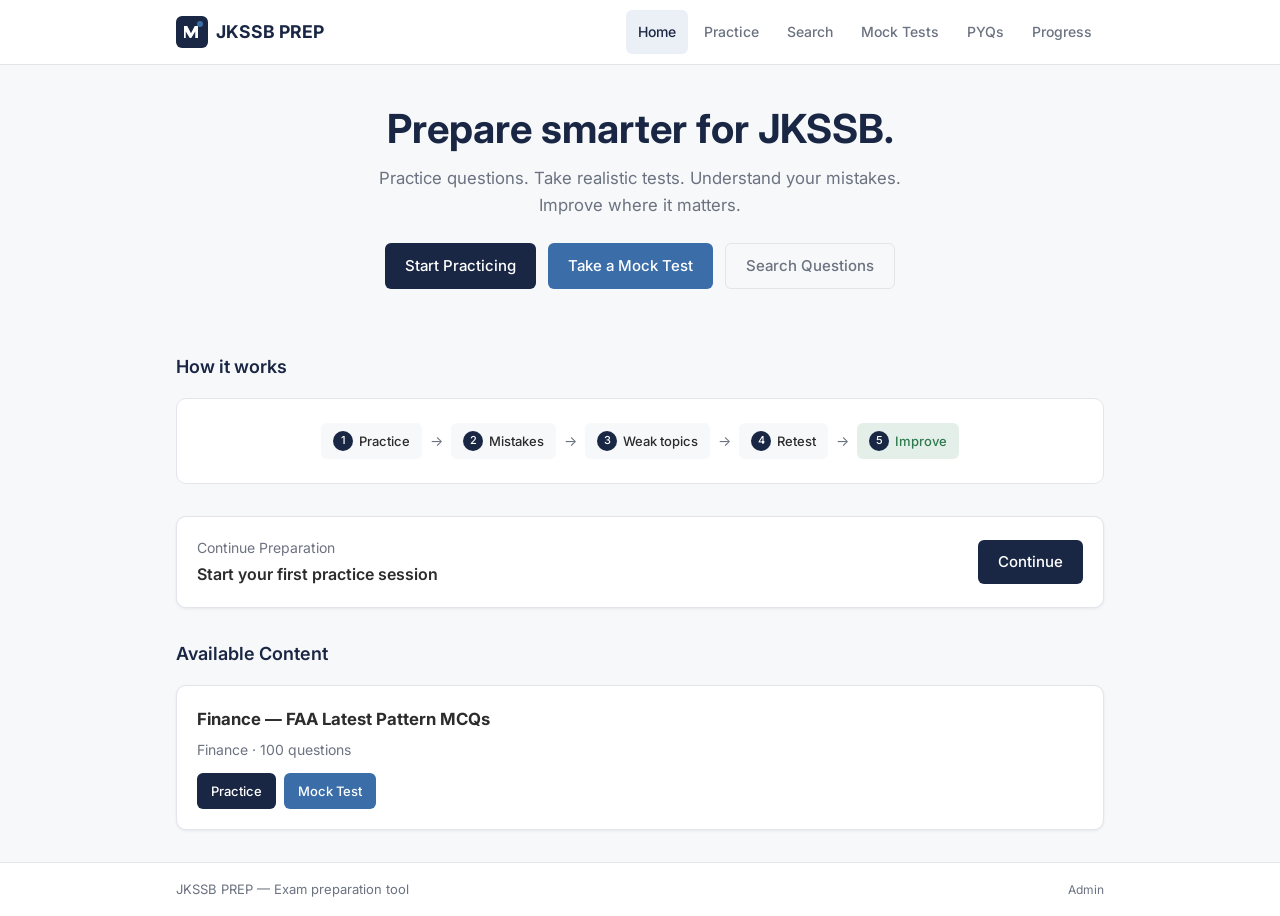
==== index.html @ 693d5d7f "Build JKSSB PREP static preparation engine with Finance FAA dataset. Extract 100 MCQs from the scann" ====
<!DOCTYPE html>
<html lang="en">
<head>
  <meta charset="UTF-8" />
  <meta name="viewport" content="width=device-width, initial-scale=1.0" />
  <meta name="description" content="JKSSB PREP — Prepare smarter for JKSSB exams with practice questions, mock tests, and progress tracking." />
  <title>JKSSB PREP</title>
  <link rel="stylesheet" href="./css/main.css" />
  <link rel="stylesheet" href="./css/components.css" />
  <link rel="stylesheet" href="./css/responsive.css" />
</head>
<body>
  <div id="site-nav"></div>
  <main class="container" id="main-content">
    <section class="hero">
      <h1 class="hero__title">Prepare smarter for JKSSB.</h1>
      <p class="hero__sub">Practice questions. Take realistic tests. Understand your mistakes. Improve where it matters.</p>
      <div class="hero__actions">
        <a href="./pages/practice.html" class="btn btn--primary">Start Practicing</a>
        <a href="./pages/mock.html" class="btn btn--secondary">Take a Mock Test</a>
        <a href="./pages/search.html" class="btn btn--ghost">Search Questions</a>
      </div>
    </section>

    <section class="section">
      <h2 class="section-title">How it works</h2>
      <div id="learning-loop-home"></div>
    </section>

    <section class="section continue-card card" id="continue-section" hidden>
      <div class="continue-card__inner">
        <div>
          <p class="continue-card__label">Continue Preparation</p>
          <p class="continue-card__title" id="continue-label">Resume where you left off</p>
        </div>
        <a href="#" id="continue-link" class="btn btn--primary">Continue</a>
      </div>
    </section>

    <section class="section">
      <h2 class="section-title">Available Content</h2>
      <div id="home-datasets" class="card-list"></div>
    </section>
  </main>
  <div id="site-footer"></div>

  <script src="./js/utils.js"></script>
  <script src="./js/storage.js"></script>
  <script src="./js/data.js"></script>
  <script src="./js/ui.js"></script>
  <script src="./js/app.js"></script>
  <script>
    document.addEventListener('DOMContentLoaded', async () => {
      initPage({ pageTitle: 'Home', currentNav: 'Home' });
      UI.renderLearningLoop(document.getElementById('learning-loop-home'));

      const progress = loadProgress();
      const section = document.getElementById('continue-section');
      section.hidden = false;
      if (progress.continueUrl) {
        document.getElementById('continue-link').href = progress.continueUrl;
        document.getElementById('continue-label').textContent = progress.continueLabel || 'Continue where you left off';
      } else {
        document.getElementById('continue-link').href = './pages/practice.html';
        document.getElementById('continue-label').textContent = 'Start your first practice session';
      }

      const datasetsEl = document.getElementById('home-datasets');
      try {
        await loadAllData();
        const datasets = DataStore.index?.datasets || [];
        if (!datasets.length) {
          datasetsEl.appendChild(UI.EmptyState({
            title: 'No datasets loaded',
            message: 'Question datasets will appear here once available.',
          }));
        } else {
          datasets.forEach((ds) => {
            const card = document.createElement('article');
            card.className = 'dataset-card card';
            card.innerHTML = `
              <h3 class="dataset-card__title">${escapeHtml(ds.name)}</h3>
              <p class="dataset-card__meta">${escapeHtml(ds.subject)} · ${ds.question_count} questions</p>
              <div class="dataset-card__actions">
                <a href="./pages/practice.html" class="btn btn--primary btn--sm">Practice</a>
                <a href="./pages/mock.html" class="btn btn--secondary btn--sm">Mock Test</a>
              </div>`;
            datasetsEl.appendChild(card);
          });
        }
      } catch (err) {
        datasetsEl.appendChild(UI.EmptyState({
          icon: '⚠️',
          title: 'Unable to load data',
          message: DataStore.loadError || 'Please try again later.',
        }));
      }
    });
  </script>
</body>
</html>
---- css/main.css ----
/* JKSSB PREP — Main styles */
@import url('https://fonts.googleapis.com/css2?family=Inter:wght@400;500;600;700&display=swap');

:root {
  --color-primary: #1a2744;
  --color-secondary: #3b6ea8;
  --color-success: #2d7a4f;
  --color-danger: #b33a3a;
  --color-bg: #f7f8fa;
  --color-surface: #ffffff;
  --color-text: #2c2c2c;
  --color-text-muted: #6b7280;
  --color-border: #e2e5ea;
  --color-focus: #3b6ea8;
  --radius: 10px;
  --radius-sm: 6px;
  --shadow: 0 1px 3px rgba(26, 39, 68, 0.08);
  --shadow-md: 0 4px 12px rgba(26, 39, 68, 0.1);
  --font: 'Inter', system-ui, -apple-system, BlinkMacSystemFont, 'Segoe UI', sans-serif;
  --max-width: 960px;
  --nav-height: 64px;
  --bottom-nav-height: 64px;
  --transition: 0.2s ease;
}

*, *::before, *::after { box-sizing: border-box; }

html {
  font-size: 16px;
  scroll-behavior: smooth;
}

body {
  margin: 0;
  font-family: var(--font);
  background: var(--color-bg);
  color: var(--color-text);
  line-height: 1.6;
  min-height: 100vh;
  display: flex;
  flex-direction: column;
}

.container {
  width: 100%;
  max-width: var(--max-width);
  margin: 0 auto;
  padding: 0 1rem;
}

main {
  flex: 1;
  padding: 1.5rem 0 5rem;
}

a {
  color: var(--color-secondary);
  text-decoration: none;
}

a:hover { text-decoration: underline; }

a:focus-visible,
button:focus-visible,
input:focus-visible,
select:focus-visible {
  outline: 2px solid var(--color-focus);
  outline-offset: 2px;
}

.visually-hidden {
  position: absolute;
  width: 1px;
  height: 1px;
  padding: 0;
  margin: -1px;
  overflow: hidden;
  clip: rect(0, 0, 0, 0);
  border: 0;
}

/* Header */
.site-header {
  background: var(--color-surface);
  border-bottom: 1px solid var(--color-border);
  position: sticky;
  top: 0;
  z-index: 100;
}

.site-header__inner {
  display: flex;
  align-items: center;
  justify-content: space-between;
  height: var(--nav-height);
}

.brand {
  display: flex;
  align-items: center;
  gap: 0.5rem;
  font-weight: 700;
  color: var(--color-primary);
  text-decoration: none;
}

.brand:hover { text-decoration: none; }

.brand__name { font-size: 1.1rem; }

.nav-desktop {
  display: flex;
  gap: 0.25rem;
}

.nav-link {
  padding: 0.5rem 0.75rem;
  border-radius: var(--radius-sm);
  color: var(--color-text-muted);
  font-size: 0.875rem;
  font-weight: 500;
  text-decoration: none;
  min-height: 44px;
  display: inline-flex;
  align-items: center;
}

.nav-link:hover {
  background: var(--color-bg);
  color: var(--color-primary);
  text-decoration: none;
}

.nav-link--active {
  color: var(--color-primary);
  background: rgba(59, 110, 168, 0.1);
}

/* Footer */
.site-footer {
  background: var(--color-surface);
  border-top: 1px solid var(--color-border);
  padding: 1rem 0;
  margin-top: auto;
}

.site-footer__inner {
  display: flex;
  justify-content: space-between;
  align-items: center;
}

.site-footer__text {
  margin: 0;
  font-size: 0.8125rem;
  color: var(--color-text-muted);
}

.site-footer__admin {
  font-size: 0.75rem;
  color: var(--color-text-muted);
}

/* Hero */
.hero {
  text-align: center;
  padding: 2.5rem 0 2rem;
}

.hero__title {
  font-size: clamp(1.75rem, 5vw, 2.5rem);
  font-weight: 700;
  color: var(--color-primary);
  margin: 0 0 0.75rem;
  line-height: 1.2;
}

.hero__sub {
  font-size: 1.05rem;
  color: var(--color-text-muted);
  max-width: 540px;
  margin: 0 auto 1.5rem;
}

.hero__actions {
  display: flex;
  flex-wrap: wrap;
  gap: 0.75rem;
  justify-content: center;
}

/* Sections */
.page-header {
  margin-bottom: 1.5rem;
}

.page-header h1 {
  margin: 0 0 0.25rem;
  font-size: 1.75rem;
  color: var(--color-primary);
}

.page-header__sub {
  margin: 0;
  color: var(--color-text-muted);
}

.section { margin: 2rem 0; }

.section-title {
  font-size: 1.125rem;
  font-weight: 600;
  color: var(--color-primary);
  margin: 0 0 1rem;
}

.text-success { color: var(--color-success); }
.text-danger { color: var(--color-danger); }

.cta-row {
  display: flex;
  flex-wrap: wrap;
  gap: 0.75rem;
  margin-top: 1.5rem;
}

.empty-inline {
  color: var(--color-text-muted);
  font-size: 0.9375rem;
}
---- css/components.css ----
/* JKSSB PREP — Components */

.btn {
  display: inline-flex;
  align-items: center;
  justify-content: center;
  gap: 0.375rem;
  min-height: 44px;
  padding: 0.625rem 1.25rem;
  border: none;
  border-radius: var(--radius-sm);
  font-family: var(--font);
  font-size: 0.9375rem;
  font-weight: 500;
  cursor: pointer;
  text-decoration: none;
  transition: background var(--transition), transform var(--transition);
}

.btn:hover { text-decoration: none; transform: translateY(-1px); }
.btn:active { transform: translateY(0); }
.btn:disabled { opacity: 0.5; cursor: not-allowed; transform: none; }

.btn--primary {
  background: var(--color-primary);
  color: #fff;
}

.btn--primary:hover {
  background: #243660;
  color: #fff;
}

.btn--secondary {
  background: var(--color-secondary);
  color: #fff;
}

.btn--secondary:hover {
  background: #2f5a8a;
  color: #fff;
}

.btn--ghost {
  background: transparent;
  color: var(--color-text-muted);
  border: 1px solid var(--color-border);
}

.btn--ghost:hover {
  background: var(--color-bg);
  color: var(--color-primary);
}

.btn--sm {
  min-height: 36px;
  padding: 0.375rem 0.875rem;
  font-size: 0.8125rem;
}

.btn--block { width: 100%; }

.btn--icon {
  min-height: 44px;
  min-width: 44px;
  padding: 0.5rem;
  background: transparent;
  border: 1px solid var(--color-border);
  border-radius: var(--radius-sm);
  font-size: 1.25rem;
  cursor: pointer;
}

.card {
  background: var(--color-surface);
  border: 1px solid var(--color-border);
  border-radius: var(--radius);
  padding: 1.25rem;
  box-shadow: var(--shadow);
}

.card-list {
  display: flex;
  flex-direction: column;
  gap: 0.75rem;
}

.badge {
  display: inline-block;
  padding: 0.2rem 0.5rem;
  border-radius: 999px;
  font-size: 0.75rem;
  font-weight: 500;
  background: rgba(59, 110, 168, 0.12);
  color: var(--color-secondary);
}

.badge--muted {
  background: var(--color-bg);
  color: var(--color-text-muted);
}

.badge--outline {
  background: transparent;
  border: 1px solid var(--color-border);
  color: var(--color-text-muted);
}

/* Question card */
.question-card {
  background: var(--color-surface);
  border: 1px solid var(--color-border);
  border-radius: var(--radius);
  transition: box-shadow var(--transition);
}

.question-card:hover {
  box-shadow: var(--shadow-md);
}

.question-card__link {
  display: block;
  padding: 1rem 1.25rem;
  color: inherit;
  text-decoration: none;
}

.question-card__link:hover { text-decoration: none; }

.question-card__text {
  margin: 0 0 0.5rem;
  font-size: 0.9375rem;
  line-height: 1.5;
}

.question-card__meta {
  display: flex;
  flex-wrap: wrap;
  gap: 0.375rem;
}

/* Options */
.options-grid {
  display: flex;
  flex-direction: column;
  gap: 0.5rem;
  margin: 1rem 0;
}

.option-btn {
  display: flex;
  align-items: flex-start;
  gap: 0.75rem;
  width: 100%;
  min-height: 44px;
  padding: 0.75rem 1rem;
  border: 2px solid var(--color-border);
  border-radius: var(--radius-sm);
  background: var(--color-surface);
  font-family: var(--font);
  font-size: 0.9375rem;
  text-align: left;
  cursor: pointer;
  transition: border-color var(--transition), background var(--transition);
}

.option-btn:hover:not(:disabled) {
  border-color: var(--color-secondary);
  background: rgba(59, 110, 168, 0.04);
}

.option-btn--selected {
  border-color: var(--color-secondary);
  background: rgba(59, 110, 168, 0.08);
}

.option-btn--correct {
  border-color: var(--color-success);
  background: rgba(45, 122, 79, 0.08);
}

.option-btn--incorrect {
  border-color: var(--color-danger);
  background: rgba(179, 58, 58, 0.06);
}

.option-btn__id {
  flex-shrink: 0;
  width: 1.75rem;
  height: 1.75rem;
  display: flex;
  align-items: center;
  justify-content: center;
  border-radius: 50%;
  background: var(--color-bg);
  font-weight: 600;
  font-size: 0.8125rem;
}

.option-btn--correct .option-btn__id {
  background: var(--color-success);
  color: #fff;
}

.option-btn--incorrect .option-btn__id {
  background: var(--color-danger);
  color: #fff;
}

.option-btn__mark {
  margin-left: auto;
  font-weight: 700;
}

/* Feedback */
.feedback {
  padding: 1rem;
  border-radius: var(--radius-sm);
  margin-top: 0.5rem;
}

.feedback--correct {
  background: rgba(45, 122, 79, 0.1);
  border-left: 4px solid var(--color-success);
}

.feedback--incorrect {
  background: rgba(179, 58, 58, 0.08);
  border-left: 4px solid var(--color-danger);
}

.feedback__answer { font-weight: 600; }

.feedback__explanation--muted {
  color: var(--color-text-muted);
  font-style: italic;
}

/* Question panel */
.question-panel__header {
  display: flex;
  justify-content: space-between;
  align-items: center;
  margin-bottom: 1rem;
}

.question-panel__id {
  font-size: 0.8125rem;
  color: var(--color-text-muted);
  font-weight: 500;
}

.question-panel__text {
  font-size: 1rem;
  line-height: 1.65;
  white-space: pre-wrap;
}

.question-panel__actions {
  margin-top: 1rem;
}

/* Search */
.search-bar {
  display: flex;
  gap: 0.5rem;
  margin-bottom: 1.5rem;
}

.search-bar__input {
  flex: 1;
  min-height: 44px;
  padding: 0.625rem 1rem;
  border: 1px solid var(--color-border);
  border-radius: var(--radius-sm);
  font-family: var(--font);
  font-size: 1rem;
}

.results-count {
  font-size: 0.875rem;
  color: var(--color-text-muted);
  margin-bottom: 0.75rem;
}

/* Forms */
.filter-form .form-row {
  margin-bottom: 1rem;
}

.filter-form label {
  display: block;
  font-size: 0.875rem;
  font-weight: 500;
  margin-bottom: 0.375rem;
}

.filter-form select {
  width: 100%;
  min-height: 44px;
  padding: 0.5rem 0.75rem;
  border: 1px solid var(--color-border);
  border-radius: var(--radius-sm);
  font-family: var(--font);
  font-size: 0.9375rem;
  background: var(--color-surface);
}

/* Stats */
.stats-grid {
  display: grid;
  grid-template-columns: repeat(auto-fit, minmax(140px, 1fr));
  gap: 0.75rem;
  margin-bottom: 1.5rem;
}

.stat-card {
  text-align: center;
  padding: 1rem;
}

.stat-card__label {
  display: block;
  font-size: 0.75rem;
  color: var(--color-text-muted);
  text-transform: uppercase;
  letter-spacing: 0.03em;
  margin-bottom: 0.25rem;
}

.stat-card__value {
  font-size: 1.5rem;
  font-weight: 700;
  color: var(--color-primary);
}

/* Progress bar */
.progress-bar { margin-bottom: 0.5rem; }

.progress-bar__label {
  display: flex;
  justify-content: space-between;
  font-size: 0.8125rem;
  color: var(--color-text-muted);
  margin-bottom: 0.25rem;
}

.progress-bar__track {
  height: 8px;
  background: var(--color-border);
  border-radius: 999px;
  overflow: hidden;
}

.progress-bar__fill {
  height: 100%;
  background: var(--color-secondary);
  border-radius: 999px;
  transition: width 0.3s ease;
}

/* Timer */
.timer {
  font-size: 1.25rem;
  font-weight: 700;
  font-variant-numeric: tabular-nums;
  color: var(--color-primary);
  padding: 0.5rem 1rem;
  background: var(--color-bg);
  border-radius: var(--radius-sm);
}

.timer--warning { color: #b8860b; }
.timer--danger { color: var(--color-danger); animation: pulse 1s infinite; }

@keyframes pulse {
  0%, 100% { opacity: 1; }
  50% { opacity: 0.7; }
}

/* Test navigator */
.test-navigator {
  display: flex;
  flex-wrap: wrap;
  gap: 0.375rem;
}

.test-navigator__item {
  min-width: 44px;
  min-height: 44px;
  border: 1px solid var(--color-border);
  border-radius: var(--radius-sm);
  background: var(--color-surface);
  font-size: 0.8125rem;
  font-weight: 500;
  cursor: pointer;
}

.test-navigator__item--answered {
  background: rgba(59, 110, 168, 0.15);
  border-color: var(--color-secondary);
}

.test-navigator__item--current {
  background: var(--color-primary);
  color: #fff;
  border-color: var(--color-primary);
}

/* Learning loop */
.learning-loop {
  display: flex;
  flex-wrap: wrap;
  align-items: center;
  justify-content: center;
  gap: 0.5rem;
  padding: 1.5rem;
  background: var(--color-surface);
  border: 1px solid var(--color-border);
  border-radius: var(--radius);
}

.learning-loop__step {
  display: flex;
  align-items: center;
  gap: 0.375rem;
  padding: 0.5rem 0.75rem;
  background: var(--color-bg);
  border-radius: var(--radius-sm);
  font-size: 0.8125rem;
  font-weight: 500;
}

.learning-loop__step--highlight {
  background: rgba(45, 122, 79, 0.12);
  color: var(--color-success);
}

.learning-loop__num {
  width: 1.25rem;
  height: 1.25rem;
  display: flex;
  align-items: center;
  justify-content: center;
  background: var(--color-primary);
  color: #fff;
  border-radius: 50%;
  font-size: 0.6875rem;
}

.learning-loop__arrow {
  color: var(--color-text-muted);
  font-size: 0.875rem;
}

/* Empty state */
.empty-state {
  text-align: center;
  padding: 2.5rem 1.5rem;
}

.empty-state__icon {
  font-size: 2.5rem;
  margin-bottom: 0.75rem;
}

.empty-state__title {
  margin: 0 0 0.5rem;
  font-size: 1.125rem;
  color: var(--color-primary);
}

.empty-state__message {
  margin: 0 0 1.25rem;
  color: var(--color-text-muted);
  max-width: 360px;
  margin-left: auto;
  margin-right: auto;
}

/* Modal */
.modal-overlay {
  position: fixed;
  inset: 0;
  background: rgba(26, 39, 68, 0.5);
  display: flex;
  align-items: center;
  justify-content: center;
  z-index: 1000;
  padding: 1rem;
}

.modal {
  background: var(--color-surface);
  border-radius: var(--radius);
  padding: 1.5rem;
  max-width: 420px;
  width: 100%;
  box-shadow: var(--shadow-md);
}

.modal__title {
  margin: 0 0 0.75rem;
  font-size: 1.125rem;
}

.modal__actions {
  display: flex;
  gap: 0.5rem;
  justify-content: flex-end;
  margin-top: 1.25rem;
}

/* Toast */
.toast-container {
  position: fixed;
  bottom: calc(var(--bottom-nav-height) + 1rem);
  right: 1rem;
  z-index: 1100;
  display: flex;
  flex-direction: column;
  gap: 0.5rem;
}

.toast {
  padding: 0.75rem 1rem;
  border-radius: var(--radius-sm);
  background: var(--color-primary);
  color: #fff;
  font-size: 0.875rem;
  opacity: 0;
  transform: translateY(8px);
  transition: opacity 0.3s, transform 0.3s;
}

.toast--visible {
  opacity: 1;
  transform: translateY(0);
}

.toast--success { background: var(--color-success); }
.toast--warning { background: #b8860b; }

/* Continue card */
.continue-card {
  margin: 2rem 0;
}

.continue-card__inner {
  display: flex;
  align-items: center;
  justify-content: space-between;
  gap: 1rem;
  flex-wrap: wrap;
}

.continue-card__label {
  margin: 0;
  font-size: 0.875rem;
  color: var(--color-text-muted);
}

.continue-card__title {
  margin: 0.125rem 0 0;
  font-weight: 600;
}

/* Recommendations */
.recommendations-grid {
  display: grid;
  grid-template-columns: repeat(auto-fit, minmax(240px, 1fr));
  gap: 0.75rem;
}

.recommendation-card {
  padding: 1rem;
  background: var(--color-surface);
  border: 1px solid var(--color-border);
  border-radius: var(--radius);
}

.recommendation-card__title {
  margin: 0 0 0.375rem;
  font-size: 0.9375rem;
}

.recommendation-card__desc {
  margin: 0 0 0.75rem;
  font-size: 0.8125rem;
  color: var(--color-text-muted);
}

/* Topic performance */
.topic-row {
  padding: 0.75rem 0;
  border-bottom: 1px solid var(--color-border);
}

.topic-row__header {
  display: flex;
  justify-content: space-between;
  align-items: center;
  margin-bottom: 0.25rem;
}

.topic-row__badge {
  font-size: 0.75rem;
  font-weight: 500;
  padding: 0.15rem 0.5rem;
  border-radius: 999px;
}

.perf-strong .topic-row__badge {
  background: rgba(45, 122, 79, 0.12);
  color: var(--color-success);
}

.perf-improving .topic-row__badge {
  background: rgba(59, 110, 168, 0.12);
  color: var(--color-secondary);
}

.perf-needs .topic-row__badge {
  background: rgba(179, 58, 58, 0.1);
  color: var(--color-danger);
}

.topic-row__stats {
  font-size: 0.8125rem;
  color: var(--color-text-muted);
  margin-bottom: 0.375rem;
}

/* Mistakes */
.mistake-card { margin-bottom: 0.75rem; }

.mistake-card__text {
  margin: 0 0 0.5rem;
  font-size: 0.9375rem;
}

.mistake-card__answers {
  display: flex;
  gap: 1rem;
  font-size: 0.8125rem;
  margin-bottom: 0.5rem;
}

.mistake-card__meta {
  display: flex;
  align-items: center;
  gap: 0.5rem;
}

/* Mock layout */
.mock-header {
  display: flex;
  justify-content: space-between;
  align-items: center;
  margin-bottom: 1rem;
  flex-wrap: wrap;
  gap: 0.75rem;
}

.mock-layout {
  display: grid;
  grid-template-columns: 1fr;
  gap: 1rem;
}

.mock-controls {
  display: flex;
  gap: 0.5rem;
  margin-top: 1.5rem;
  flex-wrap: wrap;
}

.mock-controls .btn--primary { margin-left: auto; }

.rules-list {
  margin: 0;
  padding-left: 1.25rem;
  color: var(--color-text-muted);
  font-size: 0.9375rem;
}

.rules-list li { margin-bottom: 0.375rem; }

/* Dataset card */
.dataset-card__title {
  margin: 0 0 0.375rem;
  font-size: 1.05rem;
}

.dataset-card__meta,
.dataset-card__count {
  margin: 0 0 0.25rem;
  font-size: 0.875rem;
  color: var(--color-text-muted);
}

.dataset-card__actions {
  display: flex;
  gap: 0.5rem;
  margin-top: 0.75rem;
}

/* Progress columns */
.progress-columns {
  display: grid;
  grid-template-columns: 1fr 1fr;
  gap: 1rem;
  margin-bottom: 1.5rem;
}

.topic-list {
  list-style: none;
  margin: 0;
  padding: 0;
}

.topic-list__item {
  display: flex;
  justify-content: space-between;
  padding: 0.5rem 0;
  border-bottom: 1px solid var(--color-border);
  font-size: 0.875rem;
}

.topic-list__stat {
  color: var(--color-text-muted);
}

.test-history__row {
  display: grid;
  grid-template-columns: 2fr 1fr 1fr 1fr;
  gap: 0.5rem;
  padding: 0.625rem 0;
  border-bottom: 1px solid var(--color-border);
  color: inherit;
  text-decoration: none;
  font-size: 0.875rem;
}

.test-history__row:hover {
  background: var(--color-bg);
  text-decoration: none;
}

.malformed-list {
  margin: 0;
  padding-left: 1.25rem;
  font-size: 0.875rem;
}

.malformed-list li { margin-bottom: 0.375rem; }

.results-summary__row {
  display: flex;
  justify-content: space-between;
  padding: 0.5rem 0;
  border-bottom: 1px solid var(--color-border);
}

.results-summary__row:last-child { border-bottom: none; }
---- css/responsive.css ----
/* JKSSB PREP — Responsive */

.bottom-nav {
  display: none;
  position: fixed;
  bottom: 0;
  left: 0;
  right: 0;
  height: var(--bottom-nav-height);
  background: var(--color-surface);
  border-top: 1px solid var(--color-border);
  z-index: 100;
  padding: 0 0.25rem;
  padding-bottom: env(safe-area-inset-bottom, 0);
}

.bottom-nav__item {
  flex: 1;
  display: flex;
  flex-direction: column;
  align-items: center;
  justify-content: center;
  gap: 0.125rem;
  min-height: 44px;
  color: var(--color-text-muted);
  text-decoration: none;
  font-size: 0.625rem;
  font-weight: 500;
  padding: 0.375rem 0.125rem;
}

.bottom-nav__item:hover,
.bottom-nav__item--active {
  color: var(--color-primary);
  text-decoration: none;
}

.bottom-nav__icon {
  font-size: 1.125rem;
  line-height: 1;
}

@media (max-width: 768px) {
  .nav-desktop { display: none; }

  .bottom-nav {
    display: flex;
    align-items: stretch;
  }

  main {
    padding-bottom: calc(var(--bottom-nav-height) + 1.5rem);
  }

  .hero { padding: 1.5rem 0 1rem; }

  .hero__actions {
    flex-direction: column;
    align-items: stretch;
  }

  .hero__actions .btn { width: 100%; }

  .search-bar {
    flex-direction: column;
  }

  .search-bar__btn { width: 100%; }

  .progress-columns {
    grid-template-columns: 1fr;
  }

  .mock-controls {
    flex-direction: column;
  }

  .mock-controls .btn--primary {
    margin-left: 0;
    order: -1;
  }

  .test-history__row {
    grid-template-columns: 1fr 1fr;
    gap: 0.25rem;
  }

  .learning-loop {
    flex-direction: column;
  }

  .learning-loop__arrow {
    transform: rotate(90deg);
  }

  .stats-grid {
    grid-template-columns: repeat(2, 1fr);
  }

  .cta-row {
    flex-direction: column;
  }

  .cta-row .btn { width: 100%; }

  .toast-container {
    left: 1rem;
    right: 1rem;
  }
}

@media (min-width: 769px) {
  .mock-layout {
    grid-template-columns: 200px 1fr;
  }

  .mock-nav-slot {
    position: sticky;
    top: calc(var(--nav-height) + 1rem);
    align-self: start;
    max-height: calc(100vh - var(--nav-height) - 2rem);
    overflow-y: auto;
  }
}

@media (prefers-reduced-motion: reduce) {
  *, *::before, *::after {
    animation-duration: 0.01ms !important;
    transition-duration: 0.01ms !important;
  }
}
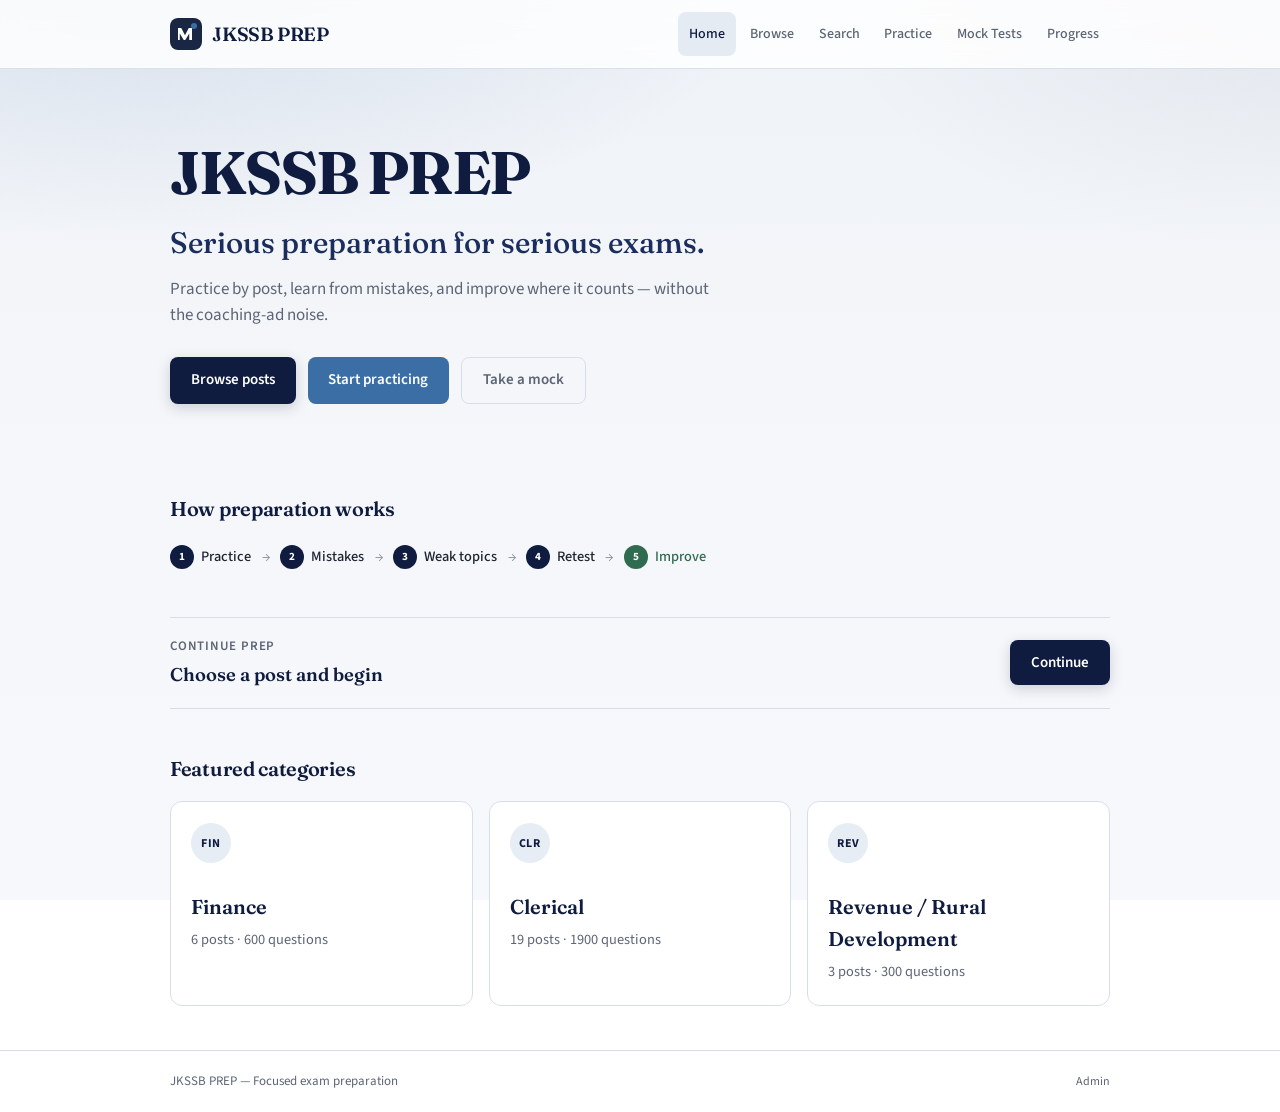
==== commit 673c3491: "Expand JKSSB into 28 post banks and redesign the preparation UI. Add Finance/Clerical/Revenue folder" ====
--- a/index.html
+++ b/index.html
@@ -3,7 +3,7 @@
 <head>
   <meta charset="UTF-8" />
   <meta name="viewport" content="width=device-width, initial-scale=1.0" />
-  <meta name="description" content="JKSSB PREP — Prepare smarter for JKSSB exams with practice questions, mock tests, and progress tracking." />
+  <meta name="description" content="JKSSB PREP — Focused practice, mock tests, and progress tracking for JKSSB exams." />
   <title>JKSSB PREP</title>
   <link rel="stylesheet" href="./css/main.css" />
   <link rel="stylesheet" href="./css/components.css" />
@@ -13,33 +13,34 @@
   <div id="site-nav"></div>
   <main class="container" id="main-content">
     <section class="hero">
-      <h1 class="hero__title">Prepare smarter for JKSSB.</h1>
-      <p class="hero__sub">Practice questions. Take realistic tests. Understand your mistakes. Improve where it matters.</p>
+      <p class="hero__brand">JKSSB PREP</p>
+      <h1 class="hero__title">Serious preparation for serious exams.</h1>
+      <p class="hero__sub">Practice by post, learn from mistakes, and improve where it counts — without the coaching-ad noise.</p>
       <div class="hero__actions">
-        <a href="./pages/practice.html" class="btn btn--primary">Start Practicing</a>
-        <a href="./pages/mock.html" class="btn btn--secondary">Take a Mock Test</a>
-        <a href="./pages/search.html" class="btn btn--ghost">Search Questions</a>
+        <a href="./pages/browse.html" class="btn btn--primary">Browse posts</a>
+        <a href="./pages/practice.html" class="btn btn--secondary">Start practicing</a>
+        <a href="./pages/mock.html" class="btn btn--ghost">Take a mock</a>
       </div>
     </section>
 
     <section class="section">
-      <h2 class="section-title">How it works</h2>
+      <h2 class="section-title">How preparation works</h2>
       <div id="learning-loop-home"></div>
     </section>
 
-    <section class="section continue-card card" id="continue-section" hidden>
-      <div class="continue-card__inner">
+    <section class="section" id="continue-section">
+      <div class="continue-strip">
         <div>
-          <p class="continue-card__label">Continue Preparation</p>
-          <p class="continue-card__title" id="continue-label">Resume where you left off</p>
+          <p class="continue-strip__label">Continue prep</p>
+          <p class="continue-strip__title" id="continue-label">Start your first practice session</p>
         </div>
-        <a href="#" id="continue-link" class="btn btn--primary">Continue</a>
+        <a href="./pages/practice.html" id="continue-link" class="btn btn--primary">Continue</a>
       </div>
     </section>
 
     <section class="section">
-      <h2 class="section-title">Available Content</h2>
-      <div id="home-datasets" class="card-list"></div>
+      <h2 class="section-title">Featured categories</h2>
+      <div id="home-categories" class="category-grid"></div>
     </section>
   </main>
   <div id="site-footer"></div>
@@ -55,43 +56,38 @@
       UI.renderLearningLoop(document.getElementById('learning-loop-home'));
 
       const progress = loadProgress();
-      const section = document.getElementById('continue-section');
-      section.hidden = false;
       if (progress.continueUrl) {
         document.getElementById('continue-link').href = progress.continueUrl;
         document.getElementById('continue-label').textContent = progress.continueLabel || 'Continue where you left off';
       } else {
-        document.getElementById('continue-link').href = './pages/practice.html';
-        document.getElementById('continue-label').textContent = 'Start your first practice session';
+        document.getElementById('continue-link').href = './pages/browse.html';
+        document.getElementById('continue-label').textContent = 'Choose a post and begin';
       }
 
-      const datasetsEl = document.getElementById('home-datasets');
+      const categoriesEl = document.getElementById('home-categories');
       try {
         await loadAllData();
-        const datasets = DataStore.index?.datasets || [];
-        if (!datasets.length) {
-          datasetsEl.appendChild(UI.EmptyState({
-            title: 'No datasets loaded',
-            message: 'Question datasets will appear here once available.',
+        const categories = getCategories();
+        if (!categories.length) {
+          categoriesEl.appendChild(UI.EmptyState({
+            title: 'Catalog not loaded',
+            message: 'Categories will appear here once data/catalog.json is available.',
           }));
         } else {
-          datasets.forEach((ds) => {
-            const card = document.createElement('article');
-            card.className = 'dataset-card card';
-            card.innerHTML = `
-              <h3 class="dataset-card__title">${escapeHtml(ds.name)}</h3>
-              <p class="dataset-card__meta">${escapeHtml(ds.subject)} · ${ds.question_count} questions</p>
-              <div class="dataset-card__actions">
-                <a href="./pages/practice.html" class="btn btn--primary btn--sm">Practice</a>
-                <a href="./pages/mock.html" class="btn btn--secondary btn--sm">Mock Test</a>
-              </div>`;
-            datasetsEl.appendChild(card);
+          categories.forEach((cat) => {
+            const postCount = (cat.posts || []).length;
+            const questionCount = getCategoryQuestionCount(cat.id);
+            categoriesEl.appendChild(UI.CategoryTile(cat, {
+              href: pagesHref('browse.html', { category: cat.id }),
+              postCount,
+              questionCount,
+            }));
           });
         }
       } catch (err) {
-        datasetsEl.appendChild(UI.EmptyState({
+        categoriesEl.appendChild(UI.EmptyState({
           icon: '⚠️',
-          title: 'Unable to load data',
+          title: 'Unable to load catalog',
           message: DataStore.loadError || 'Please try again later.',
         }));
       }
--- a/css/main.css
+++ b/css/main.css
@@ -1,26 +1,37 @@
-/* JKSSB PREP — Main styles */
-@import url('https://fonts.googleapis.com/css2?family=Inter:wght@400;500;600;700&display=swap');
+/* JKSSB PREP — Design tokens & base layout */
+@import url('https://fonts.googleapis.com/css2?family=Fraunces:opsz,wght@9..144,500;9..144,600;9..144,700&family=Source+Sans+3:wght@400;500;600;700&display=swap');
 
 :root {
-  --color-primary: #1a2744;
-  --color-secondary: #3b6ea8;
-  --color-success: #2d7a4f;
-  --color-danger: #b33a3a;
-  --color-bg: #f7f8fa;
+  --color-primary: #0f1c3f;
+  --color-primary-soft: #1a2d5c;
+  --color-secondary: #3a6ea5;
+  --color-secondary-soft: rgba(58, 110, 165, 0.12);
+  --color-success: #2f6b4f;
+  --color-success-soft: rgba(47, 107, 79, 0.12);
+  --color-danger: #a33b3b;
+  --color-danger-soft: rgba(163, 59, 59, 0.1);
+  --color-bg: #f4f6f9;
+  --color-bg-warm: #eef2f7;
   --color-surface: #ffffff;
-  --color-text: #2c2c2c;
-  --color-text-muted: #6b7280;
-  --color-border: #e2e5ea;
-  --color-focus: #3b6ea8;
-  --radius: 10px;
-  --radius-sm: 6px;
-  --shadow: 0 1px 3px rgba(26, 39, 68, 0.08);
-  --shadow-md: 0 4px 12px rgba(26, 39, 68, 0.1);
-  --font: 'Inter', system-ui, -apple-system, BlinkMacSystemFont, 'Segoe UI', sans-serif;
-  --max-width: 960px;
-  --nav-height: 64px;
-  --bottom-nav-height: 64px;
-  --transition: 0.2s ease;
+  --color-text: #1e2430;
+  --color-text-muted: #5c6575;
+  --color-border: #d8dee8;
+  --color-focus: #3a6ea5;
+  --color-brand-glow: rgba(58, 110, 165, 0.18);
+
+  --font-display: 'Fraunces', Georgia, 'Times New Roman', serif;
+  --font-body: 'Source Sans 3', 'Segoe UI', sans-serif;
+
+  --radius: 12px;
+  --radius-sm: 8px;
+  --radius-lg: 18px;
+  --shadow: 0 1px 2px rgba(15, 28, 63, 0.05);
+  --shadow-md: 0 8px 28px rgba(15, 28, 63, 0.08);
+  --max-width: 980px;
+  --nav-height: 68px;
+  --bottom-nav-height: 68px;
+  --transition: 0.22s ease;
+  --ease-out: cubic-bezier(0.22, 1, 0.36, 1);
 }
 
 *, *::before, *::after { box-sizing: border-box; }
@@ -32,25 +43,46 @@
 
 body {
   margin: 0;
-  font-family: var(--font);
-  background: var(--color-bg);
+  font-family: var(--font-body);
   color: var(--color-text);
   line-height: 1.6;
   min-height: 100vh;
   display: flex;
   flex-direction: column;
+  background:
+    radial-gradient(1200px 600px at 12% -10%, var(--color-brand-glow), transparent 55%),
+    radial-gradient(900px 500px at 100% 0%, rgba(15, 28, 63, 0.06), transparent 50%),
+    linear-gradient(180deg, var(--color-bg-warm) 0%, var(--color-bg) 40%, #f7f8fb 100%);
+  background-attachment: fixed;
+}
+
+body::before {
+  content: '';
+  position: fixed;
+  inset: 0;
+  pointer-events: none;
+  z-index: 0;
+  opacity: 0.35;
+  background-image: url("data:image/svg+xml,%3Csvg viewBox='0 0 200 200' xmlns='http://www.w3.org/2000/svg'%3E%3Cfilter id='n'%3E%3CfeTurbulence type='fractalNoise' baseFrequency='0.85' numOctaves='2' stitchTiles='stitch'/%3E%3C/filter%3E%3Crect width='100%25' height='100%25' filter='url(%23n)' opacity='0.45'/%3E%3C/svg%3E");
+  background-size: 180px 180px;
+  mix-blend-mode: soft-light;
+}
+
+body > * {
+  position: relative;
+  z-index: 1;
 }
 
 .container {
   width: 100%;
   max-width: var(--max-width);
   margin: 0 auto;
-  padding: 0 1rem;
+  padding: 0 1.25rem;
 }
 
 main {
   flex: 1;
-  padding: 1.5rem 0 5rem;
+  padding: 1.75rem 0 5.5rem;
 }
 
 a {
@@ -81,8 +113,9 @@
 
 /* Header */
 .site-header {
-  background: var(--color-surface);
-  border-bottom: 1px solid var(--color-border);
+  background: rgba(255, 255, 255, 0.82);
+  backdrop-filter: blur(12px);
+  border-bottom: 1px solid rgba(216, 222, 232, 0.9);
   position: sticky;
   top: 0;
   z-index: 100;
@@ -93,28 +126,39 @@
   align-items: center;
   justify-content: space-between;
   height: var(--nav-height);
+  gap: 1rem;
 }
 
 .brand {
   display: flex;
   align-items: center;
-  gap: 0.5rem;
-  font-weight: 700;
+  gap: 0.65rem;
   color: var(--color-primary);
   text-decoration: none;
 }
 
 .brand:hover { text-decoration: none; }
 
-.brand__name { font-size: 1.1rem; }
+.brand__logo {
+  border-radius: 8px;
+}
+
+.brand__name {
+  font-family: var(--font-display);
+  font-size: 1.2rem;
+  font-weight: 600;
+  letter-spacing: -0.02em;
+}
 
 .nav-desktop {
   display: flex;
-  gap: 0.25rem;
+  gap: 0.15rem;
+  flex-wrap: wrap;
+  justify-content: flex-end;
 }
 
 .nav-link {
-  padding: 0.5rem 0.75rem;
+  padding: 0.5rem 0.7rem;
   border-radius: var(--radius-sm);
   color: var(--color-text-muted);
   font-size: 0.875rem;
@@ -123,31 +167,33 @@
   min-height: 44px;
   display: inline-flex;
   align-items: center;
+  transition: color var(--transition), background var(--transition);
 }
 
 .nav-link:hover {
-  background: var(--color-bg);
+  background: var(--color-secondary-soft);
   color: var(--color-primary);
   text-decoration: none;
 }
 
 .nav-link--active {
   color: var(--color-primary);
-  background: rgba(59, 110, 168, 0.1);
+  background: var(--color-secondary-soft);
 }
 
 /* Footer */
 .site-footer {
-  background: var(--color-surface);
   border-top: 1px solid var(--color-border);
-  padding: 1rem 0;
+  padding: 1.25rem 0;
   margin-top: auto;
+  background: rgba(255, 255, 255, 0.55);
 }
 
 .site-footer__inner {
   display: flex;
   justify-content: space-between;
   align-items: center;
+  gap: 1rem;
 }
 
 .site-footer__text {
@@ -161,57 +207,80 @@
   color: var(--color-text-muted);
 }
 
-/* Hero */
+/* Hero — first viewport: brand + headline + support + CTAs */
 .hero {
-  text-align: center;
-  padding: 2.5rem 0 2rem;
+  padding: clamp(2.5rem, 8vh, 5rem) 0 clamp(2rem, 5vh, 3.5rem);
+  text-align: left;
+  max-width: 40rem;
+  animation: fadeRise 0.7s var(--ease-out) both;
+}
+
+.hero__brand {
+  font-family: var(--font-display);
+  font-size: clamp(2.4rem, 7vw, 3.75rem);
+  font-weight: 700;
+  line-height: 1.05;
+  letter-spacing: -0.03em;
+  color: var(--color-primary);
+  margin: 0 0 1.25rem;
 }
 
 .hero__title {
-  font-size: clamp(1.75rem, 5vw, 2.5rem);
-  font-weight: 700;
-  color: var(--color-primary);
-  margin: 0 0 0.75rem;
-  line-height: 1.2;
+  font-family: var(--font-display);
+  font-size: clamp(1.35rem, 3.2vw, 1.85rem);
+  font-weight: 500;
+  line-height: 1.3;
+  color: var(--color-primary-soft);
+  margin: 0 0 0.85rem;
 }
 
 .hero__sub {
-  font-size: 1.05rem;
-  color: var(--color-text-muted);
-  max-width: 540px;
-  margin: 0 auto 1.5rem;
+  font-size: 1.0625rem;
+  color: var(--color-text-muted);
+  margin: 0 0 1.75rem;
+  max-width: 34rem;
+  line-height: 1.55;
 }
 
 .hero__actions {
   display: flex;
   flex-wrap: wrap;
   gap: 0.75rem;
-  justify-content: center;
-}
-
-/* Sections */
+}
+
+/* Page headers */
 .page-header {
-  margin-bottom: 1.5rem;
+  margin-bottom: 1.75rem;
+  animation: fadeRise 0.5s var(--ease-out) both;
 }
 
 .page-header h1 {
-  margin: 0 0 0.25rem;
-  font-size: 1.75rem;
+  margin: 0 0 0.35rem;
+  font-family: var(--font-display);
+  font-size: clamp(1.65rem, 3vw, 2.1rem);
+  font-weight: 600;
+  letter-spacing: -0.02em;
   color: var(--color-primary);
 }
 
 .page-header__sub {
   margin: 0;
   color: var(--color-text-muted);
-}
-
-.section { margin: 2rem 0; }
+  font-size: 1rem;
+}
+
+.section {
+  margin: 2.75rem 0;
+  animation: fadeRise 0.55s var(--ease-out) both;
+}
 
 .section-title {
-  font-size: 1.125rem;
+  font-family: var(--font-display);
+  font-size: 1.25rem;
   font-weight: 600;
   color: var(--color-primary);
   margin: 0 0 1rem;
+  letter-spacing: -0.015em;
 }
 
 .text-success { color: var(--color-success); }
@@ -228,3 +297,44 @@
   color: var(--color-text-muted);
   font-size: 0.9375rem;
 }
+
+.post-context {
+  display: flex;
+  flex-wrap: wrap;
+  align-items: center;
+  gap: 0.75rem;
+  margin-bottom: 1.25rem;
+  padding: 0.85rem 1rem;
+  background: rgba(255, 255, 255, 0.7);
+  border: 1px solid var(--color-border);
+  border-radius: var(--radius);
+}
+
+.post-context__label {
+  font-size: 0.8125rem;
+  color: var(--color-text-muted);
+}
+
+.post-context__name {
+  font-weight: 600;
+  color: var(--color-primary);
+}
+
+@keyframes fadeRise {
+  from {
+    opacity: 0;
+    transform: translateY(10px);
+  }
+  to {
+    opacity: 1;
+    transform: translateY(0);
+  }
+}
+
+@media (prefers-reduced-motion: reduce) {
+  .hero,
+  .page-header,
+  .section {
+    animation: none;
+  }
+}
--- a/css/components.css
+++ b/css/components.css
@@ -4,17 +4,17 @@
   display: inline-flex;
   align-items: center;
   justify-content: center;
-  gap: 0.375rem;
+  gap: 0.4rem;
   min-height: 44px;
-  padding: 0.625rem 1.25rem;
+  padding: 0.65rem 1.3rem;
   border: none;
   border-radius: var(--radius-sm);
-  font-family: var(--font);
+  font-family: var(--font-body);
   font-size: 0.9375rem;
-  font-weight: 500;
+  font-weight: 600;
   cursor: pointer;
   text-decoration: none;
-  transition: background var(--transition), transform var(--transition);
+  transition: background var(--transition), transform var(--transition), box-shadow var(--transition);
 }
 
 .btn:hover { text-decoration: none; transform: translateY(-1px); }
@@ -24,10 +24,11 @@
 .btn--primary {
   background: var(--color-primary);
   color: #fff;
+  box-shadow: 0 4px 14px rgba(15, 28, 63, 0.18);
 }
 
 .btn--primary:hover {
-  background: #243660;
+  background: var(--color-primary-soft);
   color: #fff;
 }
 
@@ -37,7 +38,7 @@
 }
 
 .btn--secondary:hover {
-  background: #2f5a8a;
+  background: #2f5d8c;
   color: #fff;
 }
 
@@ -48,13 +49,13 @@
 }
 
 .btn--ghost:hover {
-  background: var(--color-bg);
+  background: rgba(255, 255, 255, 0.8);
   color: var(--color-primary);
 }
 
 .btn--sm {
   min-height: 36px;
-  padding: 0.375rem 0.875rem;
+  padding: 0.375rem 0.9rem;
   font-size: 0.8125rem;
 }
 
@@ -71,11 +72,12 @@
   cursor: pointer;
 }
 
+/* Interactive containers only */
 .card {
-  background: var(--color-surface);
+  background: rgba(255, 255, 255, 0.88);
   border: 1px solid var(--color-border);
   border-radius: var(--radius);
-  padding: 1.25rem;
+  padding: 1.35rem;
   box-shadow: var(--shadow);
 }
 
@@ -87,16 +89,16 @@
 
 .badge {
   display: inline-block;
-  padding: 0.2rem 0.5rem;
-  border-radius: 999px;
+  padding: 0.2rem 0.55rem;
+  border-radius: 6px;
   font-size: 0.75rem;
-  font-weight: 500;
-  background: rgba(59, 110, 168, 0.12);
+  font-weight: 600;
+  background: var(--color-secondary-soft);
   color: var(--color-secondary);
 }
 
 .badge--muted {
-  background: var(--color-bg);
+  background: rgba(15, 28, 63, 0.06);
   color: var(--color-text-muted);
 }
 
@@ -106,31 +108,322 @@
   color: var(--color-text-muted);
 }
 
-/* Question card */
+/* Category / post pickers */
+.category-grid {
+  display: grid;
+  grid-template-columns: repeat(auto-fit, minmax(240px, 1fr));
+  gap: 1rem;
+}
+
+.category-tile {
+  display: block;
+  padding: 1.35rem 1.4rem;
+  background: rgba(255, 255, 255, 0.9);
+  border: 1px solid var(--color-border);
+  border-radius: var(--radius);
+  color: inherit;
+  text-decoration: none;
+  transition: border-color var(--transition), box-shadow var(--transition), transform var(--transition);
+}
+
+.category-tile:hover {
+  text-decoration: none;
+  border-color: var(--color-secondary);
+  box-shadow: var(--shadow-md);
+  transform: translateY(-2px);
+}
+
+.category-tile__icon {
+  display: inline-flex;
+  align-items: center;
+  justify-content: center;
+  width: 2.25rem;
+  height: 2.25rem;
+  margin-bottom: 0.85rem;
+  border-radius: 8px;
+  background: var(--color-secondary-soft);
+  color: var(--color-secondary);
+  font-size: 0.75rem;
+  font-weight: 700;
+  letter-spacing: 0.04em;
+  text-transform: uppercase;
+}
+
+.category-tile__title {
+  margin: 0 0 0.35rem;
+  font-family: var(--font-display);
+  font-size: 1.2rem;
+  font-weight: 600;
+  color: var(--color-primary);
+}
+
+.category-tile__meta {
+  margin: 0;
+  font-size: 0.875rem;
+  color: var(--color-text-muted);
+}
+
+.browse-tabs {
+  display: flex;
+  flex-wrap: wrap;
+  gap: 0.5rem;
+  margin-bottom: 1.5rem;
+}
+
+.browse-tab {
+  min-height: 44px;
+  padding: 0.5rem 1rem;
+  border: 1px solid var(--color-border);
+  border-radius: 999px;
+  background: rgba(255, 255, 255, 0.7);
+  color: var(--color-text-muted);
+  font-family: var(--font-body);
+  font-size: 0.875rem;
+  font-weight: 600;
+  cursor: pointer;
+  transition: background var(--transition), color var(--transition), border-color var(--transition);
+}
+
+.browse-tab:hover {
+  color: var(--color-primary);
+  border-color: var(--color-secondary);
+}
+
+.browse-tab--active {
+  background: var(--color-primary);
+  border-color: var(--color-primary);
+  color: #fff;
+}
+
+.post-list {
+  display: flex;
+  flex-direction: column;
+  gap: 0.65rem;
+}
+
+.post-item {
+  display: flex;
+  align-items: center;
+  justify-content: space-between;
+  gap: 1rem;
+  padding: 1rem 1.2rem;
+  background: rgba(255, 255, 255, 0.9);
+  border: 1px solid var(--color-border);
+  border-radius: var(--radius);
+  color: inherit;
+  text-decoration: none;
+  min-height: 64px;
+  transition: border-color var(--transition), box-shadow var(--transition);
+}
+
+.post-item:hover {
+  text-decoration: none;
+  border-color: var(--color-secondary);
+  box-shadow: var(--shadow);
+}
+
+.post-item__name {
+  margin: 0;
+  font-weight: 600;
+  color: var(--color-primary);
+  font-size: 1rem;
+}
+
+.post-item__meta {
+  margin: 0.2rem 0 0;
+  font-size: 0.8125rem;
+  color: var(--color-text-muted);
+}
+
+.post-item__count {
+  flex-shrink: 0;
+  font-size: 0.8125rem;
+  font-weight: 600;
+  color: var(--color-secondary);
+  white-space: nowrap;
+}
+
+.post-hub {
+  margin-top: 0.5rem;
+}
+
+.post-hub__stats {
+  display: grid;
+  grid-template-columns: repeat(auto-fit, minmax(120px, 1fr));
+  gap: 0.75rem;
+  margin: 1.25rem 0 0.5rem;
+}
+
+.post-hub__stat {
+  padding: 0.85rem 1rem;
+  background: rgba(255, 255, 255, 0.88);
+  border: 1px solid var(--color-border);
+  border-radius: var(--radius-sm);
+  text-align: center;
+}
+
+.post-hub__stat-value {
+  display: block;
+  font-family: var(--font-display);
+  font-size: 1.5rem;
+  font-weight: 600;
+  color: var(--color-primary);
+  line-height: 1.2;
+}
+
+.post-hub__stat-label {
+  display: block;
+  font-size: 0.72rem;
+  text-transform: uppercase;
+  letter-spacing: 0.05em;
+  color: var(--color-text-muted);
+  margin-top: 0.25rem;
+  font-weight: 600;
+}
+
+.post-hub__actions {
+  display: grid;
+  grid-template-columns: repeat(auto-fit, minmax(180px, 1fr));
+  gap: 0.75rem;
+  margin: 1.5rem 0;
+}
+
+.post-hub__action {
+  display: flex;
+  flex-direction: column;
+  align-items: flex-start;
+  gap: 0.35rem;
+  padding: 1.15rem 1.2rem;
+  background: rgba(255, 255, 255, 0.92);
+  border: 1px solid var(--color-border);
+  border-radius: var(--radius);
+  color: inherit;
+  text-decoration: none;
+  min-height: 96px;
+  transition: border-color var(--transition), box-shadow var(--transition), transform var(--transition);
+}
+
+.post-hub__action:hover {
+  text-decoration: none;
+  border-color: var(--color-secondary);
+  box-shadow: var(--shadow-md);
+  transform: translateY(-2px);
+}
+
+.post-hub__action-title {
+  font-family: var(--font-display);
+  font-size: 1.1rem;
+  font-weight: 600;
+  color: var(--color-primary);
+}
+
+.post-hub__action-desc {
+  margin: 0;
+  font-size: 0.875rem;
+  color: var(--color-text-muted);
+}
+
+/* Learning loop — not a card cluster */
+.learning-loop {
+  display: flex;
+  flex-wrap: wrap;
+  align-items: center;
+  gap: 0.4rem 0.65rem;
+  padding: 0.25rem 0;
+}
+
+.learning-loop__step {
+  display: flex;
+  align-items: center;
+  gap: 0.45rem;
+  font-size: 0.9rem;
+  font-weight: 500;
+  color: var(--color-text);
+}
+
+.learning-loop__num {
+  width: 1.5rem;
+  height: 1.5rem;
+  display: flex;
+  align-items: center;
+  justify-content: center;
+  background: var(--color-primary);
+  color: #fff;
+  border-radius: 50%;
+  font-size: 0.7rem;
+  font-weight: 700;
+}
+
+.learning-loop__step--highlight {
+  color: var(--color-success);
+}
+
+.learning-loop__step--highlight .learning-loop__num {
+  background: var(--color-success);
+}
+
+.learning-loop__arrow {
+  color: var(--color-text-muted);
+  font-size: 0.85rem;
+  opacity: 0.7;
+}
+
+/* Continue strip */
+.continue-strip {
+  display: flex;
+  align-items: center;
+  justify-content: space-between;
+  gap: 1rem;
+  flex-wrap: wrap;
+  padding: 1.15rem 0;
+  border-top: 1px solid var(--color-border);
+  border-bottom: 1px solid var(--color-border);
+}
+
+.continue-strip__label {
+  margin: 0;
+  font-size: 0.8125rem;
+  text-transform: uppercase;
+  letter-spacing: 0.06em;
+  color: var(--color-text-muted);
+  font-weight: 600;
+}
+
+.continue-strip__title {
+  margin: 0.2rem 0 0;
+  font-family: var(--font-display);
+  font-size: 1.15rem;
+  font-weight: 600;
+  color: var(--color-primary);
+}
+
+/* Question cards (interactive search results) */
 .question-card {
-  background: var(--color-surface);
+  background: rgba(255, 255, 255, 0.92);
   border: 1px solid var(--color-border);
   border-radius: var(--radius);
-  transition: box-shadow var(--transition);
+  transition: box-shadow var(--transition), border-color var(--transition);
 }
 
 .question-card:hover {
   box-shadow: var(--shadow-md);
+  border-color: rgba(58, 110, 165, 0.45);
 }
 
 .question-card__link {
   display: block;
-  padding: 1rem 1.25rem;
+  padding: 1.1rem 1.25rem;
   color: inherit;
   text-decoration: none;
+  min-height: 44px;
 }
 
 .question-card__link:hover { text-decoration: none; }
 
 .question-card__text {
-  margin: 0 0 0.5rem;
-  font-size: 0.9375rem;
-  line-height: 1.5;
+  margin: 0 0 0.55rem;
+  font-size: 1rem;
+  line-height: 1.55;
 }
 
 .question-card__meta {
@@ -139,26 +432,27 @@
   gap: 0.375rem;
 }
 
-/* Options */
+/* Options — interactive */
 .options-grid {
   display: flex;
   flex-direction: column;
-  gap: 0.5rem;
-  margin: 1rem 0;
+  gap: 0.6rem;
+  margin: 1.15rem 0;
 }
 
 .option-btn {
   display: flex;
   align-items: flex-start;
-  gap: 0.75rem;
+  gap: 0.85rem;
   width: 100%;
-  min-height: 44px;
-  padding: 0.75rem 1rem;
-  border: 2px solid var(--color-border);
+  min-height: 48px;
+  padding: 0.85rem 1.05rem;
+  border: 1.5px solid var(--color-border);
   border-radius: var(--radius-sm);
-  background: var(--color-surface);
-  font-family: var(--font);
-  font-size: 0.9375rem;
+  background: rgba(255, 255, 255, 0.95);
+  font-family: var(--font-body);
+  font-size: 0.975rem;
+  line-height: 1.45;
   text-align: left;
   cursor: pointer;
   transition: border-color var(--transition), background var(--transition);
@@ -166,35 +460,36 @@
 
 .option-btn:hover:not(:disabled) {
   border-color: var(--color-secondary);
-  background: rgba(59, 110, 168, 0.04);
+  background: var(--color-secondary-soft);
 }
 
 .option-btn--selected {
   border-color: var(--color-secondary);
-  background: rgba(59, 110, 168, 0.08);
+  background: var(--color-secondary-soft);
 }
 
 .option-btn--correct {
   border-color: var(--color-success);
-  background: rgba(45, 122, 79, 0.08);
+  background: var(--color-success-soft);
 }
 
 .option-btn--incorrect {
   border-color: var(--color-danger);
-  background: rgba(179, 58, 58, 0.06);
+  background: var(--color-danger-soft);
 }
 
 .option-btn__id {
   flex-shrink: 0;
-  width: 1.75rem;
-  height: 1.75rem;
+  width: 1.85rem;
+  height: 1.85rem;
   display: flex;
   align-items: center;
   justify-content: center;
   border-radius: 50%;
-  background: var(--color-bg);
-  font-weight: 600;
-  font-size: 0.8125rem;
+  background: rgba(15, 28, 63, 0.06);
+  font-weight: 700;
+  font-size: 0.8rem;
+  color: var(--color-primary);
 }
 
 .option-btn--correct .option-btn__id {
@@ -212,20 +507,19 @@
   font-weight: 700;
 }
 
-/* Feedback */
 .feedback {
-  padding: 1rem;
+  padding: 1rem 1.1rem;
   border-radius: var(--radius-sm);
   margin-top: 0.5rem;
 }
 
 .feedback--correct {
-  background: rgba(45, 122, 79, 0.1);
+  background: var(--color-success-soft);
   border-left: 4px solid var(--color-success);
 }
 
 .feedback--incorrect {
-  background: rgba(179, 58, 58, 0.08);
+  background: var(--color-danger-soft);
   border-left: 4px solid var(--color-danger);
 }
 
@@ -236,7 +530,10 @@
   font-style: italic;
 }
 
-/* Question panel */
+.question-panel {
+  padding: 1.5rem;
+}
+
 .question-panel__header {
   display: flex;
   justify-content: space-between;
@@ -247,34 +544,90 @@
 .question-panel__id {
   font-size: 0.8125rem;
   color: var(--color-text-muted);
-  font-weight: 500;
+  font-weight: 600;
+  letter-spacing: 0.02em;
 }
 
 .question-panel__text {
-  font-size: 1rem;
-  line-height: 1.65;
+  font-size: 1.0625rem;
+  line-height: 1.7;
   white-space: pre-wrap;
+  color: var(--color-text);
 }
 
 .question-panel__actions {
-  margin-top: 1rem;
+  margin-top: 1.15rem;
+}
+
+.practice-header {
+  display: flex;
+  justify-content: space-between;
+  align-items: center;
+  gap: 1rem;
+  margin-bottom: 1rem;
+}
+
+/* Search scope chips */
+.search-scope {
+  display: flex;
+  flex-wrap: wrap;
+  align-items: center;
+  gap: 0.5rem;
+  margin-bottom: 1rem;
+}
+
+.search-scope__label {
+  font-size: 0.8125rem;
+  font-weight: 600;
+  color: var(--color-text-muted);
+}
+
+.filter-chip {
+  min-height: 36px;
+  padding: 0.35rem 0.85rem;
+  border: 1px solid var(--color-border);
+  border-radius: 999px;
+  background: rgba(255, 255, 255, 0.85);
+  color: var(--color-text-muted);
+  font-family: var(--font-body);
+  font-size: 0.8125rem;
+  font-weight: 600;
+  cursor: pointer;
+  transition: background var(--transition), border-color var(--transition), color var(--transition);
+}
+
+.filter-chip:hover:not(:disabled) {
+  border-color: var(--color-secondary);
+  color: var(--color-primary);
+}
+
+.filter-chip--active {
+  background: var(--color-primary);
+  border-color: var(--color-primary);
+  color: #fff;
+}
+
+.filter-chip:disabled {
+  cursor: default;
+  opacity: 1;
 }
 
 /* Search */
 .search-bar {
   display: flex;
   gap: 0.5rem;
-  margin-bottom: 1.5rem;
+  margin-bottom: 1rem;
 }
 
 .search-bar__input {
   flex: 1;
   min-height: 44px;
-  padding: 0.625rem 1rem;
+  padding: 0.65rem 1rem;
   border: 1px solid var(--color-border);
   border-radius: var(--radius-sm);
-  font-family: var(--font);
+  font-family: var(--font-body);
   font-size: 1rem;
+  background: rgba(255, 255, 255, 0.95);
 }
 
 .results-count {
@@ -291,8 +644,9 @@
 .filter-form label {
   display: block;
   font-size: 0.875rem;
-  font-weight: 500;
+  font-weight: 600;
   margin-bottom: 0.375rem;
+  color: var(--color-primary);
 }
 
 .filter-form select {
@@ -301,9 +655,9 @@
   padding: 0.5rem 0.75rem;
   border: 1px solid var(--color-border);
   border-radius: var(--radius-sm);
-  font-family: var(--font);
+  font-family: var(--font-body);
   font-size: 0.9375rem;
-  background: var(--color-surface);
+  background: rgba(255, 255, 255, 0.95);
 }
 
 /* Stats */
@@ -316,25 +670,26 @@
 
 .stat-card {
   text-align: center;
-  padding: 1rem;
+  padding: 1.15rem;
 }
 
 .stat-card__label {
   display: block;
-  font-size: 0.75rem;
+  font-size: 0.72rem;
   color: var(--color-text-muted);
   text-transform: uppercase;
-  letter-spacing: 0.03em;
-  margin-bottom: 0.25rem;
+  letter-spacing: 0.05em;
+  margin-bottom: 0.35rem;
+  font-weight: 600;
 }
 
 .stat-card__value {
-  font-size: 1.5rem;
-  font-weight: 700;
-  color: var(--color-primary);
-}
-
-/* Progress bar */
+  font-family: var(--font-display);
+  font-size: 1.65rem;
+  font-weight: 600;
+  color: var(--color-primary);
+}
+
 .progress-bar { margin-bottom: 0.5rem; }
 
 .progress-bar__label {
@@ -347,7 +702,7 @@
 
 .progress-bar__track {
   height: 8px;
-  background: var(--color-border);
+  background: rgba(15, 28, 63, 0.08);
   border-radius: 999px;
   overflow: hidden;
 }
@@ -356,21 +711,22 @@
   height: 100%;
   background: var(--color-secondary);
   border-radius: 999px;
-  transition: width 0.3s ease;
-}
-
-/* Timer */
+  transition: width 0.35s var(--ease-out);
+}
+
 .timer {
-  font-size: 1.25rem;
-  font-weight: 700;
+  font-family: var(--font-display);
+  font-size: 1.35rem;
+  font-weight: 600;
   font-variant-numeric: tabular-nums;
   color: var(--color-primary);
   padding: 0.5rem 1rem;
-  background: var(--color-bg);
+  background: rgba(255, 255, 255, 0.85);
+  border: 1px solid var(--color-border);
   border-radius: var(--radius-sm);
 }
 
-.timer--warning { color: #b8860b; }
+.timer--warning { color: #9a6b10; }
 .timer--danger { color: var(--color-danger); animation: pulse 1s infinite; }
 
 @keyframes pulse {
@@ -378,7 +734,6 @@
   50% { opacity: 0.7; }
 }
 
-/* Test navigator */
 .test-navigator {
   display: flex;
   flex-wrap: wrap;
@@ -390,14 +745,15 @@
   min-height: 44px;
   border: 1px solid var(--color-border);
   border-radius: var(--radius-sm);
-  background: var(--color-surface);
+  background: rgba(255, 255, 255, 0.9);
   font-size: 0.8125rem;
-  font-weight: 500;
+  font-weight: 600;
   cursor: pointer;
+  font-family: var(--font-body);
 }
 
 .test-navigator__item--answered {
-  background: rgba(59, 110, 168, 0.15);
+  background: var(--color-secondary-soft);
   border-color: var(--color-secondary);
 }
 
@@ -407,82 +763,34 @@
   border-color: var(--color-primary);
 }
 
-/* Learning loop */
-.learning-loop {
-  display: flex;
-  flex-wrap: wrap;
-  align-items: center;
-  justify-content: center;
-  gap: 0.5rem;
-  padding: 1.5rem;
-  background: var(--color-surface);
-  border: 1px solid var(--color-border);
-  border-radius: var(--radius);
-}
-
-.learning-loop__step {
-  display: flex;
-  align-items: center;
-  gap: 0.375rem;
-  padding: 0.5rem 0.75rem;
-  background: var(--color-bg);
-  border-radius: var(--radius-sm);
-  font-size: 0.8125rem;
-  font-weight: 500;
-}
-
-.learning-loop__step--highlight {
-  background: rgba(45, 122, 79, 0.12);
-  color: var(--color-success);
-}
-
-.learning-loop__num {
-  width: 1.25rem;
-  height: 1.25rem;
-  display: flex;
-  align-items: center;
-  justify-content: center;
-  background: var(--color-primary);
-  color: #fff;
-  border-radius: 50%;
-  font-size: 0.6875rem;
-}
-
-.learning-loop__arrow {
-  color: var(--color-text-muted);
-  font-size: 0.875rem;
-}
-
-/* Empty state */
 .empty-state {
   text-align: center;
-  padding: 2.5rem 1.5rem;
+  padding: 2.75rem 1.5rem;
 }
 
 .empty-state__icon {
-  font-size: 2.5rem;
+  font-size: 2rem;
   margin-bottom: 0.75rem;
+  opacity: 0.85;
 }
 
 .empty-state__title {
   margin: 0 0 0.5rem;
-  font-size: 1.125rem;
+  font-family: var(--font-display);
+  font-size: 1.2rem;
   color: var(--color-primary);
 }
 
 .empty-state__message {
-  margin: 0 0 1.25rem;
-  color: var(--color-text-muted);
-  max-width: 360px;
-  margin-left: auto;
-  margin-right: auto;
-}
-
-/* Modal */
+  margin: 0 auto 1.25rem;
+  color: var(--color-text-muted);
+  max-width: 380px;
+}
+
 .modal-overlay {
   position: fixed;
   inset: 0;
-  background: rgba(26, 39, 68, 0.5);
+  background: rgba(15, 28, 63, 0.48);
   display: flex;
   align-items: center;
   justify-content: center;
@@ -501,7 +809,8 @@
 
 .modal__title {
   margin: 0 0 0.75rem;
-  font-size: 1.125rem;
+  font-family: var(--font-display);
+  font-size: 1.2rem;
 }
 
 .modal__actions {
@@ -511,7 +820,6 @@
   margin-top: 1.25rem;
 }
 
-/* Toast */
 .toast-container {
   position: fixed;
   bottom: calc(var(--bottom-nav-height) + 1rem);
@@ -539,33 +847,8 @@
 }
 
 .toast--success { background: var(--color-success); }
-.toast--warning { background: #b8860b; }
-
-/* Continue card */
-.continue-card {
-  margin: 2rem 0;
-}
-
-.continue-card__inner {
-  display: flex;
-  align-items: center;
-  justify-content: space-between;
-  gap: 1rem;
-  flex-wrap: wrap;
-}
-
-.continue-card__label {
-  margin: 0;
-  font-size: 0.875rem;
-  color: var(--color-text-muted);
-}
-
-.continue-card__title {
-  margin: 0.125rem 0 0;
-  font-weight: 600;
-}
-
-/* Recommendations */
+.toast--warning { background: #9a6b10; }
+
 .recommendations-grid {
   display: grid;
   grid-template-columns: repeat(auto-fit, minmax(240px, 1fr));
@@ -573,24 +856,24 @@
 }
 
 .recommendation-card {
-  padding: 1rem;
-  background: var(--color-surface);
+  padding: 1.1rem;
+  background: rgba(255, 255, 255, 0.9);
   border: 1px solid var(--color-border);
   border-radius: var(--radius);
 }
 
 .recommendation-card__title {
   margin: 0 0 0.375rem;
-  font-size: 0.9375rem;
+  font-family: var(--font-display);
+  font-size: 1.05rem;
 }
 
 .recommendation-card__desc {
   margin: 0 0 0.75rem;
-  font-size: 0.8125rem;
-  color: var(--color-text-muted);
-}
-
-/* Topic performance */
+  font-size: 0.85rem;
+  color: var(--color-text-muted);
+}
+
 .topic-row {
   padding: 0.75rem 0;
   border-bottom: 1px solid var(--color-border);
@@ -605,23 +888,23 @@
 
 .topic-row__badge {
   font-size: 0.75rem;
-  font-weight: 500;
+  font-weight: 600;
   padding: 0.15rem 0.5rem;
-  border-radius: 999px;
+  border-radius: 6px;
 }
 
 .perf-strong .topic-row__badge {
-  background: rgba(45, 122, 79, 0.12);
+  background: var(--color-success-soft);
   color: var(--color-success);
 }
 
 .perf-improving .topic-row__badge {
-  background: rgba(59, 110, 168, 0.12);
+  background: var(--color-secondary-soft);
   color: var(--color-secondary);
 }
 
 .perf-needs .topic-row__badge {
-  background: rgba(179, 58, 58, 0.1);
+  background: var(--color-danger-soft);
   color: var(--color-danger);
 }
 
@@ -631,12 +914,11 @@
   margin-bottom: 0.375rem;
 }
 
-/* Mistakes */
 .mistake-card { margin-bottom: 0.75rem; }
 
 .mistake-card__text {
   margin: 0 0 0.5rem;
-  font-size: 0.9375rem;
+  font-size: 0.95rem;
 }
 
 .mistake-card__answers {
@@ -652,7 +934,6 @@
   gap: 0.5rem;
 }
 
-/* Mock layout */
 .mock-header {
   display: flex;
   justify-content: space-between;
@@ -686,26 +967,6 @@
 
 .rules-list li { margin-bottom: 0.375rem; }
 
-/* Dataset card */
-.dataset-card__title {
-  margin: 0 0 0.375rem;
-  font-size: 1.05rem;
-}
-
-.dataset-card__meta,
-.dataset-card__count {
-  margin: 0 0 0.25rem;
-  font-size: 0.875rem;
-  color: var(--color-text-muted);
-}
-
-.dataset-card__actions {
-  display: flex;
-  gap: 0.5rem;
-  margin-top: 0.75rem;
-}
-
-/* Progress columns */
 .progress-columns {
   display: grid;
   grid-template-columns: 1fr 1fr;
@@ -722,7 +983,7 @@
 .topic-list__item {
   display: flex;
   justify-content: space-between;
-  padding: 0.5rem 0;
+  padding: 0.55rem 0;
   border-bottom: 1px solid var(--color-border);
   font-size: 0.875rem;
 }
@@ -735,7 +996,7 @@
   display: grid;
   grid-template-columns: 2fr 1fr 1fr 1fr;
   gap: 0.5rem;
-  padding: 0.625rem 0;
+  padding: 0.7rem 0;
   border-bottom: 1px solid var(--color-border);
   color: inherit;
   text-decoration: none;
@@ -743,7 +1004,7 @@
 }
 
 .test-history__row:hover {
-  background: var(--color-bg);
+  background: rgba(255, 255, 255, 0.5);
   text-decoration: none;
 }
 
@@ -758,8 +1019,261 @@
 .results-summary__row {
   display: flex;
   justify-content: space-between;
-  padding: 0.5rem 0;
+  padding: 0.55rem 0;
   border-bottom: 1px solid var(--color-border);
 }
 
 .results-summary__row:last-child { border-bottom: none; }
+
+.question-meta {
+  display: flex;
+  flex-wrap: wrap;
+  gap: 0.4rem;
+  margin-top: 0.5rem;
+}
+
+/* —— Redesign: hero, categories, browse, post hub —— */
+.hero-stage {
+  padding: 3.5rem 0 2.75rem;
+  margin-bottom: 0.5rem;
+  border-bottom: 1px solid rgba(216, 222, 232, 0.7);
+  background:
+    linear-gradient(135deg, rgba(15, 28, 63, 0.96) 0%, rgba(26, 45, 92, 0.94) 55%, rgba(58, 110, 165, 0.88) 100%);
+  color: #f5f7fb;
+}
+.hero-stage__inner { max-width: var(--max-width); }
+.hero-stage__brand {
+  font-family: var(--font-display);
+  font-size: clamp(1.75rem, 4vw, 2.35rem);
+  font-weight: 700;
+  letter-spacing: -0.02em;
+  margin: 0 0 1rem;
+  color: #fff;
+}
+.hero-stage__title {
+  font-family: var(--font-display);
+  font-size: clamp(1.35rem, 3vw, 1.85rem);
+  font-weight: 550;
+  margin: 0 0 0.75rem;
+  color: rgba(255, 255, 255, 0.95);
+  max-width: 18ch;
+}
+.hero-stage__sub {
+  margin: 0 0 1.75rem;
+  max-width: 38rem;
+  color: rgba(245, 247, 251, 0.82);
+  font-size: 1.05rem;
+}
+.hero-stage__actions {
+  display: flex;
+  flex-wrap: wrap;
+  gap: 0.75rem;
+}
+.hero-stage .btn--primary {
+  background: #fff;
+  color: var(--color-primary);
+  box-shadow: none;
+}
+.hero-stage .btn--primary:hover { background: #eef2f7; color: var(--color-primary); }
+.hero-stage .btn--secondary {
+  background: rgba(255, 255, 255, 0.14);
+  border: 1px solid rgba(255, 255, 255, 0.35);
+}
+.hero-stage .btn--ghost {
+  color: #fff;
+  border-color: rgba(255, 255, 255, 0.35);
+}
+.hero-stage .btn--ghost:hover { background: rgba(255, 255, 255, 0.1); color: #fff; }
+
+.section-lead {
+  margin: -0.35rem 0 1.25rem;
+  color: var(--color-text-muted);
+  max-width: 40rem;
+}
+
+.continue-band {
+  background: rgba(255, 255, 255, 0.9);
+  border: 1px solid var(--color-border);
+  border-radius: var(--radius-lg);
+  padding: 1.25rem 1.5rem;
+}
+.continue-band__inner {
+  display: flex;
+  align-items: center;
+  justify-content: space-between;
+  gap: 1rem;
+  flex-wrap: wrap;
+}
+.continue-band__label {
+  margin: 0;
+  font-size: 0.8rem;
+  text-transform: uppercase;
+  letter-spacing: 0.06em;
+  color: var(--color-text-muted);
+}
+.continue-band__title {
+  margin: 0.2rem 0 0;
+  font-family: var(--font-display);
+  font-size: 1.2rem;
+}
+
+.category-grid {
+  display: grid;
+  grid-template-columns: repeat(3, 1fr);
+  gap: 1rem;
+}
+.category-tile {
+  display: block;
+  padding: 1.35rem 1.25rem;
+  background: rgba(255, 255, 255, 0.9);
+  border: 1px solid var(--color-border);
+  border-radius: var(--radius);
+  text-decoration: none;
+  color: inherit;
+  transition: border-color var(--transition), box-shadow var(--transition), transform var(--transition);
+}
+.category-tile:hover {
+  text-decoration: none;
+  border-color: var(--color-secondary);
+  box-shadow: var(--shadow-md);
+  transform: translateY(-2px);
+}
+.category-tile__icon {
+  display: inline-flex;
+  align-items: center;
+  justify-content: center;
+  min-width: 2.5rem;
+  min-height: 2.5rem;
+  padding: 0 0.55rem;
+  border-radius: 999px;
+  background: var(--color-secondary-soft);
+  color: var(--color-primary);
+  font-size: 0.75rem;
+  font-weight: 700;
+  letter-spacing: 0.04em;
+  text-transform: uppercase;
+}
+.category-tile__title {
+  font-family: var(--font-display);
+  font-size: 1.25rem;
+  margin: 0.85rem 0 0.35rem;
+}
+.category-tile__meta {
+  margin: 0;
+  color: var(--color-text-muted);
+  font-size: 0.9rem;
+}
+
+.browse-section {
+  margin-bottom: 2.25rem;
+  scroll-margin-top: calc(var(--nav-height) + 1rem);
+}
+.browse-section__head {
+  display: flex;
+  gap: 0.85rem;
+  align-items: center;
+  margin-bottom: 0.85rem;
+}
+.browse-section__badge {
+  display: inline-flex;
+  align-items: center;
+  justify-content: center;
+  min-width: 2.75rem;
+  min-height: 2.75rem;
+  border-radius: 12px;
+  background: var(--color-primary);
+  color: #fff;
+  font-size: 0.72rem;
+  font-weight: 700;
+  letter-spacing: 0.04em;
+}
+.browse-section__title {
+  font-family: var(--font-display);
+  margin: 0;
+  font-size: 1.45rem;
+}
+.browse-section__meta {
+  margin: 0.15rem 0 0;
+  color: var(--color-text-muted);
+  font-size: 0.875rem;
+}
+.post-list {
+  display: flex;
+  flex-direction: column;
+  border: 1px solid var(--color-border);
+  border-radius: var(--radius);
+  overflow: hidden;
+  background: rgba(255, 255, 255, 0.92);
+}
+.post-row {
+  display: flex;
+  justify-content: space-between;
+  gap: 1rem;
+  align-items: center;
+  padding: 0.95rem 1.15rem;
+  min-height: 52px;
+  border-bottom: 1px solid var(--color-border);
+  color: inherit;
+  text-decoration: none;
+}
+.post-row:last-child { border-bottom: none; }
+.post-row:hover {
+  background: var(--color-secondary-soft);
+  text-decoration: none;
+}
+.post-row__name { font-weight: 600; }
+.post-row__count {
+  color: var(--color-text-muted);
+  font-size: 0.875rem;
+  white-space: nowrap;
+}
+
+.crumb {
+  display: flex;
+  flex-wrap: wrap;
+  gap: 0.4rem;
+  align-items: center;
+  font-size: 0.875rem;
+  color: var(--color-text-muted);
+  margin-bottom: 1rem;
+}
+.eyebrow {
+  text-transform: uppercase;
+  letter-spacing: 0.08em;
+  font-size: 0.75rem;
+  color: var(--color-secondary);
+  font-weight: 700;
+  margin: 0 0 0.35rem;
+}
+.post-actions {
+  display: flex;
+  flex-wrap: wrap;
+  gap: 0.75rem;
+  margin: 1.25rem 0 1.75rem;
+}
+.path-list {
+  margin: 0;
+  padding-left: 1.2rem;
+  color: var(--color-text-muted);
+}
+.path-list li { margin-bottom: 0.45rem; }
+.post-context {
+  display: flex;
+  flex-wrap: wrap;
+  align-items: center;
+  gap: 0.6rem;
+  margin-bottom: 1rem;
+  padding: 0.75rem 1rem;
+  background: rgba(255, 255, 255, 0.85);
+  border: 1px solid var(--color-border);
+  border-radius: var(--radius-sm);
+}
+.post-context__label {
+  font-size: 0.75rem;
+  text-transform: uppercase;
+  letter-spacing: 0.05em;
+  color: var(--color-text-muted);
+}
+.post-context__name { font-weight: 650; }
+
+.muted { color: var(--color-text-muted); }
--- a/css/responsive.css
+++ b/css/responsive.css
@@ -7,26 +7,29 @@
   left: 0;
   right: 0;
   height: var(--bottom-nav-height);
-  background: var(--color-surface);
+  background: rgba(255, 255, 255, 0.94);
+  backdrop-filter: blur(12px);
   border-top: 1px solid var(--color-border);
   z-index: 100;
-  padding: 0 0.25rem;
+  padding: 0 0.2rem;
   padding-bottom: env(safe-area-inset-bottom, 0);
 }
 
 .bottom-nav__item {
   flex: 1;
+  min-width: 0;
   display: flex;
   flex-direction: column;
   align-items: center;
   justify-content: center;
-  gap: 0.125rem;
+  gap: 0.1rem;
   min-height: 44px;
   color: var(--color-text-muted);
   text-decoration: none;
-  font-size: 0.625rem;
-  font-weight: 500;
-  padding: 0.375rem 0.125rem;
+  font-size: 0.5625rem;
+  font-weight: 600;
+  padding: 0.3rem 0.05rem;
+  letter-spacing: 0;
 }
 
 .bottom-nav__item:hover,
@@ -35,12 +38,21 @@
   text-decoration: none;
 }
 
-.bottom-nav__icon {
-  font-size: 1.125rem;
-  line-height: 1;
+.bottom-nav__label {
+  max-width: 100%;
+  overflow: hidden;
+  text-overflow: ellipsis;
+  white-space: nowrap;
+  line-height: 1.15;
 }
 
-@media (max-width: 768px) {
+.bottom-nav__icon {
+  font-size: 1rem;
+  line-height: 1;
+  flex-shrink: 0;
+}
+
+@media (max-width: 860px) {
   .nav-desktop { display: none; }
 
   .bottom-nav {
@@ -49,10 +61,13 @@
   }
 
   main {
-    padding-bottom: calc(var(--bottom-nav-height) + 1.5rem);
+    padding-bottom: calc(var(--bottom-nav-height) + 1.75rem);
   }
 
-  .hero { padding: 1.5rem 0 1rem; }
+  .hero {
+    padding-top: 2rem;
+    max-width: none;
+  }
 
   .hero__actions {
     flex-direction: column;
@@ -87,10 +102,12 @@
 
   .learning-loop {
     flex-direction: column;
+    align-items: flex-start;
   }
 
   .learning-loop__arrow {
     transform: rotate(90deg);
+    margin-left: 0.45rem;
   }
 
   .stats-grid {
@@ -107,9 +124,50 @@
     left: 1rem;
     right: 1rem;
   }
+
+  .post-item {
+    flex-direction: column;
+    align-items: flex-start;
+  }
+
+  .browse-tabs {
+    overflow-x: auto;
+    flex-wrap: nowrap;
+    padding-bottom: 0.25rem;
+    -webkit-overflow-scrolling: touch;
+  }
+
+  .browse-tab {
+    flex-shrink: 0;
+  }
+
+  .category-grid {
+    grid-template-columns: 1fr;
+  }
+
+  .hero-stage {
+    padding: 2.5rem 0 2rem;
+  }
+
+  .hero-stage__actions {
+    flex-direction: column;
+    align-items: stretch;
+  }
+
+  .hero-stage__actions .btn {
+    width: 100%;
+  }
+
+  .post-actions {
+    flex-direction: column;
+  }
+
+  .post-actions .btn {
+    width: 100%;
+  }
 }
 
-@media (min-width: 769px) {
+@media (min-width: 861px) {
   .mock-layout {
     grid-template-columns: 200px 1fr;
   }
@@ -121,6 +179,8 @@
     max-height: calc(100vh - var(--nav-height) - 2rem);
     overflow-y: auto;
   }
+
+  .bottom-nav { display: none; }
 }
 
 @media (prefers-reduced-motion: reduce) {
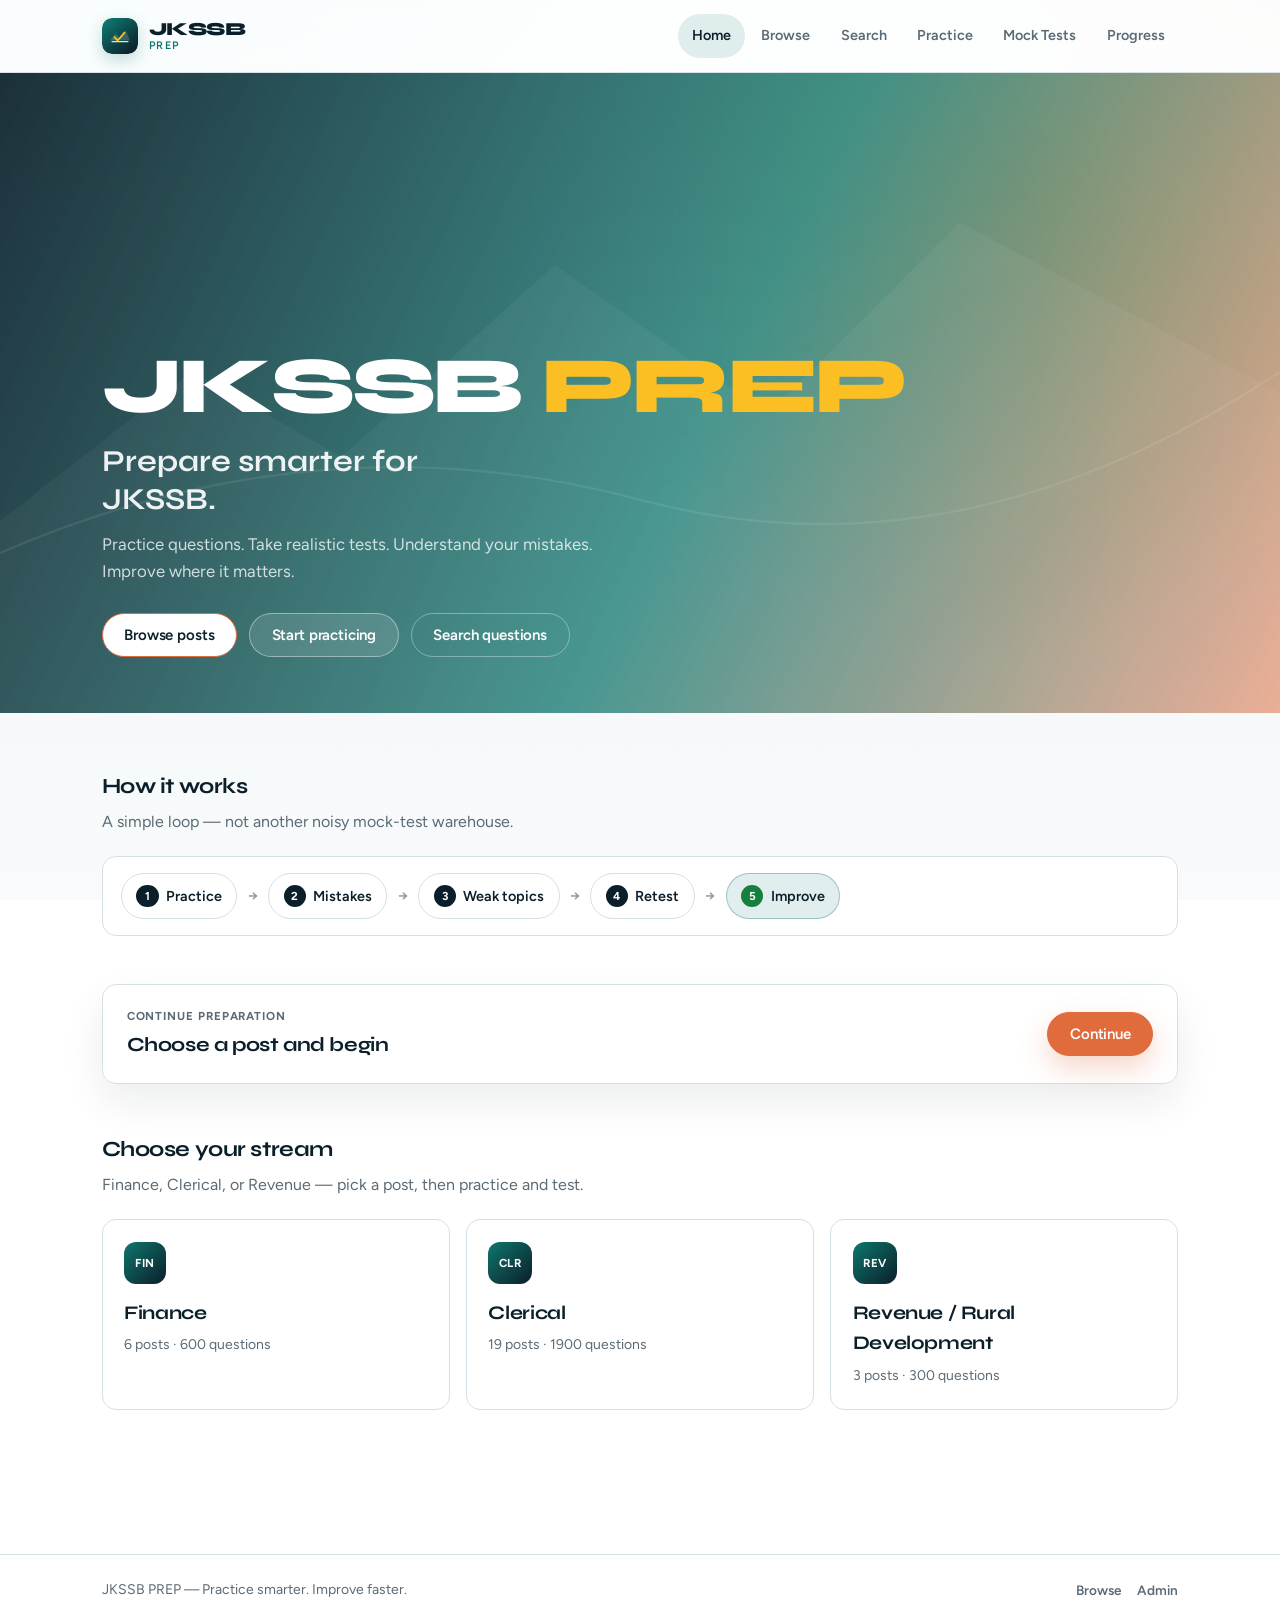
==== commit d7cb0060: "Refresh JKSSB PREP brand with a full website-grade UI. Replace the flat navy look with a teal/ink/em" ====
--- a/index.html
+++ b/index.html
@@ -3,46 +3,57 @@
 <head>
   <meta charset="UTF-8" />
   <meta name="viewport" content="width=device-width, initial-scale=1.0" />
-  <meta name="description" content="JKSSB PREP — Focused practice, mock tests, and progress tracking for JKSSB exams." />
+  <meta name="description" content="JKSSB PREP — Practice, mock tests, and smart review for Finance, Clerical, and Revenue posts." />
+  <meta name="theme-color" content="#0b1f2a" />
   <title>JKSSB PREP</title>
+  <link rel="icon" href="./assets/logo/logo.svg" type="image/svg+xml" />
   <link rel="stylesheet" href="./css/main.css" />
   <link rel="stylesheet" href="./css/components.css" />
   <link rel="stylesheet" href="./css/responsive.css" />
 </head>
-<body>
+<body class="page-home">
   <div id="site-nav"></div>
-  <main class="container" id="main-content">
-    <section class="hero">
-      <p class="hero__brand">JKSSB PREP</p>
-      <h1 class="hero__title">Serious preparation for serious exams.</h1>
-      <p class="hero__sub">Practice by post, learn from mistakes, and improve where it counts — without the coaching-ad noise.</p>
-      <div class="hero__actions">
-        <a href="./pages/browse.html" class="btn btn--primary">Browse posts</a>
-        <a href="./pages/practice.html" class="btn btn--secondary">Start practicing</a>
-        <a href="./pages/mock.html" class="btn btn--ghost">Take a mock</a>
+
+  <main id="main-content">
+    <section class="site-hero" aria-label="Introduction">
+      <div class="site-hero__art" aria-hidden="true"></div>
+      <div class="site-hero__inner">
+        <p class="site-hero__brand">JKSSB <em>PREP</em></p>
+        <h1 class="site-hero__title">Prepare smarter for JKSSB.</h1>
+        <p class="site-hero__sub">Practice questions. Take realistic tests. Understand your mistakes. Improve where it matters.</p>
+        <div class="site-hero__actions">
+          <a class="btn btn--primary" href="./pages/browse.html">Browse posts</a>
+          <a class="btn btn--secondary" href="./pages/practice.html">Start practicing</a>
+          <a class="btn btn--ghost" href="./pages/search.html">Search questions</a>
+        </div>
       </div>
     </section>
 
-    <section class="section">
-      <h2 class="section-title">How preparation works</h2>
-      <div id="learning-loop-home"></div>
-    </section>
+    <div class="container home-body">
+      <section class="section">
+        <h2 class="section-title">How it works</h2>
+        <p class="section-lead">A simple loop — not another noisy mock-test warehouse.</p>
+        <div id="learning-loop-home"></div>
+      </section>
 
-    <section class="section" id="continue-section">
-      <div class="continue-strip">
-        <div>
-          <p class="continue-strip__label">Continue prep</p>
-          <p class="continue-strip__title" id="continue-label">Start your first practice session</p>
+      <section class="section" id="continue-section">
+        <div class="continue-strip">
+          <div>
+            <p class="continue-strip__label">Continue preparation</p>
+            <p class="continue-strip__title" id="continue-label">Choose a post and begin</p>
+          </div>
+          <a href="./pages/browse.html" id="continue-link" class="btn btn--ember">Continue</a>
         </div>
-        <a href="./pages/practice.html" id="continue-link" class="btn btn--primary">Continue</a>
-      </div>
-    </section>
+      </section>
 
-    <section class="section">
-      <h2 class="section-title">Featured categories</h2>
-      <div id="home-categories" class="category-grid"></div>
-    </section>
+      <section class="section">
+        <h2 class="section-title">Choose your stream</h2>
+        <p class="section-lead">Finance, Clerical, or Revenue — pick a post, then practice and test.</p>
+        <div id="home-categories" class="category-grid"></div>
+      </section>
+    </div>
   </main>
+
   <div id="site-footer"></div>
 
   <script src="./js/utils.js"></script>
@@ -66,29 +77,39 @@
 
       const categoriesEl = document.getElementById('home-categories');
       try {
-        await loadAllData();
+        await loadCatalog();
         const categories = getCategories();
         if (!categories.length) {
           categoriesEl.appendChild(UI.EmptyState({
             title: 'Catalog not loaded',
-            message: 'Categories will appear here once data/catalog.json is available.',
+            message: 'Categories will appear once data is available.',
           }));
         } else {
           categories.forEach((cat) => {
             const postCount = (cat.posts || []).length;
-            const questionCount = getCategoryQuestionCount(cat.id);
-            categoriesEl.appendChild(UI.CategoryTile(cat, {
-              href: pagesHref('browse.html', { category: cat.id }),
-              postCount,
-              questionCount,
-            }));
+            const questionCount = (cat.posts || []).reduce((n, p) => n + (p.question_count || 0), 0);
+            if (typeof UI.CategoryTile === 'function') {
+              categoriesEl.appendChild(UI.CategoryTile(cat, {
+                href: pagesHref('browse.html', { category: cat.id }),
+                postCount,
+                questionCount,
+              }));
+            } else {
+              const a = document.createElement('a');
+              a.className = 'category-tile';
+              a.href = pagesHref('browse.html', { category: cat.id });
+              a.innerHTML = `
+                <span class="category-tile__icon">${escapeHtml(categoryIconLabel(cat.icon || cat.id))}</span>
+                <h3 class="category-tile__title">${escapeHtml(cat.name)}</h3>
+                <p class="category-tile__meta">${postCount} posts · ${questionCount} questions</p>`;
+              categoriesEl.appendChild(a);
+            }
           });
         }
       } catch (err) {
         categoriesEl.appendChild(UI.EmptyState({
-          icon: '⚠️',
           title: 'Unable to load catalog',
-          message: DataStore.loadError || 'Please try again later.',
+          message: 'Please refresh the page.',
         }));
       }
     });
--- a/css/main.css
+++ b/css/main.css
@@ -1,36 +1,56 @@
-/* JKSSB PREP — Design tokens & base layout */
-@import url('https://fonts.googleapis.com/css2?family=Fraunces:opsz,wght@9..144,500;9..144,600;9..144,700&family=Source+Sans+3:wght@400;500;600;700&display=swap');
+/* JKSSB PREP — Design system */
+@import url('https://fonts.googleapis.com/css2?family=Figtree:wght@400;500;600;700&family=Syne:wght@600;700;800&display=swap');
 
 :root {
-  --color-primary: #0f1c3f;
-  --color-primary-soft: #1a2d5c;
-  --color-secondary: #3a6ea5;
-  --color-secondary-soft: rgba(58, 110, 165, 0.12);
-  --color-success: #2f6b4f;
-  --color-success-soft: rgba(47, 107, 79, 0.12);
-  --color-danger: #a33b3b;
-  --color-danger-soft: rgba(163, 59, 59, 0.1);
-  --color-bg: #f4f6f9;
-  --color-bg-warm: #eef2f7;
-  --color-surface: #ffffff;
-  --color-text: #1e2430;
-  --color-text-muted: #5c6575;
-  --color-border: #d8dee8;
-  --color-focus: #3a6ea5;
-  --color-brand-glow: rgba(58, 110, 165, 0.18);
-
-  --font-display: 'Fraunces', Georgia, 'Times New Roman', serif;
-  --font-body: 'Source Sans 3', 'Segoe UI', sans-serif;
-
-  --radius: 12px;
-  --radius-sm: 8px;
-  --radius-lg: 18px;
-  --shadow: 0 1px 2px rgba(15, 28, 63, 0.05);
-  --shadow-md: 0 8px 28px rgba(15, 28, 63, 0.08);
-  --max-width: 980px;
-  --nav-height: 68px;
-  --bottom-nav-height: 68px;
-  --transition: 0.22s ease;
+  --ink: #0b1f2a;
+  --ink-soft: #163445;
+  --lake: #0f766e;
+  --lake-bright: #14b8a6;
+  --lake-soft: rgba(15, 118, 110, 0.12);
+  --ember: #e06b3c;
+  --ember-soft: rgba(224, 107, 60, 0.14);
+  --gold: #fbbf24;
+  --success: #15803d;
+  --success-soft: rgba(21, 128, 61, 0.12);
+  --danger: #c24141;
+  --danger-soft: rgba(194, 65, 65, 0.12);
+  --mist: #f3f6f8;
+  --mist-deep: #e7eef2;
+  --paper: #ffffff;
+  --text: #14212b;
+  --muted: #5b6b76;
+  --border: #d5e0e6;
+  --focus: #0f766e;
+
+  /* aliases used across components */
+  --color-primary: var(--ink);
+  --color-primary-soft: var(--ink-soft);
+  --color-secondary: var(--lake);
+  --color-secondary-soft: var(--lake-soft);
+  --color-success: var(--success);
+  --color-success-soft: var(--success-soft);
+  --color-danger: var(--danger);
+  --color-danger-soft: var(--danger-soft);
+  --color-bg: var(--mist);
+  --color-bg-warm: var(--mist-deep);
+  --color-surface: var(--paper);
+  --color-text: var(--text);
+  --color-text-muted: var(--muted);
+  --color-border: var(--border);
+  --color-focus: var(--focus);
+
+  --font-display: 'Syne', 'Avenir Next', 'Segoe UI', sans-serif;
+  --font-body: 'Figtree', 'Avenir Next', 'Segoe UI', sans-serif;
+
+  --radius: 14px;
+  --radius-sm: 10px;
+  --radius-lg: 22px;
+  --shadow: 0 1px 0 rgba(11, 31, 42, 0.04);
+  --shadow-md: 0 18px 40px rgba(11, 31, 42, 0.08);
+  --max-width: 1120px;
+  --nav-height: 72px;
+  --bottom-nav-height: 70px;
+  --transition: 0.2s ease;
   --ease-out: cubic-bezier(0.22, 1, 0.36, 1);
 }
 
@@ -44,15 +64,15 @@
 body {
   margin: 0;
   font-family: var(--font-body);
-  color: var(--color-text);
+  color: var(--text);
   line-height: 1.6;
   min-height: 100vh;
   display: flex;
   flex-direction: column;
   background:
-    radial-gradient(1200px 600px at 12% -10%, var(--color-brand-glow), transparent 55%),
-    radial-gradient(900px 500px at 100% 0%, rgba(15, 28, 63, 0.06), transparent 50%),
-    linear-gradient(180deg, var(--color-bg-warm) 0%, var(--color-bg) 40%, #f7f8fb 100%);
+    radial-gradient(900px 480px at 8% -8%, rgba(20, 184, 166, 0.16), transparent 55%),
+    radial-gradient(700px 420px at 100% 0%, rgba(224, 107, 60, 0.08), transparent 45%),
+    linear-gradient(180deg, #eef5f6 0%, var(--mist) 42%, #f8fafb 100%);
   background-attachment: fixed;
 }
 
@@ -62,31 +82,40 @@
   inset: 0;
   pointer-events: none;
   z-index: 0;
-  opacity: 0.35;
-  background-image: url("data:image/svg+xml,%3Csvg viewBox='0 0 200 200' xmlns='http://www.w3.org/2000/svg'%3E%3Cfilter id='n'%3E%3CfeTurbulence type='fractalNoise' baseFrequency='0.85' numOctaves='2' stitchTiles='stitch'/%3E%3C/filter%3E%3Crect width='100%25' height='100%25' filter='url(%23n)' opacity='0.45'/%3E%3C/svg%3E");
-  background-size: 180px 180px;
-  mix-blend-mode: soft-light;
-}
-
-body > * {
-  position: relative;
-  z-index: 1;
-}
+  opacity: 0.4;
+  background-image:
+    linear-gradient(rgba(11, 31, 42, 0.03) 1px, transparent 1px),
+    linear-gradient(90deg, rgba(11, 31, 42, 0.03) 1px, transparent 1px);
+  background-size: 48px 48px;
+  mask-image: radial-gradient(ellipse at center, black 20%, transparent 75%);
+}
+
+body > * { position: relative; z-index: 1; }
 
 .container {
   width: 100%;
   max-width: var(--max-width);
   margin: 0 auto;
-  padding: 0 1.25rem;
-}
-
-main {
+  padding: 0 1.35rem;
+}
+
+main.container,
+main#main-content.container {
   flex: 1;
-  padding: 1.75rem 0 5.5rem;
+  padding: 1.5rem 0 6rem;
+  width: 100%;
+  max-width: var(--max-width);
+  margin: 0 auto;
+}
+
+main#main-content:not(.container) {
+  flex: 1;
+  padding: 0 0 6rem;
+  width: 100%;
 }
 
 a {
-  color: var(--color-secondary);
+  color: var(--lake);
   text-decoration: none;
 }
 
@@ -96,8 +125,8 @@
 button:focus-visible,
 input:focus-visible,
 select:focus-visible {
-  outline: 2px solid var(--color-focus);
-  outline-offset: 2px;
+  outline: 2px solid var(--focus);
+  outline-offset: 3px;
 }
 
 .visually-hidden {
@@ -113,12 +142,12 @@
 
 /* Header */
 .site-header {
-  background: rgba(255, 255, 255, 0.82);
-  backdrop-filter: blur(12px);
-  border-bottom: 1px solid rgba(216, 222, 232, 0.9);
+  background: rgba(255, 255, 255, 0.86);
+  backdrop-filter: blur(16px) saturate(1.2);
+  border-bottom: 1px solid rgba(213, 224, 230, 0.9);
   position: sticky;
   top: 0;
-  z-index: 100;
+  z-index: 200;
 }
 
 .site-header__inner {
@@ -132,37 +161,52 @@
 .brand {
   display: flex;
   align-items: center;
-  gap: 0.65rem;
-  color: var(--color-primary);
+  gap: 0.7rem;
+  color: var(--ink);
   text-decoration: none;
 }
 
 .brand:hover { text-decoration: none; }
 
 .brand__logo {
-  border-radius: 8px;
+  width: 36px;
+  height: 36px;
+  border-radius: 10px;
+  box-shadow: 0 6px 16px rgba(15, 118, 110, 0.25);
 }
 
 .brand__name {
   font-family: var(--font-display);
-  font-size: 1.2rem;
+  font-size: 1.15rem;
+  font-weight: 800;
+  letter-spacing: -0.03em;
+  line-height: 1;
+}
+
+.brand__name span {
+  display: block;
+  font-family: var(--font-body);
+  font-size: 0.68rem;
   font-weight: 600;
-  letter-spacing: -0.02em;
+  letter-spacing: 0.14em;
+  text-transform: uppercase;
+  color: var(--lake);
+  margin-top: 0.2rem;
 }
 
 .nav-desktop {
   display: flex;
-  gap: 0.15rem;
+  gap: 0.2rem;
   flex-wrap: wrap;
   justify-content: flex-end;
 }
 
 .nav-link {
-  padding: 0.5rem 0.7rem;
-  border-radius: var(--radius-sm);
-  color: var(--color-text-muted);
-  font-size: 0.875rem;
-  font-weight: 500;
+  padding: 0.55rem 0.85rem;
+  border-radius: 999px;
+  color: var(--muted);
+  font-size: 0.9rem;
+  font-weight: 600;
   text-decoration: none;
   min-height: 44px;
   display: inline-flex;
@@ -171,22 +215,22 @@
 }
 
 .nav-link:hover {
-  background: var(--color-secondary-soft);
-  color: var(--color-primary);
+  background: var(--lake-soft);
+  color: var(--ink);
   text-decoration: none;
 }
 
 .nav-link--active {
-  color: var(--color-primary);
-  background: var(--color-secondary-soft);
+  color: var(--ink);
+  background: var(--lake-soft);
 }
 
 /* Footer */
 .site-footer {
-  border-top: 1px solid var(--color-border);
-  padding: 1.25rem 0;
+  border-top: 1px solid var(--border);
+  padding: 1.5rem 0;
   margin-top: auto;
-  background: rgba(255, 255, 255, 0.55);
+  background: rgba(255, 255, 255, 0.7);
 }
 
 .site-footer__inner {
@@ -194,97 +238,169 @@
   justify-content: space-between;
   align-items: center;
   gap: 1rem;
+  flex-wrap: wrap;
 }
 
 .site-footer__text {
   margin: 0;
-  font-size: 0.8125rem;
-  color: var(--color-text-muted);
+  font-size: 0.875rem;
+  color: var(--muted);
 }
 
 .site-footer__admin {
-  font-size: 0.75rem;
-  color: var(--color-text-muted);
-}
-
-/* Hero — first viewport: brand + headline + support + CTAs */
-.hero {
-  padding: clamp(2.5rem, 8vh, 5rem) 0 clamp(2rem, 5vh, 3.5rem);
-  text-align: left;
-  max-width: 40rem;
-  animation: fadeRise 0.7s var(--ease-out) both;
-}
-
-.hero__brand {
+  font-size: 0.8rem;
+  color: var(--muted);
+}
+
+/* Full-bleed home hero */
+.site-hero {
+  position: relative;
+  overflow: hidden;
+  min-height: min(78vh, 640px);
+  display: flex;
+  align-items: flex-end;
+  color: #f8fafb;
+  background:
+    linear-gradient(115deg, rgba(11, 31, 42, 0.92) 0%, rgba(15, 118, 110, 0.78) 55%, rgba(224, 107, 60, 0.55) 100%),
+    radial-gradient(circle at 80% 20%, rgba(251, 191, 36, 0.35), transparent 40%);
+}
+
+.site-hero__art {
+  position: absolute;
+  inset: 0;
+  pointer-events: none;
+  opacity: 0.35;
+  background-image: url("data:image/svg+xml,%3Csvg xmlns='http://www.w3.org/2000/svg' viewBox='0 0 1200 600' preserveAspectRatio='xMidYMid slice'%3E%3Cpath fill='%23ffffff' fill-opacity='0.12' d='M0 420 L180 280 L320 360 L520 180 L720 320 L900 140 L1200 300 L1200 600 L0 600 Z'/%3E%3Cpath fill='none' stroke='%23ffffff' stroke-opacity='0.25' stroke-width='2' d='M0 450 Q300 320 600 400 T1200 280'/%3E%3C/svg%3E");
+  background-size: cover;
+  background-position: center bottom;
+  animation: heroDrift 18s ease-in-out infinite alternate;
+}
+
+.site-hero__inner {
+  position: relative;
+  z-index: 1;
+  width: 100%;
+  max-width: var(--max-width);
+  margin: 0 auto;
+  padding: 5.5rem 1.35rem 3.5rem;
+  animation: fadeRise 0.8s var(--ease-out) both;
+}
+
+.site-hero__brand {
   font-family: var(--font-display);
-  font-size: clamp(2.4rem, 7vw, 3.75rem);
-  font-weight: 700;
-  line-height: 1.05;
-  letter-spacing: -0.03em;
-  color: var(--color-primary);
-  margin: 0 0 1.25rem;
-}
-
-.hero__title {
+  font-weight: 800;
+  font-size: clamp(2.8rem, 9vw, 5rem);
+  letter-spacing: -0.045em;
+  line-height: 0.95;
+  margin: 0 0 1.1rem;
+  color: #fff;
+}
+
+.site-hero__brand em {
+  font-style: normal;
+  color: var(--gold);
+}
+
+.site-hero__title {
+  margin: 0 0 0.85rem;
+  max-width: 16ch;
   font-family: var(--font-display);
-  font-size: clamp(1.35rem, 3.2vw, 1.85rem);
-  font-weight: 500;
-  line-height: 1.3;
-  color: var(--color-primary-soft);
-  margin: 0 0 0.85rem;
-}
-
-.hero__sub {
-  font-size: 1.0625rem;
-  color: var(--color-text-muted);
+  font-size: clamp(1.35rem, 3vw, 1.9rem);
+  font-weight: 650;
+  line-height: 1.25;
+  color: rgba(248, 250, 251, 0.95);
+}
+
+.site-hero__sub {
   margin: 0 0 1.75rem;
   max-width: 34rem;
-  line-height: 1.55;
-}
-
-.hero__actions {
+  font-size: 1.05rem;
+  color: rgba(248, 250, 251, 0.8);
+}
+
+.site-hero__actions {
   display: flex;
   flex-wrap: wrap;
   gap: 0.75rem;
 }
 
-/* Page headers */
+.site-hero .btn--primary {
+  background: #fff;
+  color: var(--ink);
+  box-shadow: none;
+}
+
+.site-hero .btn--primary:hover {
+  background: #eef5f6;
+  color: var(--ink);
+}
+
+.site-hero .btn--secondary {
+  background: rgba(255, 255, 255, 0.12);
+  border: 1px solid rgba(255, 255, 255, 0.4);
+  color: #fff;
+}
+
+.site-hero .btn--secondary:hover {
+  background: rgba(255, 255, 255, 0.2);
+  color: #fff;
+}
+
+.site-hero .btn--ghost {
+  color: #fff;
+  border-color: rgba(255, 255, 255, 0.35);
+  background: transparent;
+}
+
+.site-hero .btn--ghost:hover {
+  background: rgba(255, 255, 255, 0.1);
+  color: #fff;
+}
+
+/* Page chrome */
 .page-header {
   margin-bottom: 1.75rem;
   animation: fadeRise 0.5s var(--ease-out) both;
 }
 
 .page-header h1 {
-  margin: 0 0 0.35rem;
+  margin: 0 0 0.4rem;
   font-family: var(--font-display);
-  font-size: clamp(1.65rem, 3vw, 2.1rem);
-  font-weight: 600;
-  letter-spacing: -0.02em;
-  color: var(--color-primary);
+  font-size: clamp(1.7rem, 3vw, 2.25rem);
+  font-weight: 750;
+  letter-spacing: -0.03em;
+  color: var(--ink);
 }
 
 .page-header__sub {
   margin: 0;
-  color: var(--color-text-muted);
-  font-size: 1rem;
+  color: var(--muted);
+  font-size: 1.02rem;
+  max-width: 40rem;
 }
 
 .section {
-  margin: 2.75rem 0;
+  margin: 3rem 0;
   animation: fadeRise 0.55s var(--ease-out) both;
 }
 
 .section-title {
   font-family: var(--font-display);
-  font-size: 1.25rem;
-  font-weight: 600;
-  color: var(--color-primary);
-  margin: 0 0 1rem;
-  letter-spacing: -0.015em;
-}
-
-.text-success { color: var(--color-success); }
-.text-danger { color: var(--color-danger); }
+  font-size: 1.35rem;
+  font-weight: 700;
+  color: var(--ink);
+  margin: 0 0 0.35rem;
+  letter-spacing: -0.02em;
+}
+
+.section-lead {
+  margin: 0 0 1.35rem;
+  color: var(--muted);
+  max-width: 40rem;
+}
+
+.text-success { color: var(--success); }
+.text-danger { color: var(--danger); }
 
 .cta-row {
   display: flex;
@@ -294,7 +410,7 @@
 }
 
 .empty-inline {
-  color: var(--color-text-muted);
+  color: var(--muted);
   font-size: 0.9375rem;
 }
 
@@ -304,37 +420,38 @@
   align-items: center;
   gap: 0.75rem;
   margin-bottom: 1.25rem;
-  padding: 0.85rem 1rem;
-  background: rgba(255, 255, 255, 0.7);
-  border: 1px solid var(--color-border);
+  padding: 0.9rem 1.1rem;
+  background: rgba(255, 255, 255, 0.88);
+  border: 1px solid var(--border);
   border-radius: var(--radius);
 }
 
 .post-context__label {
-  font-size: 0.8125rem;
-  color: var(--color-text-muted);
+  font-size: 0.75rem;
+  font-weight: 700;
+  letter-spacing: 0.06em;
+  text-transform: uppercase;
+  color: var(--muted);
 }
 
 .post-context__name {
-  font-weight: 600;
-  color: var(--color-primary);
+  font-weight: 700;
+  color: var(--ink);
 }
 
 @keyframes fadeRise {
-  from {
-    opacity: 0;
-    transform: translateY(10px);
-  }
-  to {
-    opacity: 1;
-    transform: translateY(0);
-  }
+  from { opacity: 0; transform: translateY(12px); }
+  to { opacity: 1; transform: translateY(0); }
+}
+
+@keyframes heroDrift {
+  from { transform: scale(1) translateY(0); }
+  to { transform: scale(1.04) translateY(-8px); }
 }
 
 @media (prefers-reduced-motion: reduce) {
-  .hero,
+  .site-hero__inner,
   .page-header,
-  .section {
-    animation: none;
-  }
-}
+  .section { animation: none; }
+  .site-hero__art { animation: none; }
+}
--- a/css/components.css
+++ b/css/components.css
@@ -1,81 +1,140 @@
-/* JKSSB PREP — Components */
+/* JKSSB PREP — Components (design system: main.css tokens) */
+
+/* ── Buttons ─────────────────────────────────────────────── */
 
 .btn {
   display: inline-flex;
   align-items: center;
   justify-content: center;
-  gap: 0.4rem;
+  gap: 0.45rem;
   min-height: 44px;
-  padding: 0.65rem 1.3rem;
-  border: none;
+  padding: 0.65rem 1.35rem;
+  border: 1px solid transparent;
   border-radius: var(--radius-sm);
   font-family: var(--font-body);
   font-size: 0.9375rem;
   font-weight: 600;
+  line-height: 1.2;
   cursor: pointer;
   text-decoration: none;
-  transition: background var(--transition), transform var(--transition), box-shadow var(--transition);
-}
-
-.btn:hover { text-decoration: none; transform: translateY(-1px); }
-.btn:active { transform: translateY(0); }
-.btn:disabled { opacity: 0.5; cursor: not-allowed; transform: none; }
+  white-space: nowrap;
+  transition:
+    background var(--transition),
+    border-color var(--transition),
+    color var(--transition),
+    transform var(--transition),
+    box-shadow var(--transition);
+}
+
+.btn:hover { text-decoration: none; }
+.btn:active:not(:disabled) { transform: scale(0.98); }
+.btn:disabled {
+  opacity: 0.48;
+  cursor: not-allowed;
+  transform: none;
+}
 
 .btn--primary {
-  background: var(--color-primary);
-  color: #fff;
-  box-shadow: 0 4px 14px rgba(15, 28, 63, 0.18);
-}
-
-.btn--primary:hover {
-  background: var(--color-primary-soft);
+  background: var(--ember);
+  color: #fff;
+  border-color: var(--ember);
+  box-shadow: 0 12px 28px rgba(224, 107, 60, 0.28);
+}
+
+.btn--primary:hover:not(:disabled) {
+  background: #c95a30;
+  border-color: #c95a30;
+  color: #fff;
+}
+
+.btn--ember {
+  background: var(--ember);
+  color: #fff;
+  border-color: var(--ember);
+  box-shadow: 0 12px 28px rgba(224, 107, 60, 0.28);
+}
+
+.btn--ember:hover:not(:disabled) {
+  background: #c95a30;
+  color: #fff;
+}
+
+.btn--ink {
+  background: var(--ink);
+  color: #fff;
+  border-color: var(--ink);
+}
+
+.btn--ink:hover:not(:disabled) {
+  background: var(--ink-soft);
   color: #fff;
 }
 
 .btn--secondary {
-  background: var(--color-secondary);
-  color: #fff;
-}
-
-.btn--secondary:hover {
-  background: #2f5d8c;
+  background: var(--lake);
+  color: #fff;
+  border-color: var(--lake);
+}
+
+.btn--secondary:hover:not(:disabled) {
+  background: #0d655e;
+  border-color: #0d655e;
   color: #fff;
 }
 
 .btn--ghost {
-  background: transparent;
-  color: var(--color-text-muted);
-  border: 1px solid var(--color-border);
-}
-
-.btn--ghost:hover {
-  background: rgba(255, 255, 255, 0.8);
-  color: var(--color-primary);
+  background: var(--paper);
+  color: var(--text);
+  border-color: var(--border);
+}
+
+.btn--ghost:hover:not(:disabled) {
+  background: var(--mist);
+  border-color: var(--lake);
+  color: var(--ink);
 }
 
 .btn--sm {
   min-height: 36px;
-  padding: 0.375rem 0.9rem;
+  padding: 0.4rem 0.95rem;
   font-size: 0.8125rem;
 }
 
 .btn--block { width: 100%; }
 
-.btn--icon {
+.btn--icon,
+.bookmark-btn {
   min-height: 44px;
   min-width: 44px;
   padding: 0.5rem;
-  background: transparent;
-  border: 1px solid var(--color-border);
+  background: var(--paper);
+  border: 1px solid var(--border);
   border-radius: var(--radius-sm);
-  font-size: 1.25rem;
+  font-size: 1.15rem;
+  line-height: 1;
+  color: var(--muted);
   cursor: pointer;
-}
-
-/* Interactive containers only */
+  transition: background var(--transition), border-color var(--transition), color var(--transition);
+}
+
+.btn--icon:hover:not(:disabled),
+.bookmark-btn:hover:not(:disabled) {
+  border-color: var(--gold);
+  color: var(--ember);
+  background: var(--ember-soft);
+}
+
+.bookmark-btn[aria-pressed="true"] {
+  border-color: var(--gold);
+  color: var(--ember);
+  background: var(--ember-soft);
+}
+
+/* ── Cards & lists ───────────────────────────────────────── */
+
 .card {
-  background: rgba(255, 255, 255, 0.88);
-  border: 1px solid var(--color-border);
+  background: var(--paper);
+  border: 1px solid var(--border);
   border-radius: var(--radius);
   padding: 1.35rem;
   box-shadow: var(--shadow);
@@ -87,28 +146,296 @@
   gap: 0.75rem;
 }
 
+.muted { color: var(--muted); }
+
+/* ── Badges & chips ──────────────────────────────────────── */
+
 .badge {
-  display: inline-block;
-  padding: 0.2rem 0.55rem;
-  border-radius: 6px;
-  font-size: 0.75rem;
+  display: inline-flex;
+  align-items: center;
+  padding: 0.22rem 0.6rem;
+  border-radius: 999px;
+  font-size: 0.72rem;
   font-weight: 600;
-  background: var(--color-secondary-soft);
-  color: var(--color-secondary);
+  letter-spacing: 0.02em;
+  background: var(--lake-soft);
+  color: var(--lake);
 }
 
 .badge--muted {
-  background: rgba(15, 28, 63, 0.06);
-  color: var(--color-text-muted);
+  background: rgba(11, 31, 42, 0.06);
+  color: var(--muted);
 }
 
 .badge--outline {
   background: transparent;
-  border: 1px solid var(--color-border);
-  color: var(--color-text-muted);
-}
-
-/* Category / post pickers */
+  border: 1px solid var(--border);
+  color: var(--muted);
+}
+
+.chip,
+.filter-chip {
+  min-height: 40px;
+  padding: 0.4rem 0.95rem;
+  border: 1px solid var(--border);
+  border-radius: 999px;
+  background: var(--paper);
+  color: var(--muted);
+  font-family: var(--font-body);
+  font-size: 0.8125rem;
+  font-weight: 600;
+  cursor: pointer;
+  transition: background var(--transition), border-color var(--transition), color var(--transition);
+}
+
+.chip:hover:not(:disabled),
+.filter-chip:hover:not(:disabled) {
+  border-color: var(--lake);
+  color: var(--ink);
+}
+
+.chip--active,
+.filter-chip--active {
+  background: var(--ink);
+  border-color: var(--ink);
+  color: #fff;
+}
+
+.filter-chip:disabled {
+  cursor: default;
+  opacity: 1;
+}
+
+/* ── Home hero (index) ───────────────────────────────────── */
+
+.hero {
+  position: relative;
+  margin: -1.5rem -1.35rem 2.5rem;
+  padding: 3.5rem 1.35rem 2.75rem;
+  color: #f8fafb;
+  overflow: hidden;
+  background:
+    linear-gradient(125deg, rgba(11, 31, 42, 0.94) 0%, rgba(15, 118, 110, 0.82) 52%, rgba(224, 107, 60, 0.5) 100%);
+}
+
+.hero::before {
+  content: '';
+  position: absolute;
+  inset: 0;
+  pointer-events: none;
+  opacity: 0.3;
+  background-image: url("data:image/svg+xml,%3Csvg xmlns='http://www.w3.org/2000/svg' viewBox='0 0 1200 400'%3E%3Cpath fill='%23ffffff' fill-opacity='0.1' d='M0 280 L200 180 L400 240 L600 120 L800 220 L1000 100 L1200 200 L1200 400 L0 400 Z'/%3E%3C/svg%3E");
+  background-size: cover;
+  background-position: center bottom;
+}
+
+.hero__brand,
+.hero__title,
+.hero__sub,
+.hero__actions {
+  position: relative;
+  z-index: 1;
+}
+
+.hero__brand {
+  margin: 0 0 0.85rem;
+  font-family: var(--font-display);
+  font-size: clamp(2rem, 6vw, 3.25rem);
+  font-weight: 800;
+  letter-spacing: -0.04em;
+  line-height: 1;
+  color: #fff;
+}
+
+.hero__title {
+  margin: 0 0 0.75rem;
+  max-width: 18ch;
+  font-family: var(--font-display);
+  font-size: clamp(1.25rem, 3vw, 1.75rem);
+  font-weight: 650;
+  line-height: 1.25;
+  color: rgba(248, 250, 251, 0.96);
+}
+
+.hero__sub {
+  margin: 0 0 1.65rem;
+  max-width: 36rem;
+  font-size: 1.02rem;
+  color: rgba(248, 250, 251, 0.78);
+}
+
+.hero__actions {
+  display: flex;
+  flex-wrap: wrap;
+  gap: 0.75rem;
+}
+
+.hero .btn--primary {
+  background: #fff;
+  color: var(--ink);
+  border-color: #fff;
+  box-shadow: none;
+}
+
+.hero .btn--primary:hover:not(:disabled) {
+  background: var(--mist);
+  color: var(--ink);
+}
+
+.hero .btn--secondary {
+  background: rgba(255, 255, 255, 0.14);
+  border-color: rgba(255, 255, 255, 0.38);
+  color: #fff;
+}
+
+.hero .btn--secondary:hover:not(:disabled) {
+  background: rgba(255, 255, 255, 0.22);
+  color: #fff;
+}
+
+.hero .btn--ghost {
+  color: #fff;
+  border-color: rgba(255, 255, 255, 0.35);
+  background: transparent;
+}
+
+.hero .btn--ghost:hover:not(:disabled) {
+  background: rgba(255, 255, 255, 0.1);
+  color: #fff;
+}
+
+/* Legacy hero-stage alias */
+.hero-stage {
+  padding: 3.5rem 0 2.75rem;
+  margin-bottom: 0.5rem;
+  color: #f8fafb;
+  background:
+    linear-gradient(125deg, rgba(11, 31, 42, 0.94) 0%, rgba(15, 118, 110, 0.82) 52%, rgba(224, 107, 60, 0.5) 100%);
+}
+
+.hero-stage__inner { max-width: var(--max-width); margin: 0 auto; padding: 0 1.35rem; }
+
+.hero-stage__brand {
+  font-family: var(--font-display);
+  font-size: clamp(1.75rem, 4vw, 2.35rem);
+  font-weight: 800;
+  letter-spacing: -0.03em;
+  margin: 0 0 1rem;
+  color: #fff;
+}
+
+.hero-stage__title {
+  font-family: var(--font-display);
+  font-size: clamp(1.35rem, 3vw, 1.85rem);
+  font-weight: 650;
+  margin: 0 0 0.75rem;
+  color: rgba(255, 255, 255, 0.95);
+  max-width: 18ch;
+}
+
+.hero-stage__sub {
+  margin: 0 0 1.75rem;
+  max-width: 38rem;
+  color: rgba(248, 250, 251, 0.82);
+  font-size: 1.05rem;
+}
+
+.hero-stage__actions {
+  display: flex;
+  flex-wrap: wrap;
+  gap: 0.75rem;
+}
+
+.hero-stage .btn--primary {
+  background: #fff;
+  color: var(--ink);
+  border-color: #fff;
+}
+
+.hero-stage .btn--secondary {
+  background: rgba(255, 255, 255, 0.14);
+  border: 1px solid rgba(255, 255, 255, 0.35);
+  color: #fff;
+}
+
+.hero-stage .btn--ghost {
+  color: #fff;
+  border-color: rgba(255, 255, 255, 0.35);
+  background: transparent;
+}
+
+/* ── Site sections & continue ──────────────────────────────── */
+
+.site-section {
+  margin: 2.5rem 0;
+}
+
+.continue-strip {
+  display: flex;
+  align-items: center;
+  justify-content: space-between;
+  gap: 1rem;
+  flex-wrap: wrap;
+  padding: 1.35rem 1.5rem;
+  background: var(--paper);
+  border: 1px solid var(--border);
+  border-radius: var(--radius-lg);
+  box-shadow: var(--shadow);
+}
+
+.continue-strip__label {
+  margin: 0;
+  font-size: 0.75rem;
+  text-transform: uppercase;
+  letter-spacing: 0.08em;
+  color: var(--lake);
+  font-weight: 700;
+}
+
+.continue-strip__title {
+  margin: 0.25rem 0 0;
+  font-family: var(--font-display);
+  font-size: 1.2rem;
+  font-weight: 700;
+  letter-spacing: -0.02em;
+  color: var(--ink);
+}
+
+.continue-band {
+  background: var(--paper);
+  border: 1px solid var(--border);
+  border-radius: var(--radius-lg);
+  padding: 1.35rem 1.5rem;
+  box-shadow: var(--shadow);
+}
+
+.continue-band__inner {
+  display: flex;
+  align-items: center;
+  justify-content: space-between;
+  gap: 1rem;
+  flex-wrap: wrap;
+}
+
+.continue-band__label {
+  margin: 0;
+  font-size: 0.75rem;
+  text-transform: uppercase;
+  letter-spacing: 0.08em;
+  color: var(--lake);
+  font-weight: 700;
+}
+
+.continue-band__title {
+  margin: 0.25rem 0 0;
+  font-family: var(--font-display);
+  font-size: 1.2rem;
+  font-weight: 700;
+  color: var(--ink);
+}
+
+/* ── Category grid ─────────────────────────────────────────── */
+
 .category-grid {
   display: grid;
   grid-template-columns: repeat(auto-fit, minmax(240px, 1fr));
@@ -117,18 +444,21 @@
 
 .category-tile {
   display: block;
-  padding: 1.35rem 1.4rem;
-  background: rgba(255, 255, 255, 0.9);
-  border: 1px solid var(--color-border);
+  padding: 1.4rem 1.35rem;
+  background: var(--paper);
+  border: 1px solid var(--border);
   border-radius: var(--radius);
   color: inherit;
   text-decoration: none;
-  transition: border-color var(--transition), box-shadow var(--transition), transform var(--transition);
+  transition:
+    border-color var(--transition),
+    box-shadow var(--transition),
+    transform var(--transition);
 }
 
 .category-tile:hover {
   text-decoration: none;
-  border-color: var(--color-secondary);
+  border-color: var(--lake-bright);
   box-shadow: var(--shadow-md);
   transform: translateY(-2px);
 }
@@ -137,46 +467,49 @@
   display: inline-flex;
   align-items: center;
   justify-content: center;
-  width: 2.25rem;
-  height: 2.25rem;
-  margin-bottom: 0.85rem;
-  border-radius: 8px;
-  background: var(--color-secondary-soft);
-  color: var(--color-secondary);
-  font-size: 0.75rem;
-  font-weight: 700;
-  letter-spacing: 0.04em;
+  min-width: 2.5rem;
+  min-height: 2.5rem;
+  padding: 0 0.55rem;
+  border-radius: 12px;
+  background: var(--lake-soft);
+  color: var(--lake);
+  font-size: 0.72rem;
+  font-weight: 700;
+  letter-spacing: 0.05em;
   text-transform: uppercase;
 }
 
 .category-tile__title {
-  margin: 0 0 0.35rem;
+  margin: 0.85rem 0 0.35rem;
   font-family: var(--font-display);
   font-size: 1.2rem;
-  font-weight: 600;
-  color: var(--color-primary);
+  font-weight: 700;
+  letter-spacing: -0.02em;
+  color: var(--ink);
 }
 
 .category-tile__meta {
   margin: 0;
   font-size: 0.875rem;
-  color: var(--color-text-muted);
-}
+  color: var(--muted);
+}
+
+/* ── Browse ────────────────────────────────────────────────── */
 
 .browse-tabs {
   display: flex;
   flex-wrap: wrap;
   gap: 0.5rem;
-  margin-bottom: 1.5rem;
+  margin-bottom: 1.75rem;
 }
 
 .browse-tab {
   min-height: 44px;
-  padding: 0.5rem 1rem;
-  border: 1px solid var(--color-border);
+  padding: 0.55rem 1.1rem;
+  border: 1px solid var(--border);
   border-radius: 999px;
-  background: rgba(255, 255, 255, 0.7);
-  color: var(--color-text-muted);
+  background: var(--paper);
+  color: var(--muted);
   font-family: var(--font-body);
   font-size: 0.875rem;
   font-weight: 600;
@@ -185,20 +518,96 @@
 }
 
 .browse-tab:hover {
-  color: var(--color-primary);
-  border-color: var(--color-secondary);
+  color: var(--ink);
+  border-color: var(--lake);
+  background: var(--lake-soft);
 }
 
 .browse-tab--active {
-  background: var(--color-primary);
-  border-color: var(--color-primary);
-  color: #fff;
+  background: var(--ink);
+  border-color: var(--ink);
+  color: #fff;
+}
+
+.browse-section {
+  margin-bottom: 2.5rem;
+  scroll-margin-top: calc(var(--nav-height) + 1rem);
+}
+
+.browse-section__head {
+  display: flex;
+  gap: 0.85rem;
+  align-items: center;
+  margin-bottom: 0.85rem;
+}
+
+.browse-section__badge {
+  display: inline-flex;
+  align-items: center;
+  justify-content: center;
+  min-width: 2.75rem;
+  min-height: 2.75rem;
+  border-radius: 12px;
+  background: var(--ink);
+  color: #fff;
+  font-size: 0.68rem;
+  font-weight: 700;
+  letter-spacing: 0.05em;
+}
+
+.browse-section__title {
+  font-family: var(--font-display);
+  margin: 0;
+  font-size: 1.4rem;
+  font-weight: 700;
+  letter-spacing: -0.02em;
+  color: var(--ink);
+}
+
+.browse-section__meta {
+  margin: 0.15rem 0 0;
+  color: var(--muted);
+  font-size: 0.875rem;
 }
 
 .post-list {
   display: flex;
   flex-direction: column;
-  gap: 0.65rem;
+  border: 1px solid var(--border);
+  border-radius: var(--radius);
+  overflow: hidden;
+  background: var(--paper);
+}
+
+.post-row {
+  display: flex;
+  justify-content: space-between;
+  gap: 1rem;
+  align-items: center;
+  padding: 1rem 1.15rem;
+  min-height: 56px;
+  border-bottom: 1px solid var(--border);
+  color: inherit;
+  text-decoration: none;
+  transition: background var(--transition);
+}
+
+.post-row:last-child { border-bottom: none; }
+
+.post-row:hover {
+  background: var(--lake-soft);
+  text-decoration: none;
+}
+
+.post-row__name {
+  font-weight: 600;
+  color: var(--ink);
+}
+
+.post-row__count {
+  color: var(--muted);
+  font-size: 0.875rem;
+  white-space: nowrap;
 }
 
 .post-item {
@@ -207,8 +616,8 @@
   justify-content: space-between;
   gap: 1rem;
   padding: 1rem 1.2rem;
-  background: rgba(255, 255, 255, 0.9);
-  border: 1px solid var(--color-border);
+  background: var(--paper);
+  border: 1px solid var(--border);
   border-radius: var(--radius);
   color: inherit;
   text-decoration: none;
@@ -218,34 +627,80 @@
 
 .post-item:hover {
   text-decoration: none;
-  border-color: var(--color-secondary);
+  border-color: var(--lake);
   box-shadow: var(--shadow);
 }
 
 .post-item__name {
   margin: 0;
   font-weight: 600;
-  color: var(--color-primary);
+  color: var(--ink);
   font-size: 1rem;
 }
 
 .post-item__meta {
   margin: 0.2rem 0 0;
   font-size: 0.8125rem;
-  color: var(--color-text-muted);
+  color: var(--muted);
 }
 
 .post-item__count {
   flex-shrink: 0;
   font-size: 0.8125rem;
   font-weight: 600;
-  color: var(--color-secondary);
+  color: var(--lake);
   white-space: nowrap;
 }
 
-.post-hub {
+/* ── Post hub & page chrome ────────────────────────────────── */
+
+.crumb {
+  display: flex;
+  flex-wrap: wrap;
+  gap: 0.4rem;
+  align-items: center;
+  font-size: 0.875rem;
+  color: var(--muted);
+  margin-bottom: 1rem;
+}
+
+.crumb a {
+  color: var(--lake);
+  text-decoration: none;
+}
+
+.crumb a:hover { text-decoration: underline; }
+
+.eyebrow {
+  text-transform: uppercase;
+  letter-spacing: 0.08em;
+  font-size: 0.72rem;
+  color: var(--lake);
+  font-weight: 700;
+  margin: 0 0 0.35rem;
+}
+
+.post-actions {
+  display: flex;
+  flex-wrap: wrap;
+  gap: 0.75rem;
+  margin: 1.25rem 0 1.75rem;
+}
+
+.post-guide .path-list {
   margin-top: 0.5rem;
 }
+
+.path-list {
+  margin: 0;
+  padding-left: 1.25rem;
+  color: var(--muted);
+  line-height: 1.7;
+}
+
+.path-list li { margin-bottom: 0.45rem; }
+
+.post-hub { margin-top: 0.5rem; }
 
 .post-hub__stats {
   display: grid;
@@ -255,9 +710,9 @@
 }
 
 .post-hub__stat {
-  padding: 0.85rem 1rem;
-  background: rgba(255, 255, 255, 0.88);
-  border: 1px solid var(--color-border);
+  padding: 0.9rem 1rem;
+  background: var(--paper);
+  border: 1px solid var(--border);
   border-radius: var(--radius-sm);
   text-align: center;
 }
@@ -266,17 +721,17 @@
   display: block;
   font-family: var(--font-display);
   font-size: 1.5rem;
-  font-weight: 600;
-  color: var(--color-primary);
+  font-weight: 700;
+  color: var(--ink);
   line-height: 1.2;
 }
 
 .post-hub__stat-label {
   display: block;
-  font-size: 0.72rem;
+  font-size: 0.68rem;
   text-transform: uppercase;
-  letter-spacing: 0.05em;
-  color: var(--color-text-muted);
+  letter-spacing: 0.06em;
+  color: var(--muted);
   margin-top: 0.25rem;
   font-weight: 600;
 }
@@ -294,8 +749,8 @@
   align-items: flex-start;
   gap: 0.35rem;
   padding: 1.15rem 1.2rem;
-  background: rgba(255, 255, 255, 0.92);
-  border: 1px solid var(--color-border);
+  background: var(--paper);
+  border: 1px solid var(--border);
   border-radius: var(--radius);
   color: inherit;
   text-decoration: none;
@@ -305,7 +760,7 @@
 
 .post-hub__action:hover {
   text-decoration: none;
-  border-color: var(--color-secondary);
+  border-color: var(--lake);
   box-shadow: var(--shadow-md);
   transform: translateY(-2px);
 }
@@ -313,101 +768,169 @@
 .post-hub__action-title {
   font-family: var(--font-display);
   font-size: 1.1rem;
-  font-weight: 600;
-  color: var(--color-primary);
+  font-weight: 700;
+  color: var(--ink);
 }
 
 .post-hub__action-desc {
   margin: 0;
   font-size: 0.875rem;
-  color: var(--color-text-muted);
-}
-
-/* Learning loop — not a card cluster */
+  color: var(--muted);
+}
+
+/* ── Learning loop ─────────────────────────────────────────── */
+
 .learning-loop {
   display: flex;
   flex-wrap: wrap;
   align-items: center;
-  gap: 0.4rem 0.65rem;
-  padding: 0.25rem 0;
+  gap: 0.5rem 0.75rem;
+  padding: 1rem 1.15rem;
+  background: var(--paper);
+  border: 1px solid var(--border);
+  border-radius: var(--radius);
 }
 
 .learning-loop__step {
   display: flex;
   align-items: center;
-  gap: 0.45rem;
+  gap: 0.5rem;
   font-size: 0.9rem;
   font-weight: 500;
-  color: var(--color-text);
+  color: var(--text);
 }
 
 .learning-loop__num {
-  width: 1.5rem;
-  height: 1.5rem;
+  width: 1.65rem;
+  height: 1.65rem;
   display: flex;
   align-items: center;
   justify-content: center;
-  background: var(--color-primary);
+  background: var(--ink);
   color: #fff;
   border-radius: 50%;
-  font-size: 0.7rem;
-  font-weight: 700;
+  font-size: 0.68rem;
+  font-weight: 700;
+  flex-shrink: 0;
 }
 
 .learning-loop__step--highlight {
-  color: var(--color-success);
+  color: var(--success);
+  font-weight: 600;
 }
 
 .learning-loop__step--highlight .learning-loop__num {
-  background: var(--color-success);
+  background: var(--success);
 }
 
 .learning-loop__arrow {
-  color: var(--color-text-muted);
+  color: var(--muted);
   font-size: 0.85rem;
-  opacity: 0.7;
-}
-
-/* Continue strip */
-.continue-strip {
-  display: flex;
-  align-items: center;
-  justify-content: space-between;
-  gap: 1rem;
+  opacity: 0.65;
+}
+
+/* ── Search ────────────────────────────────────────────────── */
+
+.search-bar {
+  display: flex;
+  gap: 0.5rem;
+  margin-bottom: 1rem;
+}
+
+.search-bar__input {
+  flex: 1;
+  min-height: 48px;
+  padding: 0.7rem 1rem;
+  border: 1px solid var(--border);
+  border-radius: var(--radius-sm);
+  font-family: var(--font-body);
+  font-size: 1rem;
+  background: var(--paper);
+  color: var(--text);
+  transition: border-color var(--transition), box-shadow var(--transition);
+}
+
+.search-bar__input:focus {
+  outline: none;
+  border-color: var(--lake);
+  box-shadow: 0 0 0 3px var(--lake-soft);
+}
+
+.search-scope {
+  display: flex;
   flex-wrap: wrap;
-  padding: 1.15rem 0;
-  border-top: 1px solid var(--color-border);
-  border-bottom: 1px solid var(--color-border);
-}
-
-.continue-strip__label {
-  margin: 0;
+  align-items: center;
+  gap: 0.5rem;
+  margin-bottom: 1rem;
+}
+
+.search-scope__label {
   font-size: 0.8125rem;
-  text-transform: uppercase;
-  letter-spacing: 0.06em;
-  color: var(--color-text-muted);
   font-weight: 600;
-}
-
-.continue-strip__title {
-  margin: 0.2rem 0 0;
-  font-family: var(--font-display);
-  font-size: 1.15rem;
+  color: var(--muted);
+}
+
+.search-results { margin-top: 0.5rem; }
+
+.results-count {
+  font-size: 0.875rem;
+  color: var(--muted);
+  margin-bottom: 0.75rem;
+  font-weight: 500;
+}
+
+/* ── Forms & filters ───────────────────────────────────────── */
+
+.filter-form .form-row {
+  margin-bottom: 1rem;
+}
+
+.filter-form label {
+  display: block;
+  font-size: 0.875rem;
   font-weight: 600;
-  color: var(--color-primary);
-}
-
-/* Question cards (interactive search results) */
+  margin-bottom: 0.4rem;
+  color: var(--ink);
+}
+
+.filter-form select,
+.filter-form input[type="text"],
+.filter-form input[type="number"] {
+  width: 100%;
+  min-height: 48px;
+  padding: 0.55rem 0.85rem;
+  border: 1px solid var(--border);
+  border-radius: var(--radius-sm);
+  font-family: var(--font-body);
+  font-size: 0.9375rem;
+  background: var(--paper);
+  color: var(--text);
+  transition: border-color var(--transition), box-shadow var(--transition);
+}
+
+.filter-form select:focus,
+.filter-form input:focus {
+  outline: none;
+  border-color: var(--lake);
+  box-shadow: 0 0 0 3px var(--lake-soft);
+}
+
+/* ── Question cards ────────────────────────────────────────── */
+
 .question-card {
-  background: rgba(255, 255, 255, 0.92);
-  border: 1px solid var(--color-border);
+  background: var(--paper);
+  border: 1px solid var(--border);
   border-radius: var(--radius);
   transition: box-shadow var(--transition), border-color var(--transition);
 }
 
 .question-card:hover {
   box-shadow: var(--shadow-md);
-  border-color: rgba(58, 110, 165, 0.45);
+  border-color: rgba(15, 118, 110, 0.35);
+}
+
+.question-card--compact .question-card__link {
+  padding: 0.85rem 1rem;
 }
 
 .question-card__link {
@@ -424,6 +947,7 @@
   margin: 0 0 0.55rem;
   font-size: 1rem;
   line-height: 1.55;
+  color: var(--text);
 }
 
 .question-card__meta {
@@ -432,102 +956,32 @@
   gap: 0.375rem;
 }
 
-/* Options — interactive */
-.options-grid {
-  display: flex;
-  flex-direction: column;
-  gap: 0.6rem;
-  margin: 1.15rem 0;
-}
-
-.option-btn {
-  display: flex;
-  align-items: flex-start;
-  gap: 0.85rem;
-  width: 100%;
-  min-height: 48px;
-  padding: 0.85rem 1.05rem;
-  border: 1.5px solid var(--color-border);
-  border-radius: var(--radius-sm);
-  background: rgba(255, 255, 255, 0.95);
-  font-family: var(--font-body);
-  font-size: 0.975rem;
-  line-height: 1.45;
-  text-align: left;
-  cursor: pointer;
-  transition: border-color var(--transition), background var(--transition);
-}
-
-.option-btn:hover:not(:disabled) {
-  border-color: var(--color-secondary);
-  background: var(--color-secondary-soft);
-}
-
-.option-btn--selected {
-  border-color: var(--color-secondary);
-  background: var(--color-secondary-soft);
-}
-
-.option-btn--correct {
-  border-color: var(--color-success);
-  background: var(--color-success-soft);
-}
-
-.option-btn--incorrect {
-  border-color: var(--color-danger);
-  background: var(--color-danger-soft);
-}
-
-.option-btn__id {
-  flex-shrink: 0;
-  width: 1.85rem;
-  height: 1.85rem;
-  display: flex;
-  align-items: center;
-  justify-content: center;
-  border-radius: 50%;
-  background: rgba(15, 28, 63, 0.06);
-  font-weight: 700;
-  font-size: 0.8rem;
-  color: var(--color-primary);
-}
-
-.option-btn--correct .option-btn__id {
-  background: var(--color-success);
-  color: #fff;
-}
-
-.option-btn--incorrect .option-btn__id {
-  background: var(--color-danger);
-  color: #fff;
-}
-
-.option-btn__mark {
-  margin-left: auto;
-  font-weight: 700;
-}
-
-.feedback {
-  padding: 1rem 1.1rem;
-  border-radius: var(--radius-sm);
+.question-meta {
+  display: flex;
+  flex-wrap: wrap;
+  gap: 0.4rem;
   margin-top: 0.5rem;
 }
 
-.feedback--correct {
-  background: var(--color-success-soft);
-  border-left: 4px solid var(--color-success);
-}
-
-.feedback--incorrect {
-  background: var(--color-danger-soft);
-  border-left: 4px solid var(--color-danger);
-}
-
-.feedback__answer { font-weight: 600; }
-
-.feedback__explanation--muted {
-  color: var(--color-text-muted);
-  font-style: italic;
+/* ── Practice & question panel ─────────────────────────────── */
+
+.practice-area,
+.related-section {
+  margin-top: 1rem;
+}
+
+.related-section {
+  margin-top: 2.5rem;
+  padding-top: 1.5rem;
+  border-top: 1px solid var(--border);
+}
+
+.practice-header {
+  display: flex;
+  justify-content: space-between;
+  align-items: center;
+  gap: 1rem;
+  margin-bottom: 1rem;
 }
 
 .question-panel {
@@ -538,129 +992,332 @@
   display: flex;
   justify-content: space-between;
   align-items: center;
-  margin-bottom: 1rem;
+  gap: 0.75rem;
+  margin-bottom: 1.15rem;
 }
 
 .question-panel__id {
-  font-size: 0.8125rem;
-  color: var(--color-text-muted);
+  font-size: 0.75rem;
+  color: var(--muted);
   font-weight: 600;
-  letter-spacing: 0.02em;
+  letter-spacing: 0.04em;
+  text-transform: uppercase;
 }
 
 .question-panel__text {
   font-size: 1.0625rem;
   line-height: 1.7;
   white-space: pre-wrap;
-  color: var(--color-text);
+  color: var(--text);
+}
+
+.question-panel__text p,
+.question-panel__para {
+  margin: 0 0 0.85rem;
 }
 
 .question-panel__actions {
-  margin-top: 1.15rem;
-}
-
-.practice-header {
+  margin-top: 1.25rem;
+}
+
+.feedback-area {
+  margin-top: 0.75rem;
+}
+
+/* ── Answer options ────────────────────────────────────────── */
+
+.options-grid {
+  display: flex;
+  flex-direction: column;
+  gap: 0.65rem;
+  margin: 1.25rem 0;
+}
+
+.option-btn,
+.option {
+  display: flex;
+  align-items: flex-start;
+  gap: 0.9rem;
+  width: 100%;
+  min-height: 56px;
+  padding: 0.9rem 1.1rem;
+  border: 2px solid var(--border);
+  border-radius: var(--radius-sm);
+  background: var(--paper);
+  font-family: var(--font-body);
+  font-size: 1rem;
+  line-height: 1.45;
+  text-align: left;
+  cursor: pointer;
+  transition:
+    border-color var(--transition),
+    background var(--transition),
+    box-shadow var(--transition);
+}
+
+.option-btn:hover:not(:disabled),
+.option:hover:not(:disabled) {
+  border-color: var(--lake);
+  background: var(--lake-soft);
+}
+
+.option-btn:focus-visible,
+.option:focus-visible {
+  outline: 2px solid var(--focus);
+  outline-offset: 2px;
+}
+
+.option-btn--selected,
+.option--selected {
+  border-color: var(--lake);
+  background: var(--lake-soft);
+  box-shadow: inset 0 0 0 1px rgba(15, 118, 110, 0.2);
+}
+
+.option-btn--selected .option-btn__id,
+.option--selected .option-btn__id {
+  background: var(--lake);
+  color: #fff;
+}
+
+.option-btn--correct,
+.option--correct {
+  border-color: var(--success);
+  background: var(--success-soft);
+  box-shadow: inset 4px 0 0 var(--success);
+}
+
+.option-btn--incorrect,
+.option--incorrect {
+  border-color: var(--danger);
+  background: var(--danger-soft);
+  box-shadow: inset 4px 0 0 var(--danger);
+}
+
+.option-btn:disabled,
+.option:disabled {
+  cursor: default;
+}
+
+.option-btn__id {
+  flex-shrink: 0;
+  width: 2rem;
+  height: 2rem;
+  display: flex;
+  align-items: center;
+  justify-content: center;
+  border-radius: 8px;
+  background: var(--mist-deep);
+  font-weight: 700;
+  font-size: 0.8125rem;
+  color: var(--ink);
+  transition: background var(--transition), color var(--transition);
+}
+
+.option-btn--correct .option-btn__id {
+  background: var(--success);
+  color: #fff;
+}
+
+.option-btn--incorrect .option-btn__id {
+  background: var(--danger);
+  color: #fff;
+}
+
+.option-btn__text {
+  flex: 1;
+  padding-top: 0.15rem;
+}
+
+.option-btn__mark {
+  flex-shrink: 0;
+  display: inline-flex;
+  align-items: center;
+  justify-content: center;
+  min-width: 1.75rem;
+  min-height: 1.75rem;
+  margin-left: auto;
+  padding: 0 0.35rem;
+  border-radius: 6px;
+  font-weight: 700;
+  font-size: 0.875rem;
+}
+
+.option-btn--correct .option-btn__mark {
+  background: var(--success);
+  color: #fff;
+}
+
+.option-btn--correct .option-btn__mark::after {
+  content: 'Correct';
+  font-size: 0.65rem;
+  font-weight: 700;
+  letter-spacing: 0.04em;
+  text-transform: uppercase;
+  margin-left: 0.35rem;
+}
+
+.option-btn--incorrect .option-btn__mark {
+  background: var(--danger);
+  color: #fff;
+}
+
+.option-btn--incorrect .option-btn__mark::after {
+  content: 'Wrong';
+  font-size: 0.65rem;
+  font-weight: 700;
+  letter-spacing: 0.04em;
+  text-transform: uppercase;
+  margin-left: 0.35rem;
+}
+
+/* ── Feedback ──────────────────────────────────────────────── */
+
+.feedback {
+  padding: 1rem 1.15rem;
+  border-radius: var(--radius-sm);
+  margin-top: 0.5rem;
+  border: 1px solid transparent;
+}
+
+.feedback--correct {
+  background: var(--success-soft);
+  border-color: rgba(21, 128, 61, 0.25);
+  border-left: 4px solid var(--success);
+}
+
+.feedback--incorrect {
+  background: var(--danger-soft);
+  border-color: rgba(194, 65, 65, 0.25);
+  border-left: 4px solid var(--danger);
+}
+
+.feedback__answer { font-weight: 700; color: var(--ink); }
+
+.feedback__explanation {
+  margin-top: 0.5rem;
+  line-height: 1.6;
+}
+
+.feedback__explanation--muted {
+  color: var(--muted);
+  font-style: italic;
+}
+
+/* ── Mock test ─────────────────────────────────────────────── */
+
+.mock-header {
   display: flex;
   justify-content: space-between;
   align-items: center;
+  margin-bottom: 1rem;
+  flex-wrap: wrap;
+  gap: 0.75rem;
+}
+
+.mock-layout {
+  display: grid;
+  grid-template-columns: 1fr;
   gap: 1rem;
+}
+
+.mock-rules {
   margin-bottom: 1rem;
 }
 
-/* Search scope chips */
-.search-scope {
-  display: flex;
+.mock-question-slot {
+  min-width: 0;
+}
+
+.mock-controls {
+  display: flex;
+  gap: 0.5rem;
+  margin-top: 1.5rem;
   flex-wrap: wrap;
-  align-items: center;
-  gap: 0.5rem;
-  margin-bottom: 1rem;
-}
-
-.search-scope__label {
-  font-size: 0.8125rem;
-  font-weight: 600;
-  color: var(--color-text-muted);
-}
-
-.filter-chip {
-  min-height: 36px;
-  padding: 0.35rem 0.85rem;
-  border: 1px solid var(--color-border);
-  border-radius: 999px;
-  background: rgba(255, 255, 255, 0.85);
-  color: var(--color-text-muted);
-  font-family: var(--font-body);
+}
+
+.mock-controls .btn--primary { margin-left: auto; }
+
+.rules-list {
+  margin: 0;
+  padding-left: 1.25rem;
+  color: var(--muted);
+  font-size: 0.9375rem;
+  line-height: 1.65;
+}
+
+.rules-list li { margin-bottom: 0.4rem; }
+
+.timer {
+  font-family: var(--font-display);
+  font-size: 1.35rem;
+  font-weight: 700;
+  font-variant-numeric: tabular-nums;
+  color: var(--ink);
+  padding: 0.55rem 1rem;
+  background: var(--paper);
+  border: 1px solid var(--border);
+  border-radius: var(--radius-sm);
+  letter-spacing: -0.02em;
+}
+
+.timer--warning {
+  color: #92400e;
+  border-color: var(--gold);
+  background: rgba(251, 191, 36, 0.12);
+}
+
+.timer--danger {
+  color: var(--danger);
+  border-color: var(--danger);
+  background: var(--danger-soft);
+  animation: timerPulse 1.2s ease-in-out infinite;
+}
+
+@keyframes timerPulse {
+  0%, 100% { opacity: 1; }
+  50% { opacity: 0.72; }
+}
+
+.test-navigator {
+  display: flex;
+  flex-wrap: wrap;
+  gap: 0.4rem;
+}
+
+.test-navigator__item {
+  min-width: 44px;
+  min-height: 44px;
+  border: 1px solid var(--border);
+  border-radius: var(--radius-sm);
+  background: var(--paper);
   font-size: 0.8125rem;
   font-weight: 600;
   cursor: pointer;
+  font-family: var(--font-body);
+  color: var(--text);
   transition: background var(--transition), border-color var(--transition), color var(--transition);
 }
 
-.filter-chip:hover:not(:disabled) {
-  border-color: var(--color-secondary);
-  color: var(--color-primary);
-}
-
-.filter-chip--active {
-  background: var(--color-primary);
-  border-color: var(--color-primary);
-  color: #fff;
-}
-
-.filter-chip:disabled {
-  cursor: default;
-  opacity: 1;
-}
-
-/* Search */
-.search-bar {
-  display: flex;
-  gap: 0.5rem;
-  margin-bottom: 1rem;
-}
-
-.search-bar__input {
-  flex: 1;
-  min-height: 44px;
-  padding: 0.65rem 1rem;
-  border: 1px solid var(--color-border);
-  border-radius: var(--radius-sm);
-  font-family: var(--font-body);
-  font-size: 1rem;
-  background: rgba(255, 255, 255, 0.95);
-}
-
-.results-count {
-  font-size: 0.875rem;
-  color: var(--color-text-muted);
-  margin-bottom: 0.75rem;
-}
-
-/* Forms */
-.filter-form .form-row {
-  margin-bottom: 1rem;
-}
-
-.filter-form label {
-  display: block;
-  font-size: 0.875rem;
-  font-weight: 600;
-  margin-bottom: 0.375rem;
-  color: var(--color-primary);
-}
-
-.filter-form select {
-  width: 100%;
-  min-height: 44px;
-  padding: 0.5rem 0.75rem;
-  border: 1px solid var(--color-border);
-  border-radius: var(--radius-sm);
-  font-family: var(--font-body);
-  font-size: 0.9375rem;
-  background: rgba(255, 255, 255, 0.95);
-}
-
-/* Stats */
+.test-navigator__item:hover {
+  border-color: var(--lake);
+  background: var(--lake-soft);
+}
+
+.test-navigator__item--answered {
+  background: var(--lake-soft);
+  border-color: var(--lake);
+  color: var(--ink);
+}
+
+.test-navigator__item--current {
+  background: var(--ink);
+  color: #fff;
+  border-color: var(--ink);
+}
+
+/* ── Stats & progress ──────────────────────────────────────── */
+
 .stats-grid {
   display: grid;
   grid-template-columns: repeat(auto-fit, minmax(140px, 1fr));
@@ -675,10 +1332,10 @@
 
 .stat-card__label {
   display: block;
-  font-size: 0.72rem;
-  color: var(--color-text-muted);
+  font-size: 0.68rem;
+  color: var(--muted);
   text-transform: uppercase;
-  letter-spacing: 0.05em;
+  letter-spacing: 0.06em;
   margin-bottom: 0.35rem;
   font-weight: 600;
 }
@@ -686,8 +1343,9 @@
 .stat-card__value {
   font-family: var(--font-display);
   font-size: 1.65rem;
-  font-weight: 600;
-  color: var(--color-primary);
+  font-weight: 700;
+  letter-spacing: -0.02em;
+  color: var(--ink);
 }
 
 .progress-bar { margin-bottom: 0.5rem; }
@@ -696,129 +1354,323 @@
   display: flex;
   justify-content: space-between;
   font-size: 0.8125rem;
-  color: var(--color-text-muted);
-  margin-bottom: 0.25rem;
+  color: var(--muted);
+  margin-bottom: 0.3rem;
+  font-weight: 500;
 }
 
 .progress-bar__track {
   height: 8px;
-  background: rgba(15, 28, 63, 0.08);
+  background: var(--mist-deep);
   border-radius: 999px;
   overflow: hidden;
 }
 
 .progress-bar__fill {
   height: 100%;
-  background: var(--color-secondary);
+  background: linear-gradient(90deg, var(--lake), var(--lake-bright));
   border-radius: 999px;
   transition: width 0.35s var(--ease-out);
 }
 
-.timer {
+.progress-columns {
+  display: grid;
+  grid-template-columns: 1fr 1fr;
+  gap: 1rem;
+  margin-bottom: 1.5rem;
+}
+
+.topic-list {
+  list-style: none;
+  margin: 0;
+  padding: 0;
+}
+
+.topic-list__item {
+  display: flex;
+  justify-content: space-between;
+  gap: 0.75rem;
+  padding: 0.6rem 0;
+  border-bottom: 1px solid var(--border);
+  font-size: 0.875rem;
+}
+
+.topic-list__stat {
+  color: var(--muted);
+  white-space: nowrap;
+}
+
+.test-history__row {
+  display: grid;
+  grid-template-columns: 2fr 1fr 1fr 1fr;
+  gap: 0.5rem;
+  padding: 0.75rem 0;
+  border-bottom: 1px solid var(--border);
+  color: inherit;
+  text-decoration: none;
+  font-size: 0.875rem;
+  transition: background var(--transition);
+}
+
+.test-history__row:hover {
+  background: var(--lake-soft);
+  text-decoration: none;
+}
+
+/* ── Results & recommendations ─────────────────────────────── */
+
+.results-summary {
+  margin-bottom: 1.5rem;
+}
+
+.results-summary__row {
+  display: flex;
+  justify-content: space-between;
+  align-items: center;
+  padding: 0.6rem 0;
+  border-bottom: 1px solid var(--border);
+  font-size: 0.9375rem;
+}
+
+.results-summary__row:last-child { border-bottom: none; }
+
+.topic-performance {
+  display: flex;
+  flex-direction: column;
+  gap: 0.25rem;
+}
+
+.topic-row {
+  padding: 0.85rem 0;
+  border-bottom: 1px solid var(--border);
+}
+
+.topic-row:last-child { border-bottom: none; }
+
+.topic-row__header {
+  display: flex;
+  justify-content: space-between;
+  align-items: center;
+  gap: 0.75rem;
+  margin-bottom: 0.3rem;
+}
+
+.topic-row__name {
+  font-weight: 600;
+  color: var(--ink);
+}
+
+.topic-row__badge {
+  font-size: 0.68rem;
+  font-weight: 700;
+  padding: 0.2rem 0.55rem;
+  border-radius: 999px;
+  letter-spacing: 0.03em;
+  text-transform: uppercase;
+  white-space: nowrap;
+}
+
+.perf-strong .topic-row__badge {
+  background: var(--success-soft);
+  color: var(--success);
+}
+
+.perf-improving .topic-row__badge {
+  background: var(--lake-soft);
+  color: var(--lake);
+}
+
+.perf-needs .topic-row__badge {
+  background: var(--danger-soft);
+  color: var(--danger);
+}
+
+.topic-row__stats {
+  font-size: 0.8125rem;
+  color: var(--muted);
+  margin-bottom: 0.4rem;
+}
+
+.recommendations-grid {
+  display: grid;
+  grid-template-columns: repeat(auto-fit, minmax(240px, 1fr));
+  gap: 0.75rem;
+}
+
+.recommendation-card {
+  padding: 1.15rem;
+  background: var(--paper);
+  border: 1px solid var(--border);
+  border-radius: var(--radius);
+  transition: border-color var(--transition), box-shadow var(--transition);
+}
+
+.recommendation-card:hover {
+  border-color: var(--lake);
+  box-shadow: var(--shadow);
+}
+
+.recommendation-card__title {
+  margin: 0 0 0.375rem;
   font-family: var(--font-display);
-  font-size: 1.35rem;
-  font-weight: 600;
-  font-variant-numeric: tabular-nums;
-  color: var(--color-primary);
-  padding: 0.5rem 1rem;
-  background: rgba(255, 255, 255, 0.85);
-  border: 1px solid var(--color-border);
-  border-radius: var(--radius-sm);
-}
-
-.timer--warning { color: #9a6b10; }
-.timer--danger { color: var(--color-danger); animation: pulse 1s infinite; }
-
-@keyframes pulse {
-  0%, 100% { opacity: 1; }
-  50% { opacity: 0.7; }
-}
-
-.test-navigator {
+  font-size: 1.05rem;
+  font-weight: 700;
+  color: var(--ink);
+}
+
+.recommendation-card__desc {
+  margin: 0 0 0.85rem;
+  font-size: 0.85rem;
+  color: var(--muted);
+  line-height: 1.55;
+}
+
+.mistake-card { margin-bottom: 0.75rem; }
+
+.mistake-card__text {
+  margin: 0 0 0.5rem;
+  font-size: 0.95rem;
+  line-height: 1.55;
+}
+
+.mistake-card__answers {
   display: flex;
   flex-wrap: wrap;
-  gap: 0.375rem;
-}
-
-.test-navigator__item {
-  min-width: 44px;
-  min-height: 44px;
-  border: 1px solid var(--color-border);
-  border-radius: var(--radius-sm);
-  background: rgba(255, 255, 255, 0.9);
+  gap: 0.75rem 1rem;
   font-size: 0.8125rem;
-  font-weight: 600;
-  cursor: pointer;
-  font-family: var(--font-body);
-}
-
-.test-navigator__item--answered {
-  background: var(--color-secondary-soft);
-  border-color: var(--color-secondary);
-}
-
-.test-navigator__item--current {
-  background: var(--color-primary);
-  color: #fff;
-  border-color: var(--color-primary);
-}
+  margin-bottom: 0.65rem;
+}
+
+.mistake-card__meta {
+  display: flex;
+  align-items: center;
+  flex-wrap: wrap;
+  gap: 0.5rem;
+}
+
+/* ── Dataset cards (admin / catalog) ───────────────────────── */
+
+.dataset-card {
+  padding: 1.15rem;
+  background: var(--paper);
+  border: 1px solid var(--border);
+  border-radius: var(--radius);
+}
+
+.dataset-card__title {
+  margin: 0 0 0.35rem;
+  font-family: var(--font-display);
+  font-weight: 700;
+  color: var(--ink);
+}
+
+.dataset-card__meta {
+  margin: 0;
+  font-size: 0.875rem;
+  color: var(--muted);
+}
+
+.malformed-list {
+  margin: 0;
+  padding-left: 1.25rem;
+  font-size: 0.875rem;
+  line-height: 1.65;
+}
+
+.malformed-list li { margin-bottom: 0.4rem; }
+
+/* ── Empty states ──────────────────────────────────────────── */
 
 .empty-state {
   text-align: center;
   padding: 2.75rem 1.5rem;
+  background: var(--paper);
+  border: 1px dashed var(--border);
+  border-radius: var(--radius);
 }
 
 .empty-state__icon {
-  font-size: 2rem;
-  margin-bottom: 0.75rem;
-  opacity: 0.85;
+  display: inline-flex;
+  align-items: center;
+  justify-content: center;
+  width: 3rem;
+  height: 3rem;
+  margin-bottom: 0.85rem;
+  border-radius: 50%;
+  background: var(--mist-deep);
+  font-size: 1.35rem;
+  color: var(--muted);
 }
 
 .empty-state__title {
   margin: 0 0 0.5rem;
   font-family: var(--font-display);
   font-size: 1.2rem;
-  color: var(--color-primary);
+  font-weight: 700;
+  color: var(--ink);
 }
 
 .empty-state__message {
-  margin: 0 auto 1.25rem;
-  color: var(--color-text-muted);
+  margin: 0 auto 1.35rem;
+  color: var(--muted);
   max-width: 380px;
-}
+  line-height: 1.55;
+}
+
+/* ── Modals ────────────────────────────────────────────────── */
 
 .modal-overlay {
   position: fixed;
   inset: 0;
-  background: rgba(15, 28, 63, 0.48);
+  background: rgba(11, 31, 42, 0.52);
+  backdrop-filter: blur(4px);
   display: flex;
   align-items: center;
   justify-content: center;
   z-index: 1000;
   padding: 1rem;
+  animation: fadeIn 0.2s var(--ease-out);
 }
 
 .modal {
-  background: var(--color-surface);
-  border-radius: var(--radius);
+  background: var(--paper);
+  border: 1px solid var(--border);
+  border-radius: var(--radius-lg);
   padding: 1.5rem;
   max-width: 420px;
   width: 100%;
   box-shadow: var(--shadow-md);
+  animation: fadeRise 0.25s var(--ease-out);
 }
 
 .modal__title {
   margin: 0 0 0.75rem;
   font-family: var(--font-display);
-  font-size: 1.2rem;
+  font-size: 1.25rem;
+  font-weight: 700;
+  color: var(--ink);
+}
+
+.modal__body {
+  color: var(--text);
+  font-size: 0.9375rem;
+  line-height: 1.6;
 }
 
 .modal__actions {
   display: flex;
   gap: 0.5rem;
   justify-content: flex-end;
-  margin-top: 1.25rem;
-}
+  margin-top: 1.35rem;
+  flex-wrap: wrap;
+}
+
+@keyframes fadeIn {
+  from { opacity: 0; }
+  to { opacity: 1; }
+}
+
+/* ── Toasts ────────────────────────────────────────────────── */
 
 .toast-container {
   position: fixed;
@@ -828,17 +1680,22 @@
   display: flex;
   flex-direction: column;
   gap: 0.5rem;
+  pointer-events: none;
 }
 
 .toast {
-  padding: 0.75rem 1rem;
+  padding: 0.8rem 1.1rem;
   border-radius: var(--radius-sm);
-  background: var(--color-primary);
+  background: var(--ink);
   color: #fff;
   font-size: 0.875rem;
+  font-weight: 500;
   opacity: 0;
   transform: translateY(8px);
-  transition: opacity 0.3s, transform 0.3s;
+  transition: opacity 0.3s var(--ease-out), transform 0.3s var(--ease-out);
+  pointer-events: auto;
+  box-shadow: var(--shadow-md);
+  border: 1px solid rgba(255, 255, 255, 0.08);
 }
 
 .toast--visible {
@@ -846,434 +1703,256 @@
   transform: translateY(0);
 }
 
-.toast--success { background: var(--color-success); }
-.toast--warning { background: #9a6b10; }
-
-.recommendations-grid {
-  display: grid;
-  grid-template-columns: repeat(auto-fit, minmax(240px, 1fr));
-  gap: 0.75rem;
-}
-
-.recommendation-card {
-  padding: 1.1rem;
-  background: rgba(255, 255, 255, 0.9);
-  border: 1px solid var(--color-border);
+.toast--success { background: var(--success); }
+.toast--warning { background: #92400e; }
+.toast--error,
+.toast--danger { background: var(--danger); }
+.toast--info { background: var(--lake); }
+
+/* ── Reduced motion ────────────────────────────────────────── */
+
+@media (prefers-reduced-motion: reduce) {
+  .timer--danger { animation: none; }
+  .modal-overlay,
+  .modal { animation: none; }
+}
+
+
+/* —— Theme v2 polish layer —— */
+.btn {
+  border-radius: 999px;
+  letter-spacing: -0.01em;
+}
+
+.card,
+.category-tile,
+.post-item,
+.post-list,
+.question-card,
+.continue-strip,
+.question-panel,
+.mock-rules,
+.recommendation-card,
+.mistake-card,
+.stat-card {
   border-radius: var(--radius);
-}
-
-.recommendation-card__title {
-  margin: 0 0 0.375rem;
-  font-family: var(--font-display);
-  font-size: 1.05rem;
-}
-
-.recommendation-card__desc {
-  margin: 0 0 0.75rem;
-  font-size: 0.85rem;
-  color: var(--color-text-muted);
-}
-
-.topic-row {
-  padding: 0.75rem 0;
-  border-bottom: 1px solid var(--color-border);
-}
-
-.topic-row__header {
-  display: flex;
-  justify-content: space-between;
-  align-items: center;
-  margin-bottom: 0.25rem;
-}
-
-.topic-row__badge {
-  font-size: 0.75rem;
-  font-weight: 600;
-  padding: 0.15rem 0.5rem;
-  border-radius: 6px;
-}
-
-.perf-strong .topic-row__badge {
-  background: var(--color-success-soft);
-  color: var(--color-success);
-}
-
-.perf-improving .topic-row__badge {
-  background: var(--color-secondary-soft);
-  color: var(--color-secondary);
-}
-
-.perf-needs .topic-row__badge {
-  background: var(--color-danger-soft);
-  color: var(--color-danger);
-}
-
-.topic-row__stats {
-  font-size: 0.8125rem;
-  color: var(--color-text-muted);
-  margin-bottom: 0.375rem;
-}
-
-.mistake-card { margin-bottom: 0.75rem; }
-
-.mistake-card__text {
-  margin: 0 0 0.5rem;
-  font-size: 0.95rem;
-}
-
-.mistake-card__answers {
-  display: flex;
-  gap: 1rem;
-  font-size: 0.8125rem;
-  margin-bottom: 0.5rem;
-}
-
-.mistake-card__meta {
-  display: flex;
-  align-items: center;
-  gap: 0.5rem;
-}
-
-.mock-header {
-  display: flex;
-  justify-content: space-between;
-  align-items: center;
-  margin-bottom: 1rem;
-  flex-wrap: wrap;
-  gap: 0.75rem;
-}
-
-.mock-layout {
-  display: grid;
-  grid-template-columns: 1fr;
-  gap: 1rem;
-}
-
-.mock-controls {
-  display: flex;
-  gap: 0.5rem;
-  margin-top: 1.5rem;
-  flex-wrap: wrap;
-}
-
-.mock-controls .btn--primary { margin-left: auto; }
-
-.rules-list {
-  margin: 0;
-  padding-left: 1.25rem;
-  color: var(--color-text-muted);
-  font-size: 0.9375rem;
-}
-
-.rules-list li { margin-bottom: 0.375rem; }
-
-.progress-columns {
-  display: grid;
-  grid-template-columns: 1fr 1fr;
-  gap: 1rem;
-  margin-bottom: 1.5rem;
-}
-
-.topic-list {
-  list-style: none;
-  margin: 0;
-  padding: 0;
-}
-
-.topic-list__item {
-  display: flex;
-  justify-content: space-between;
-  padding: 0.55rem 0;
-  border-bottom: 1px solid var(--color-border);
-  font-size: 0.875rem;
-}
-
-.topic-list__stat {
-  color: var(--color-text-muted);
-}
-
-.test-history__row {
-  display: grid;
-  grid-template-columns: 2fr 1fr 1fr 1fr;
-  gap: 0.5rem;
-  padding: 0.7rem 0;
-  border-bottom: 1px solid var(--color-border);
-  color: inherit;
-  text-decoration: none;
-  font-size: 0.875rem;
-}
-
-.test-history__row:hover {
-  background: rgba(255, 255, 255, 0.5);
-  text-decoration: none;
-}
-
-.malformed-list {
-  margin: 0;
-  padding-left: 1.25rem;
-  font-size: 0.875rem;
-}
-
-.malformed-list li { margin-bottom: 0.375rem; }
-
-.results-summary__row {
-  display: flex;
-  justify-content: space-between;
-  padding: 0.55rem 0;
-  border-bottom: 1px solid var(--color-border);
-}
-
-.results-summary__row:last-child { border-bottom: none; }
-
-.question-meta {
-  display: flex;
-  flex-wrap: wrap;
-  gap: 0.4rem;
-  margin-top: 0.5rem;
-}
-
-/* —— Redesign: hero, categories, browse, post hub —— */
-.hero-stage {
-  padding: 3.5rem 0 2.75rem;
-  margin-bottom: 0.5rem;
-  border-bottom: 1px solid rgba(216, 222, 232, 0.7);
-  background:
-    linear-gradient(135deg, rgba(15, 28, 63, 0.96) 0%, rgba(26, 45, 92, 0.94) 55%, rgba(58, 110, 165, 0.88) 100%);
-  color: #f5f7fb;
-}
-.hero-stage__inner { max-width: var(--max-width); }
-.hero-stage__brand {
-  font-family: var(--font-display);
-  font-size: clamp(1.75rem, 4vw, 2.35rem);
-  font-weight: 700;
-  letter-spacing: -0.02em;
-  margin: 0 0 1rem;
-  color: #fff;
-}
-.hero-stage__title {
-  font-family: var(--font-display);
-  font-size: clamp(1.35rem, 3vw, 1.85rem);
-  font-weight: 550;
-  margin: 0 0 0.75rem;
-  color: rgba(255, 255, 255, 0.95);
-  max-width: 18ch;
-}
-.hero-stage__sub {
-  margin: 0 0 1.75rem;
-  max-width: 38rem;
-  color: rgba(245, 247, 251, 0.82);
-  font-size: 1.05rem;
-}
-.hero-stage__actions {
-  display: flex;
-  flex-wrap: wrap;
-  gap: 0.75rem;
-}
-.hero-stage .btn--primary {
-  background: #fff;
-  color: var(--color-primary);
-  box-shadow: none;
-}
-.hero-stage .btn--primary:hover { background: #eef2f7; color: var(--color-primary); }
-.hero-stage .btn--secondary {
-  background: rgba(255, 255, 255, 0.14);
-  border: 1px solid rgba(255, 255, 255, 0.35);
-}
-.hero-stage .btn--ghost {
-  color: #fff;
-  border-color: rgba(255, 255, 255, 0.35);
-}
-.hero-stage .btn--ghost:hover { background: rgba(255, 255, 255, 0.1); color: #fff; }
-
-.section-lead {
-  margin: -0.35rem 0 1.25rem;
-  color: var(--color-text-muted);
-  max-width: 40rem;
-}
-
-.continue-band {
-  background: rgba(255, 255, 255, 0.9);
-  border: 1px solid var(--color-border);
-  border-radius: var(--radius-lg);
-  padding: 1.25rem 1.5rem;
-}
-.continue-band__inner {
+  background: rgba(255, 255, 255, 0.92);
+  border-color: var(--border);
+}
+
+.continue-strip {
   display: flex;
   align-items: center;
   justify-content: space-between;
   gap: 1rem;
   flex-wrap: wrap;
-}
-.continue-band__label {
+  padding: 1.35rem 1.5rem;
+  border: 1px solid var(--border);
+  box-shadow: var(--shadow-md);
+}
+
+.continue-strip__label {
   margin: 0;
-  font-size: 0.8rem;
+  font-size: 0.72rem;
+  font-weight: 700;
+  letter-spacing: 0.08em;
   text-transform: uppercase;
-  letter-spacing: 0.06em;
-  color: var(--color-text-muted);
-}
-.continue-band__title {
-  margin: 0.2rem 0 0;
-  font-family: var(--font-display);
-  font-size: 1.2rem;
-}
-
-.category-grid {
-  display: grid;
-  grid-template-columns: repeat(3, 1fr);
-  gap: 1rem;
-}
-.category-tile {
-  display: block;
-  padding: 1.35rem 1.25rem;
-  background: rgba(255, 255, 255, 0.9);
-  border: 1px solid var(--color-border);
-  border-radius: var(--radius);
-  text-decoration: none;
-  color: inherit;
-  transition: border-color var(--transition), box-shadow var(--transition), transform var(--transition);
-}
-.category-tile:hover {
-  text-decoration: none;
-  border-color: var(--color-secondary);
-  box-shadow: var(--shadow-md);
-  transform: translateY(-2px);
-}
-.category-tile__icon {
-  display: inline-flex;
-  align-items: center;
-  justify-content: center;
-  min-width: 2.5rem;
-  min-height: 2.5rem;
-  padding: 0 0.55rem;
-  border-radius: 999px;
-  background: var(--color-secondary-soft);
-  color: var(--color-primary);
-  font-size: 0.75rem;
-  font-weight: 700;
-  letter-spacing: 0.04em;
-  text-transform: uppercase;
-}
-.category-tile__title {
+  color: var(--muted);
+}
+
+.continue-strip__title {
+  margin: 0.25rem 0 0;
   font-family: var(--font-display);
   font-size: 1.25rem;
-  margin: 0.85rem 0 0.35rem;
-}
-.category-tile__meta {
-  margin: 0;
-  color: var(--color-text-muted);
+  font-weight: 700;
+  color: var(--ink);
+}
+
+.home-body {
+  padding-top: 0.5rem;
+}
+
+.option-btn {
+  width: 100%;
+  text-align: left;
+  display: flex;
+  align-items: flex-start;
+  gap: 0.85rem;
+  min-height: 56px;
+  padding: 0.95rem 1.1rem;
+  border: 1.5px solid var(--border);
+  border-radius: var(--radius);
+  background: #fff;
+  cursor: pointer;
+  font-family: var(--font-body);
+  font-size: 1rem;
+  line-height: 1.45;
+  color: var(--text);
+  transition: border-color var(--transition), background var(--transition), transform var(--transition);
+}
+
+.option-btn:hover:not(:disabled) {
+  border-color: var(--lake);
+  background: var(--lake-soft);
+}
+
+.option-btn--selected {
+  border-color: var(--lake);
+  background: var(--lake-soft);
+  box-shadow: inset 0 0 0 1px var(--lake);
+}
+
+.option-btn--correct {
+  border-color: var(--success);
+  background: var(--success-soft);
+}
+
+.option-btn--incorrect {
+  border-color: var(--danger);
+  background: var(--danger-soft);
+}
+
+.option-btn__id {
+  flex-shrink: 0;
+  width: 1.85rem;
+  height: 1.85rem;
+  border-radius: 999px;
+  display: inline-flex;
+  align-items: center;
+  justify-content: center;
+  font-weight: 700;
+  font-size: 0.85rem;
+  background: var(--mist-deep);
+  color: var(--ink);
+}
+
+.option-btn--correct .option-btn__id { background: var(--success); color: #fff; }
+.option-btn--incorrect .option-btn__id { background: var(--danger); color: #fff; }
+
+.options-grid {
+  display: flex;
+  flex-direction: column;
+  gap: 0.7rem;
+}
+
+.question-panel__text,
+.question-card__text {
+  font-size: 1.08rem;
+  line-height: 1.55;
+  color: var(--ink);
+  white-space: pre-wrap;
+}
+
+.learning-loop {
+  display: flex;
+  flex-wrap: wrap;
+  gap: 0.65rem;
+  align-items: center;
+}
+
+.learning-loop__step {
+  display: inline-flex;
+  align-items: center;
+  gap: 0.45rem;
+  padding: 0.65rem 0.9rem;
+  background: #fff;
+  border: 1px solid var(--border);
+  border-radius: 999px;
+  font-weight: 600;
   font-size: 0.9rem;
-}
-
-.browse-section {
-  margin-bottom: 2.25rem;
-  scroll-margin-top: calc(var(--nav-height) + 1rem);
-}
-.browse-section__head {
-  display: flex;
-  gap: 0.85rem;
-  align-items: center;
-  margin-bottom: 0.85rem;
-}
+  color: var(--ink);
+}
+
+.learning-loop__step--highlight {
+  background: var(--lake-soft);
+  border-color: rgba(15, 118, 110, 0.35);
+}
+
+.learning-loop__num {
+  width: 1.4rem;
+  height: 1.4rem;
+  border-radius: 999px;
+  background: var(--ink);
+  color: #fff;
+  display: inline-flex;
+  align-items: center;
+  justify-content: center;
+  font-size: 0.72rem;
+  font-weight: 700;
+}
+
+.learning-loop__arrow {
+  color: var(--muted);
+  font-weight: 700;
+}
+
+.category-tile__icon {
+  background: linear-gradient(135deg, var(--lake), var(--ink));
+  color: #fff;
+  border-radius: 12px;
+  width: auto;
+  min-width: 2.6rem;
+  height: 2.6rem;
+  padding: 0 0.65rem;
+}
+
 .browse-section__badge {
-  display: inline-flex;
-  align-items: center;
-  justify-content: center;
-  min-width: 2.75rem;
-  min-height: 2.75rem;
-  border-radius: 12px;
-  background: var(--color-primary);
-  color: #fff;
-  font-size: 0.72rem;
-  font-weight: 700;
-  letter-spacing: 0.04em;
-}
-.browse-section__title {
+  background: linear-gradient(135deg, var(--lake), var(--ink)) !important;
+}
+
+.site-footer__links {
+  display: flex;
+  gap: 1rem;
+  align-items: center;
+}
+
+.site-footer__links a {
+  color: var(--muted);
+  font-size: 0.85rem;
+  font-weight: 600;
+}
+
+.feedback--correct {
+  border-left: 4px solid var(--success);
+  background: var(--success-soft);
+  padding: 1rem 1.1rem;
+  border-radius: var(--radius-sm);
+}
+
+.feedback--incorrect {
+  border-left: 4px solid var(--danger);
+  background: var(--danger-soft);
+  padding: 1rem 1.1rem;
+  border-radius: var(--radius-sm);
+}
+
+.search-bar__input {
+  border-radius: 999px !important;
+  border: 1.5px solid var(--border) !important;
+  min-height: 48px;
+  padding: 0.75rem 1.15rem !important;
+  font-size: 1rem !important;
+}
+
+.search-bar__input:focus {
+  border-color: var(--lake) !important;
+  box-shadow: 0 0 0 4px var(--lake-soft);
+}
+
+.timer {
   font-family: var(--font-display);
-  margin: 0;
-  font-size: 1.45rem;
-}
-.browse-section__meta {
-  margin: 0.15rem 0 0;
-  color: var(--color-text-muted);
-  font-size: 0.875rem;
-}
-.post-list {
-  display: flex;
-  flex-direction: column;
-  border: 1px solid var(--color-border);
-  border-radius: var(--radius);
-  overflow: hidden;
-  background: rgba(255, 255, 255, 0.92);
-}
-.post-row {
-  display: flex;
-  justify-content: space-between;
-  gap: 1rem;
-  align-items: center;
-  padding: 0.95rem 1.15rem;
-  min-height: 52px;
-  border-bottom: 1px solid var(--color-border);
-  color: inherit;
-  text-decoration: none;
-}
-.post-row:last-child { border-bottom: none; }
-.post-row:hover {
-  background: var(--color-secondary-soft);
-  text-decoration: none;
-}
-.post-row__name { font-weight: 600; }
-.post-row__count {
-  color: var(--color-text-muted);
-  font-size: 0.875rem;
-  white-space: nowrap;
-}
-
-.crumb {
-  display: flex;
-  flex-wrap: wrap;
-  gap: 0.4rem;
-  align-items: center;
-  font-size: 0.875rem;
-  color: var(--color-text-muted);
-  margin-bottom: 1rem;
-}
-.eyebrow {
-  text-transform: uppercase;
-  letter-spacing: 0.08em;
-  font-size: 0.75rem;
-  color: var(--color-secondary);
-  font-weight: 700;
-  margin: 0 0 0.35rem;
-}
-.post-actions {
-  display: flex;
-  flex-wrap: wrap;
-  gap: 0.75rem;
-  margin: 1.25rem 0 1.75rem;
-}
-.path-list {
-  margin: 0;
-  padding-left: 1.2rem;
-  color: var(--color-text-muted);
-}
-.path-list li { margin-bottom: 0.45rem; }
-.post-context {
-  display: flex;
-  flex-wrap: wrap;
-  align-items: center;
-  gap: 0.6rem;
-  margin-bottom: 1rem;
-  padding: 0.75rem 1rem;
-  background: rgba(255, 255, 255, 0.85);
-  border: 1px solid var(--color-border);
-  border-radius: var(--radius-sm);
-}
-.post-context__label {
-  font-size: 0.75rem;
-  text-transform: uppercase;
-  letter-spacing: 0.05em;
-  color: var(--color-text-muted);
-}
-.post-context__name { font-weight: 650; }
-
-.muted { color: var(--color-text-muted); }
+  font-weight: 700;
+  font-variant-numeric: tabular-nums;
+  letter-spacing: -0.02em;
+}
+
+.test-navigator__item--current {
+  background: var(--lake) !important;
+  color: #fff !important;
+  border-color: var(--lake) !important;
+}
+
+.test-navigator__item--answered {
+  background: var(--lake-soft) !important;
+  border-color: rgba(15, 118, 110, 0.4) !important;
+}
--- a/css/responsive.css
+++ b/css/responsive.css
@@ -8,10 +8,10 @@
   right: 0;
   height: var(--bottom-nav-height);
   background: rgba(255, 255, 255, 0.94);
-  backdrop-filter: blur(12px);
-  border-top: 1px solid var(--color-border);
-  z-index: 100;
-  padding: 0 0.2rem;
+  backdrop-filter: blur(14px);
+  border-top: 1px solid var(--border);
+  z-index: 200;
+  padding: 0 0.15rem;
   padding-bottom: env(safe-area-inset-bottom, 0);
 }
 
@@ -22,20 +22,24 @@
   flex-direction: column;
   align-items: center;
   justify-content: center;
-  gap: 0.1rem;
+  gap: 0.15rem;
   min-height: 44px;
-  color: var(--color-text-muted);
+  color: var(--muted);
   text-decoration: none;
-  font-size: 0.5625rem;
-  font-weight: 600;
-  padding: 0.3rem 0.05rem;
-  letter-spacing: 0;
+  font-size: 0.58rem;
+  font-weight: 700;
+  padding: 0.35rem 0.05rem;
+  letter-spacing: 0.01em;
 }
 
 .bottom-nav__item:hover,
 .bottom-nav__item--active {
-  color: var(--color-primary);
+  color: var(--lake);
   text-decoration: none;
+}
+
+.bottom-nav__item--active {
+  color: var(--ink);
 }
 
 .bottom-nav__label {
@@ -43,16 +47,19 @@
   overflow: hidden;
   text-overflow: ellipsis;
   white-space: nowrap;
-  line-height: 1.15;
+  line-height: 1.1;
 }
 
 .bottom-nav__icon {
-  font-size: 1rem;
+  display: inline-flex;
   line-height: 1;
-  flex-shrink: 0;
 }
 
-@media (max-width: 860px) {
+.bottom-nav__icon svg {
+  display: block;
+}
+
+@media (max-width: 900px) {
   .nav-desktop { display: none; }
 
   .bottom-nav {
@@ -60,21 +67,31 @@
     align-items: stretch;
   }
 
-  main {
+  main#main-content,
+  main.container {
     padding-bottom: calc(var(--bottom-nav-height) + 1.75rem);
   }
 
-  .hero {
-    padding-top: 2rem;
-    max-width: none;
+  .site-hero {
+    min-height: auto;
   }
 
-  .hero__actions {
+  .site-hero__inner {
+    padding: 4.5rem 1.25rem 2.75rem;
+  }
+
+  .site-hero__actions {
     flex-direction: column;
     align-items: stretch;
   }
 
-  .hero__actions .btn { width: 100%; }
+  .site-hero__actions .btn {
+    width: 100%;
+  }
+
+  .category-grid {
+    grid-template-columns: 1fr;
+  }
 
   .search-bar {
     flex-direction: column;
@@ -82,7 +99,9 @@
 
   .search-bar__btn { width: 100%; }
 
-  .progress-columns {
+  .progress-columns,
+  .mock-layout,
+  .stats-grid {
     grid-template-columns: 1fr;
   }
 
@@ -95,11 +114,6 @@
     order: -1;
   }
 
-  .test-history__row {
-    grid-template-columns: 1fr 1fr;
-    gap: 0.25rem;
-  }
-
   .learning-loop {
     flex-direction: column;
     align-items: flex-start;
@@ -107,69 +121,44 @@
 
   .learning-loop__arrow {
     transform: rotate(90deg);
-    margin-left: 0.45rem;
+    margin-left: 0.5rem;
   }
 
-  .stats-grid {
-    grid-template-columns: repeat(2, 1fr);
-  }
-
-  .cta-row {
+  .cta-row,
+  .post-actions,
+  .post-hub__actions {
     flex-direction: column;
   }
 
-  .cta-row .btn { width: 100%; }
+  .cta-row .btn,
+  .post-actions .btn,
+  .post-hub__action {
+    width: 100%;
+  }
+
+  .browse-tabs {
+    overflow-x: auto;
+    flex-wrap: nowrap;
+    padding-bottom: 0.35rem;
+    -webkit-overflow-scrolling: touch;
+  }
+
+  .browse-tab { flex-shrink: 0; }
 
   .toast-container {
     left: 1rem;
     right: 1rem;
   }
 
-  .post-item {
-    flex-direction: column;
-    align-items: flex-start;
-  }
-
-  .browse-tabs {
-    overflow-x: auto;
-    flex-wrap: nowrap;
-    padding-bottom: 0.25rem;
-    -webkit-overflow-scrolling: touch;
-  }
-
-  .browse-tab {
-    flex-shrink: 0;
-  }
-
-  .category-grid {
-    grid-template-columns: 1fr;
-  }
-
-  .hero-stage {
-    padding: 2.5rem 0 2rem;
-  }
-
-  .hero-stage__actions {
+  .continue-strip {
     flex-direction: column;
     align-items: stretch;
   }
-
-  .hero-stage__actions .btn {
-    width: 100%;
-  }
-
-  .post-actions {
-    flex-direction: column;
-  }
-
-  .post-actions .btn {
-    width: 100%;
-  }
 }
 
-@media (min-width: 861px) {
+@media (min-width: 901px) {
   .mock-layout {
-    grid-template-columns: 200px 1fr;
+    grid-template-columns: 210px 1fr;
   }
 
   .mock-nav-slot {
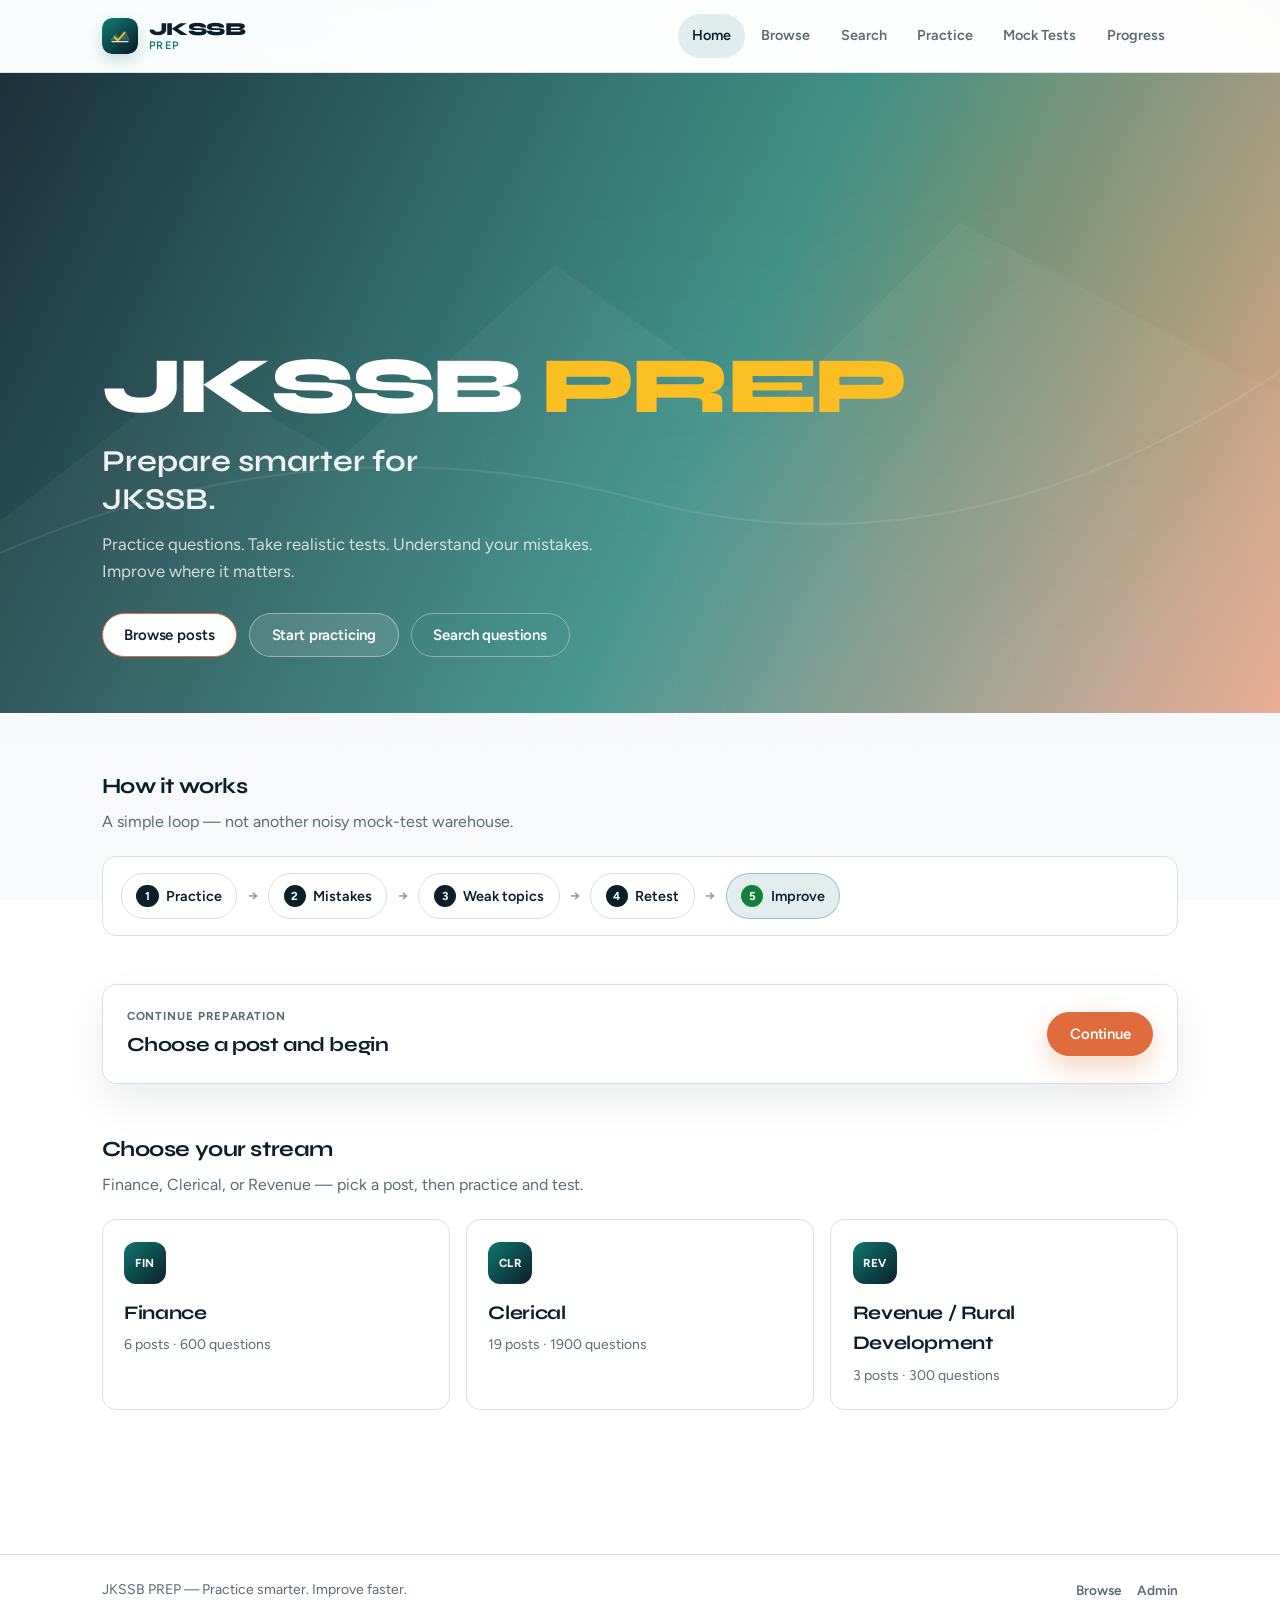
==== commit 9b7c233e: "Fix continue-link paths, SW cache, and post-gated topic drills. Normalize stored URLs for Home conti" ====
--- a/index.html
+++ b/index.html
@@ -68,7 +68,7 @@
 
       const progress = loadProgress();
       if (progress.continueUrl) {
-        document.getElementById('continue-link').href = progress.continueUrl;
+        document.getElementById('continue-link').href = resolveAppHref(progress.continueUrl);
         document.getElementById('continue-label').textContent = progress.continueLabel || 'Continue where you left off';
       } else {
         document.getElementById('continue-link').href = './pages/browse.html';
--- a/css/main.css
+++ b/css/main.css
@@ -1,5 +1,5 @@
 /* JKSSB PREP — Design system */
-@import url('https://fonts.googleapis.com/css2?family=Figtree:wght@400;500;600;700&family=Syne:wght@600;700;800&display=swap');
+@import url('https://fonts.googleapis.com/css2?family=Figtree:wght@400;500;600;700&family=Syne:wght@600;700;800&family=Noto+Nastaliq+Urdu:wght@400;700&display=swap');
 
 :root {
   --ink: #0b1f2a;
@@ -91,6 +91,8 @@
 }
 
 body > * { position: relative; z-index: 1; }
+#site-nav { z-index: 300; }
+.site-header { z-index: 300; }
 
 .container {
   width: 100%;
--- a/css/components.css
+++ b/css/components.css
@@ -1956,3 +1956,58 @@
   background: var(--lake-soft) !important;
   border-color: rgba(15, 118, 110, 0.4) !important;
 }
+
+/* Typing drill */
+.typing-input {
+  width: 100%;
+  margin-top: 1rem;
+  padding: 1rem 1.1rem;
+  border: 1.5px solid var(--border);
+  border-radius: var(--radius);
+  font-family: var(--font-body);
+  font-size: 1.05rem;
+  line-height: 1.55;
+  resize: vertical;
+  background: #fff;
+  color: var(--text);
+}
+.typing-input:focus {
+  outline: none;
+  border-color: var(--lake);
+  box-shadow: 0 0 0 4px var(--lake-soft);
+}
+
+/* Urdu / RTL support */
+:lang(ur),
+.question-panel__text:lang(ur),
+.option-btn__text:lang(ur) {
+  font-family: 'Noto Nastaliq Urdu', 'Urdu Typesetting', 'Geeza Pro', 'Segoe UI', sans-serif;
+  line-height: 2;
+  direction: rtl;
+  text-align: right;
+}
+
+.option-btn[lang="ur"] {
+  direction: rtl;
+  text-align: right;
+}
+
+.week-plan {
+  margin: 0;
+  padding-left: 1.25rem;
+  display: grid;
+  gap: 0.55rem;
+}
+
+.week-plan__item {
+  display: grid;
+  grid-template-columns: 3rem 1fr;
+  gap: 0.65rem;
+  color: var(--text);
+  line-height: 1.4;
+}
+
+.week-plan__item strong {
+  color: var(--ink);
+  font-family: var(--font-display);
+}
--- a/css/responsive.css
+++ b/css/responsive.css
@@ -65,6 +65,7 @@
   .bottom-nav {
     display: flex;
     align-items: stretch;
+    z-index: 400;
   }
 
   main#main-content,
@@ -153,6 +154,60 @@
   .continue-strip {
     flex-direction: column;
     align-items: stretch;
+  }
+
+  .post-hub__stats {
+    grid-template-columns: repeat(2, minmax(0, 1fr));
+    gap: 0.65rem;
+  }
+
+  .mock-layout {
+    grid-template-columns: 1fr;
+  }
+
+  .mock-nav-slot {
+    order: 2;
+    overflow-x: auto;
+  }
+
+  .test-navigator {
+    display: flex;
+    flex-wrap: nowrap;
+    overflow-x: auto;
+    gap: 0.35rem;
+    padding-bottom: 0.25rem;
+    -webkit-overflow-scrolling: touch;
+  }
+
+  .mock-controls {
+    position: sticky;
+    bottom: calc(var(--bottom-nav-height) + 0.5rem);
+    display: grid;
+    grid-template-columns: 1fr 1fr;
+    gap: 0.5rem;
+    background: rgba(255, 255, 255, 0.96);
+    backdrop-filter: blur(10px);
+    padding: 0.65rem;
+    border: 1px solid var(--border);
+    border-radius: var(--radius);
+    z-index: 50;
+  }
+
+  .mock-controls #mock-submit {
+    grid-column: 1 / -1;
+  }
+
+  .question-panel__header {
+    flex-wrap: wrap;
+    gap: 0.35rem;
+  }
+
+  .typing-input {
+    font-size: 16px; /* avoid iOS zoom */
+  }
+
+  .week-plan {
+    padding-left: 1.1rem;
   }
 }
 
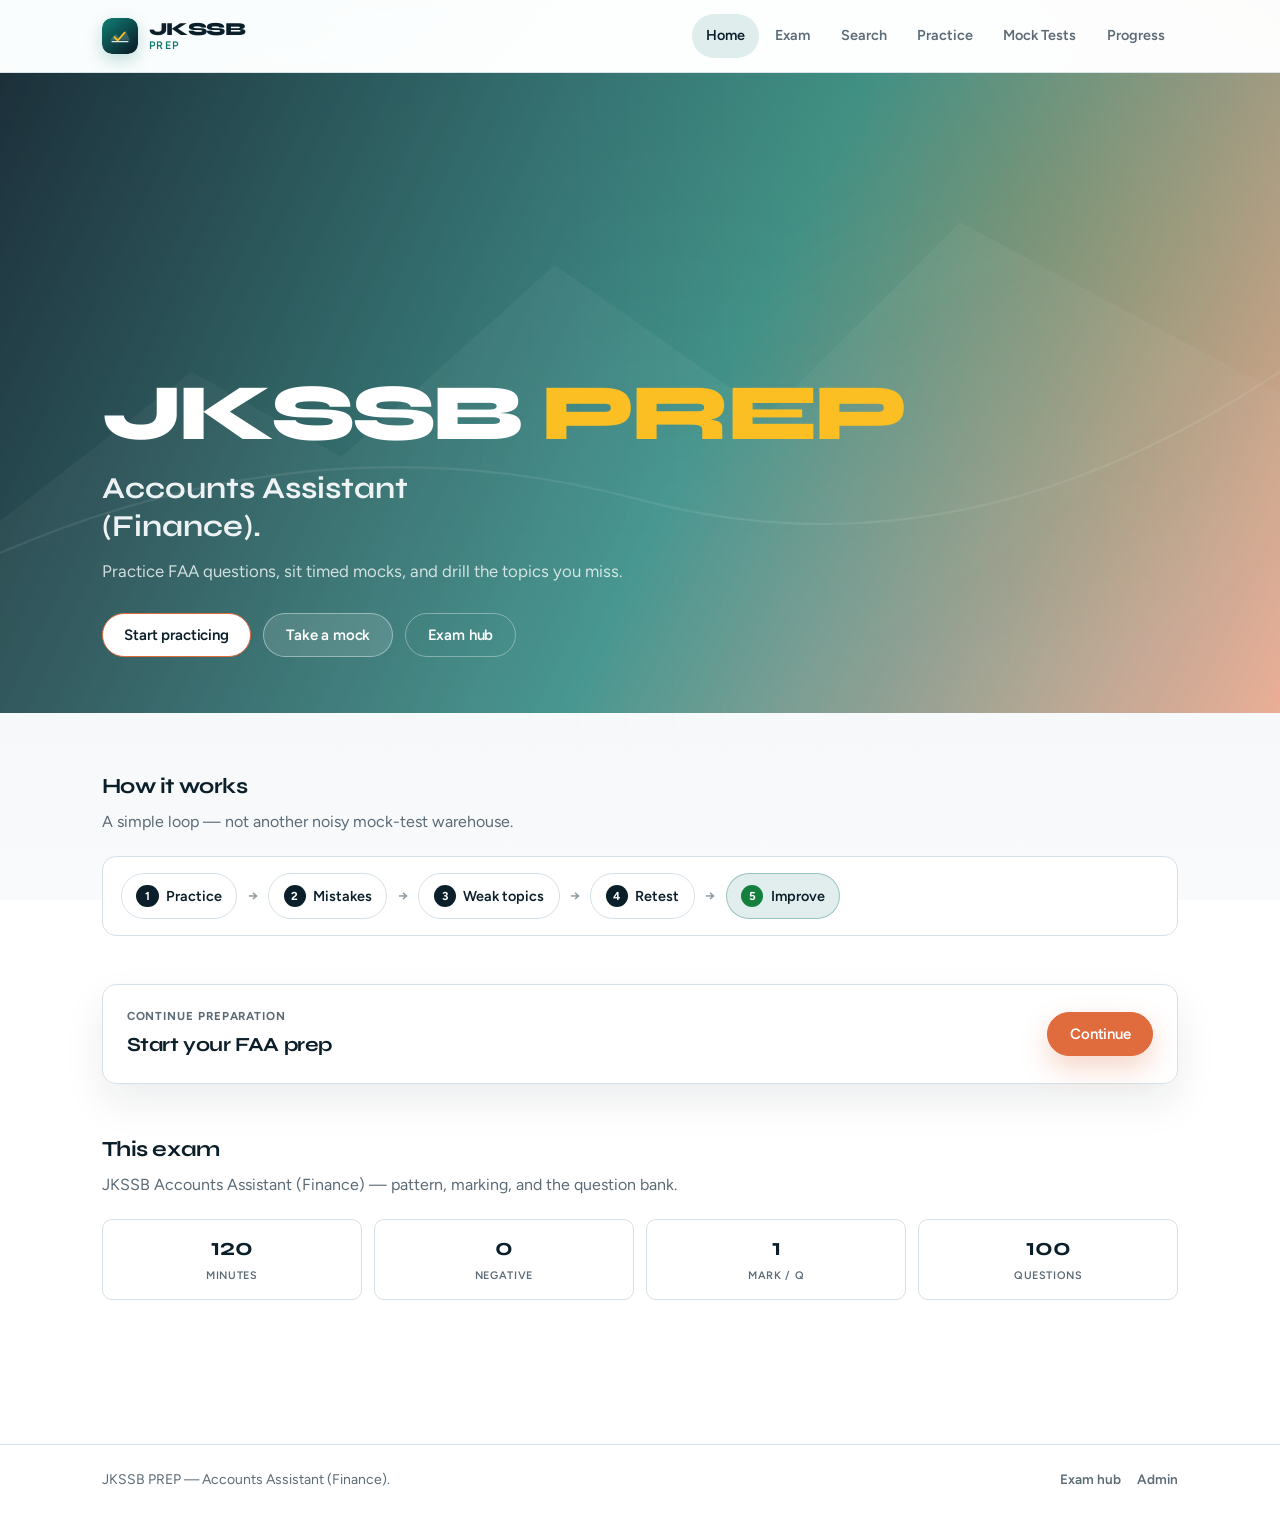
==== commit 4c866365: "Scope JKSSB PREP to Accounts Assistant (Finance) only. Drop every other post bank and auto-load the " ====
--- a/index.html
+++ b/index.html
@@ -3,7 +3,7 @@
 <head>
   <meta charset="UTF-8" />
   <meta name="viewport" content="width=device-width, initial-scale=1.0" />
-  <meta name="description" content="JKSSB PREP — Practice, mock tests, and smart review for Finance, Clerical, and Revenue posts." />
+  <meta name="description" content="JKSSB PREP — Practice and mock tests for Accounts Assistant (Finance)." />
   <meta name="theme-color" content="#0b1f2a" />
   <title>JKSSB PREP</title>
   <link rel="icon" href="./assets/logo/logo.svg" type="image/svg+xml" />
@@ -19,12 +19,12 @@
       <div class="site-hero__art" aria-hidden="true"></div>
       <div class="site-hero__inner">
         <p class="site-hero__brand">JKSSB <em>PREP</em></p>
-        <h1 class="site-hero__title">Prepare smarter for JKSSB.</h1>
-        <p class="site-hero__sub">Practice questions. Take realistic tests. Understand your mistakes. Improve where it matters.</p>
+        <h1 class="site-hero__title">Accounts Assistant (Finance).</h1>
+        <p class="site-hero__sub">Practice FAA questions, sit timed mocks, and drill the topics you miss.</p>
         <div class="site-hero__actions">
-          <a class="btn btn--primary" href="./pages/browse.html">Browse posts</a>
-          <a class="btn btn--secondary" href="./pages/practice.html">Start practicing</a>
-          <a class="btn btn--ghost" href="./pages/search.html">Search questions</a>
+          <a class="btn btn--primary" href="./pages/practice.html">Start practicing</a>
+          <a class="btn btn--secondary" href="./pages/mock.html">Take a mock</a>
+          <a class="btn btn--ghost" href="./pages/post.html?id=accounts-assistant-finance">Exam hub</a>
         </div>
       </div>
     </section>
@@ -40,16 +40,16 @@
         <div class="continue-strip">
           <div>
             <p class="continue-strip__label">Continue preparation</p>
-            <p class="continue-strip__title" id="continue-label">Choose a post and begin</p>
+            <p class="continue-strip__title" id="continue-label">Start your FAA prep</p>
           </div>
-          <a href="./pages/browse.html" id="continue-link" class="btn btn--ember">Continue</a>
+          <a href="./pages/practice.html" id="continue-link" class="btn btn--ember">Continue</a>
         </div>
       </section>
 
       <section class="section">
-        <h2 class="section-title">Choose your stream</h2>
-        <p class="section-lead">Finance, Clerical, or Revenue — pick a post, then practice and test.</p>
-        <div id="home-categories" class="category-grid"></div>
+        <h2 class="section-title">This exam</h2>
+        <p class="section-lead">JKSSB Accounts Assistant (Finance) — pattern, marking, and the question bank.</p>
+        <div id="home-categories" class="post-hub__stats" aria-label="Exam configuration"></div>
       </section>
     </div>
   </main>
@@ -71,44 +71,42 @@
         document.getElementById('continue-link').href = resolveAppHref(progress.continueUrl);
         document.getElementById('continue-label').textContent = progress.continueLabel || 'Continue where you left off';
       } else {
-        document.getElementById('continue-link').href = './pages/browse.html';
-        document.getElementById('continue-label').textContent = 'Choose a post and begin';
+        document.getElementById('continue-link').href = './pages/practice.html';
+        document.getElementById('continue-label').textContent = 'Start your FAA prep';
       }
 
       const categoriesEl = document.getElementById('home-categories');
       try {
-        await loadCatalog();
-        const categories = getCategories();
-        if (!categories.length) {
+        const dataResult = await initAppData({ mode: 'shell' });
+        if (!dataResult.ok) {
           categoriesEl.appendChild(UI.EmptyState({
-            title: 'Catalog not loaded',
-            message: 'Categories will appear once data is available.',
+            title: 'Unable to load exam',
+            message: dataResult.error || 'Please refresh the page.',
           }));
-        } else {
-          categories.forEach((cat) => {
-            const postCount = (cat.posts || []).length;
-            const questionCount = (cat.posts || []).reduce((n, p) => n + (p.question_count || 0), 0);
-            if (typeof UI.CategoryTile === 'function') {
-              categoriesEl.appendChild(UI.CategoryTile(cat, {
-                href: pagesHref('browse.html', { category: cat.id }),
-                postCount,
-                questionCount,
-              }));
-            } else {
-              const a = document.createElement('a');
-              a.className = 'category-tile';
-              a.href = pagesHref('browse.html', { category: cat.id });
-              a.innerHTML = `
-                <span class="category-tile__icon">${escapeHtml(categoryIconLabel(cat.icon || cat.id))}</span>
-                <h3 class="category-tile__title">${escapeHtml(cat.name)}</h3>
-                <p class="category-tile__meta">${postCount} posts · ${questionCount} questions</p>`;
-              categoriesEl.appendChild(a);
-            }
-          });
+          return;
         }
+        const exam = getExamConfigForPost();
+        const loaded = getActiveQuestions().length;
+        categoriesEl.innerHTML = `
+          <div class="post-hub__stat">
+            <span class="post-hub__stat-value">${exam.duration_minutes}</span>
+            <span class="post-hub__stat-label">Minutes</span>
+          </div>
+          <div class="post-hub__stat">
+            <span class="post-hub__stat-value">${exam.negative_marking}</span>
+            <span class="post-hub__stat-label">Negative</span>
+          </div>
+          <div class="post-hub__stat">
+            <span class="post-hub__stat-value">${exam.marks_per_question}</span>
+            <span class="post-hub__stat-label">Mark / Q</span>
+          </div>
+          <div class="post-hub__stat">
+            <span class="post-hub__stat-value">${loaded}</span>
+            <span class="post-hub__stat-label">Questions</span>
+          </div>`;
       } catch (err) {
         categoriesEl.appendChild(UI.EmptyState({
-          title: 'Unable to load catalog',
+          title: 'Unable to load exam',
           message: 'Please refresh the page.',
         }));
       }
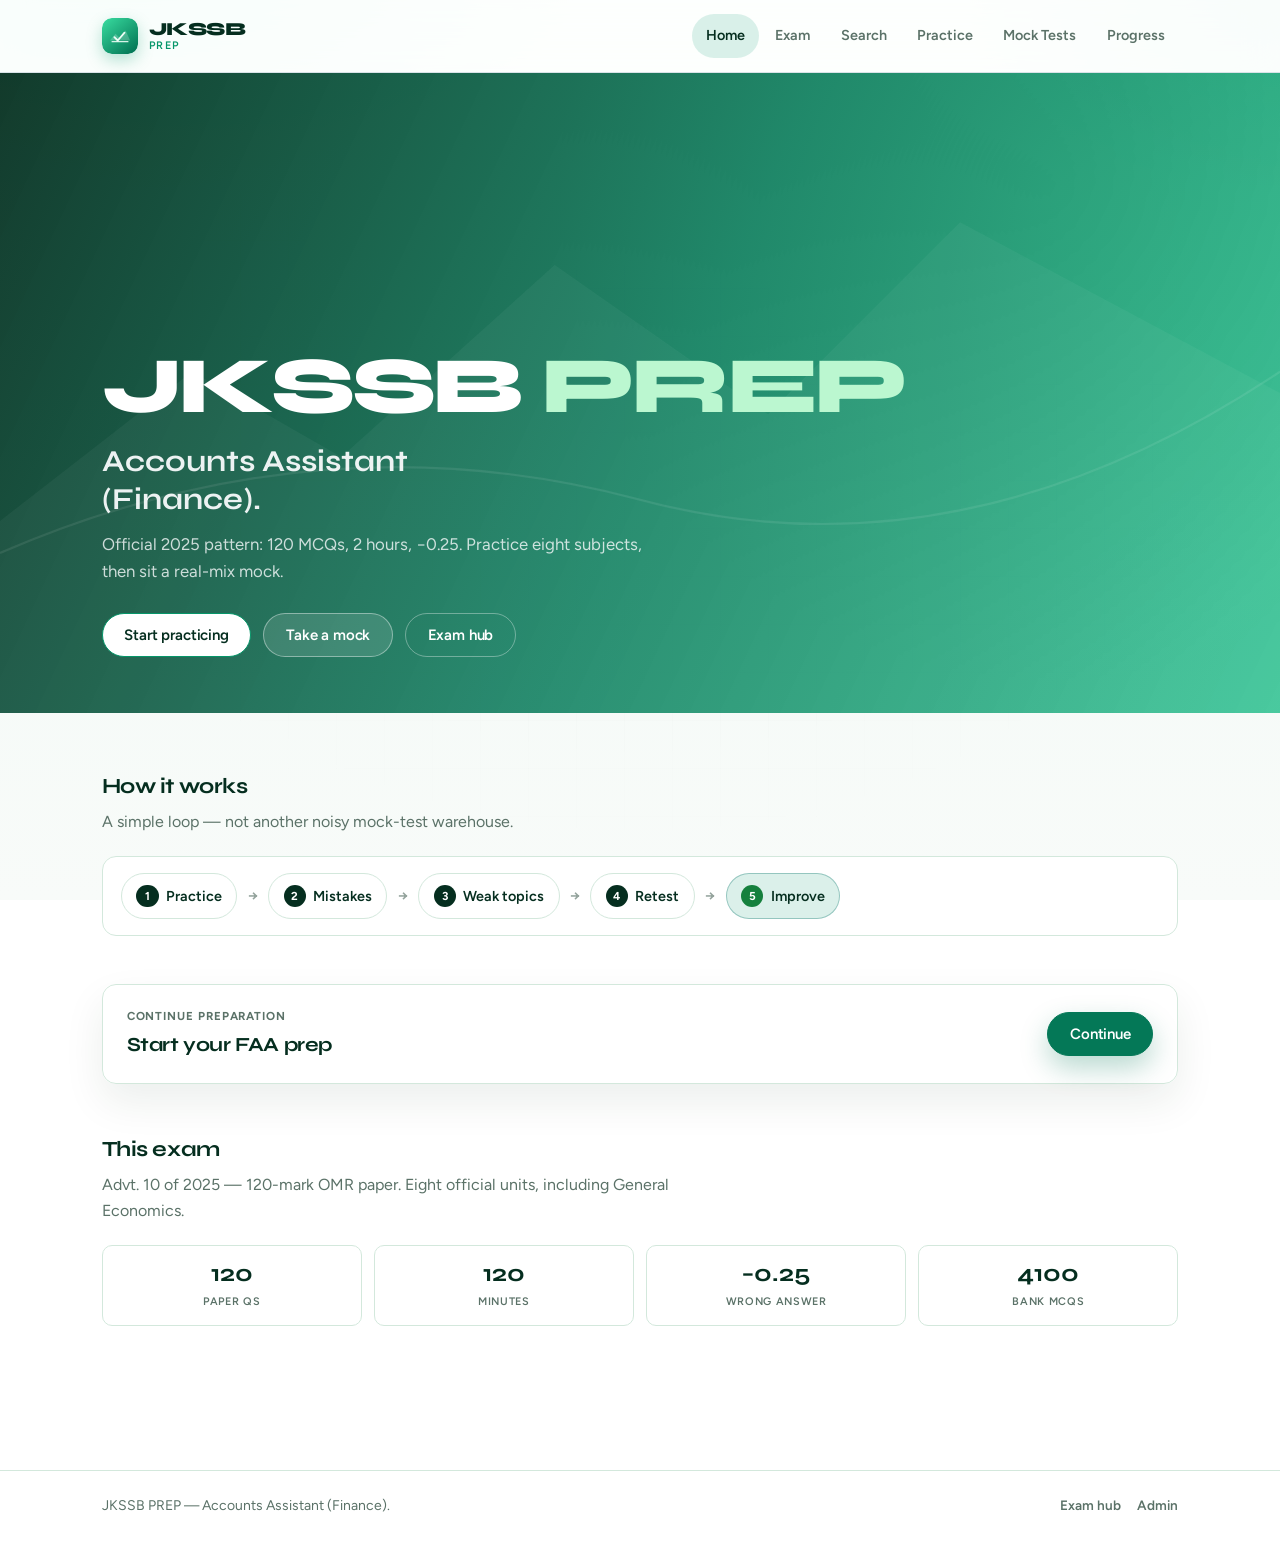
==== commit 482708e5: "Ship the official FAA 2025 bank, mocks, and emerald theme. Match Advt. 10 of 2025 (120 Q, −0.25, eig" ====
--- a/index.html
+++ b/index.html
@@ -4,7 +4,7 @@
   <meta charset="UTF-8" />
   <meta name="viewport" content="width=device-width, initial-scale=1.0" />
   <meta name="description" content="JKSSB PREP — Practice and mock tests for Accounts Assistant (Finance)." />
-  <meta name="theme-color" content="#0b1f2a" />
+  <meta name="theme-color" content="#047857" />
   <title>JKSSB PREP</title>
   <link rel="icon" href="./assets/logo/logo.svg" type="image/svg+xml" />
   <link rel="stylesheet" href="./css/main.css" />
@@ -20,7 +20,7 @@
       <div class="site-hero__inner">
         <p class="site-hero__brand">JKSSB <em>PREP</em></p>
         <h1 class="site-hero__title">Accounts Assistant (Finance).</h1>
-        <p class="site-hero__sub">Practice FAA questions, sit timed mocks, and drill the topics you miss.</p>
+        <p class="site-hero__sub">Official 2025 pattern: 120 MCQs, 2 hours, −0.25. Practice eight subjects, then sit a real-mix mock.</p>
         <div class="site-hero__actions">
           <a class="btn btn--primary" href="./pages/practice.html">Start practicing</a>
           <a class="btn btn--secondary" href="./pages/mock.html">Take a mock</a>
@@ -48,7 +48,7 @@
 
       <section class="section">
         <h2 class="section-title">This exam</h2>
-        <p class="section-lead">JKSSB Accounts Assistant (Finance) — pattern, marking, and the question bank.</p>
+        <p class="section-lead">Advt. 10 of 2025 — 120-mark OMR paper. Eight official units, including General Economics.</p>
         <div id="home-categories" class="post-hub__stats" aria-label="Exam configuration"></div>
       </section>
     </div>
@@ -89,20 +89,20 @@
         const loaded = getActiveQuestions().length;
         categoriesEl.innerHTML = `
           <div class="post-hub__stat">
+            <span class="post-hub__stat-value">${exam.default_question_count}</span>
+            <span class="post-hub__stat-label">Paper Qs</span>
+          </div>
+          <div class="post-hub__stat">
             <span class="post-hub__stat-value">${exam.duration_minutes}</span>
             <span class="post-hub__stat-label">Minutes</span>
           </div>
           <div class="post-hub__stat">
-            <span class="post-hub__stat-value">${exam.negative_marking}</span>
-            <span class="post-hub__stat-label">Negative</span>
-          </div>
-          <div class="post-hub__stat">
-            <span class="post-hub__stat-value">${exam.marks_per_question}</span>
-            <span class="post-hub__stat-label">Mark / Q</span>
+            <span class="post-hub__stat-value">−${exam.negative_marking}</span>
+            <span class="post-hub__stat-label">Wrong answer</span>
           </div>
           <div class="post-hub__stat">
             <span class="post-hub__stat-value">${loaded}</span>
-            <span class="post-hub__stat-label">Questions</span>
+            <span class="post-hub__stat-label">Bank MCQs</span>
           </div>`;
       } catch (err) {
         categoriesEl.appendChild(UI.EmptyState({
--- a/css/main.css
+++ b/css/main.css
@@ -2,25 +2,25 @@
 @import url('https://fonts.googleapis.com/css2?family=Figtree:wght@400;500;600;700&family=Syne:wght@600;700;800&family=Noto+Nastaliq+Urdu:wght@400;700&display=swap');
 
 :root {
-  --ink: #0b1f2a;
-  --ink-soft: #163445;
-  --lake: #0f766e;
-  --lake-bright: #14b8a6;
-  --lake-soft: rgba(15, 118, 110, 0.12);
-  --ember: #e06b3c;
-  --ember-soft: rgba(224, 107, 60, 0.14);
-  --gold: #fbbf24;
+  --ink: #052e1f;
+  --ink-soft: #0b3d2c;
+  --lake: #059669;
+  --lake-bright: #34d399;
+  --lake-soft: rgba(5, 150, 105, 0.14);
+  --ember: #047857;
+  --ember-soft: rgba(4, 120, 87, 0.14);
+  --gold: #bbf7d0;
   --success: #15803d;
   --success-soft: rgba(21, 128, 61, 0.12);
-  --danger: #c24141;
-  --danger-soft: rgba(194, 65, 65, 0.12);
-  --mist: #f3f6f8;
-  --mist-deep: #e7eef2;
+  --danger: #dc2626;
+  --danger-soft: rgba(220, 38, 38, 0.12);
+  --mist: #f3faf6;
+  --mist-deep: #e4f4eb;
   --paper: #ffffff;
-  --text: #14212b;
-  --muted: #5b6b76;
-  --border: #d5e0e6;
-  --focus: #0f766e;
+  --text: #123028;
+  --muted: #5b7268;
+  --border: #d3e8dc;
+  --focus: #059669;
 
   /* aliases used across components */
   --color-primary: var(--ink);
@@ -45,8 +45,8 @@
   --radius: 14px;
   --radius-sm: 10px;
   --radius-lg: 22px;
-  --shadow: 0 1px 0 rgba(11, 31, 42, 0.04);
-  --shadow-md: 0 18px 40px rgba(11, 31, 42, 0.08);
+  --shadow: 0 1px 0 rgba(5, 46, 31, 0.04);
+  --shadow-md: 0 18px 40px rgba(5, 46, 31, 0.08);
   --max-width: 1120px;
   --nav-height: 72px;
   --bottom-nav-height: 70px;
@@ -70,9 +70,9 @@
   display: flex;
   flex-direction: column;
   background:
-    radial-gradient(900px 480px at 8% -8%, rgba(20, 184, 166, 0.16), transparent 55%),
-    radial-gradient(700px 420px at 100% 0%, rgba(224, 107, 60, 0.08), transparent 45%),
-    linear-gradient(180deg, #eef5f6 0%, var(--mist) 42%, #f8fafb 100%);
+    radial-gradient(900px 480px at 8% -8%, rgba(52, 211, 153, 0.22), transparent 55%),
+    radial-gradient(700px 420px at 100% 0%, rgba(5, 150, 105, 0.12), transparent 45%),
+    linear-gradient(180deg, #eefaf3 0%, var(--mist) 42%, #f8fbf9 100%);
   background-attachment: fixed;
 }
 
@@ -84,8 +84,8 @@
   z-index: 0;
   opacity: 0.4;
   background-image:
-    linear-gradient(rgba(11, 31, 42, 0.03) 1px, transparent 1px),
-    linear-gradient(90deg, rgba(11, 31, 42, 0.03) 1px, transparent 1px);
+    linear-gradient(rgba(5, 46, 31, 0.035) 1px, transparent 1px),
+    linear-gradient(90deg, rgba(5, 46, 31, 0.035) 1px, transparent 1px);
   background-size: 48px 48px;
   mask-image: radial-gradient(ellipse at center, black 20%, transparent 75%);
 }
@@ -174,7 +174,7 @@
   width: 36px;
   height: 36px;
   border-radius: 10px;
-  box-shadow: 0 6px 16px rgba(15, 118, 110, 0.25);
+  box-shadow: 0 6px 16px rgba(5, 150, 105, 0.28);
 }
 
 .brand__name {
@@ -263,8 +263,8 @@
   align-items: flex-end;
   color: #f8fafb;
   background:
-    linear-gradient(115deg, rgba(11, 31, 42, 0.92) 0%, rgba(15, 118, 110, 0.78) 55%, rgba(224, 107, 60, 0.55) 100%),
-    radial-gradient(circle at 80% 20%, rgba(251, 191, 36, 0.35), transparent 40%);
+    linear-gradient(115deg, rgba(5, 46, 31, 0.94) 0%, rgba(4, 120, 87, 0.88) 52%, rgba(16, 185, 129, 0.78) 100%),
+    radial-gradient(circle at 82% 18%, rgba(187, 247, 208, 0.35), transparent 42%);
 }
 
 .site-hero__art {
@@ -333,7 +333,7 @@
 }
 
 .site-hero .btn--primary:hover {
-  background: #eef5f6;
+  background: #ecfdf5;
   color: var(--ink);
 }
 
--- a/css/components.css
+++ b/css/components.css
@@ -35,15 +35,15 @@
 }
 
 .btn--primary {
-  background: var(--ember);
-  color: #fff;
-  border-color: var(--ember);
-  box-shadow: 0 12px 28px rgba(224, 107, 60, 0.28);
+  background: var(--lake);
+  color: #fff;
+  border-color: var(--lake);
+  box-shadow: 0 12px 28px rgba(5, 150, 105, 0.28);
 }
 
 .btn--primary:hover:not(:disabled) {
-  background: #c95a30;
-  border-color: #c95a30;
+  background: #047857;
+  border-color: #047857;
   color: #fff;
 }
 
@@ -51,11 +51,11 @@
   background: var(--ember);
   color: #fff;
   border-color: var(--ember);
-  box-shadow: 0 12px 28px rgba(224, 107, 60, 0.28);
+  box-shadow: 0 12px 28px rgba(4, 120, 87, 0.28);
 }
 
 .btn--ember:hover:not(:disabled) {
-  background: #c95a30;
+  background: #065f46;
   color: #fff;
 }
 
@@ -71,14 +71,14 @@
 }
 
 .btn--secondary {
-  background: var(--lake);
-  color: #fff;
-  border-color: var(--lake);
+  background: var(--ink);
+  color: #fff;
+  border-color: var(--ink);
 }
 
 .btn--secondary:hover:not(:disabled) {
-  background: #0d655e;
-  border-color: #0d655e;
+  background: var(--ink-soft);
+  border-color: var(--ink-soft);
   color: #fff;
 }
 
@@ -119,15 +119,15 @@
 
 .btn--icon:hover:not(:disabled),
 .bookmark-btn:hover:not(:disabled) {
-  border-color: var(--gold);
-  color: var(--ember);
-  background: var(--ember-soft);
+  border-color: var(--lake);
+  color: var(--lake);
+  background: var(--lake-soft);
 }
 
 .bookmark-btn[aria-pressed="true"] {
-  border-color: var(--gold);
-  color: var(--ember);
-  background: var(--ember-soft);
+  border-color: var(--lake);
+  color: var(--lake);
+  background: var(--lake-soft);
 }
 
 /* ── Cards & lists ───────────────────────────────────────── */
@@ -163,7 +163,7 @@
 }
 
 .badge--muted {
-  background: rgba(11, 31, 42, 0.06);
+  background: rgba(5, 46, 31, 0.06);
   color: var(--muted);
 }
 
@@ -215,7 +215,7 @@
   color: #f8fafb;
   overflow: hidden;
   background:
-    linear-gradient(125deg, rgba(11, 31, 42, 0.94) 0%, rgba(15, 118, 110, 0.82) 52%, rgba(224, 107, 60, 0.5) 100%);
+    linear-gradient(125deg, rgba(5, 46, 31, 0.94) 0%, rgba(4, 120, 87, 0.88) 52%, rgba(16, 185, 129, 0.72) 100%);
 }
 
 .hero::before {
@@ -310,7 +310,7 @@
   margin-bottom: 0.5rem;
   color: #f8fafb;
   background:
-    linear-gradient(125deg, rgba(11, 31, 42, 0.94) 0%, rgba(15, 118, 110, 0.82) 52%, rgba(224, 107, 60, 0.5) 100%);
+    linear-gradient(125deg, rgba(5, 46, 31, 0.94) 0%, rgba(4, 120, 87, 0.88) 52%, rgba(16, 185, 129, 0.72) 100%);
 }
 
 .hero-stage__inner { max-width: var(--max-width); margin: 0 auto; padding: 0 1.35rem; }
@@ -776,6 +776,26 @@
   margin: 0;
   font-size: 0.875rem;
   color: var(--muted);
+}
+
+.subject-grid {
+  display: grid;
+  grid-template-columns: repeat(auto-fit, minmax(220px, 1fr));
+  gap: 0.75rem;
+  margin: 0.75rem 0 0;
+}
+
+button.post-hub__action {
+  cursor: pointer;
+  font: inherit;
+  text-align: left;
+  width: 100%;
+}
+
+.post-hub__action--active {
+  border-color: var(--lake);
+  box-shadow: var(--shadow-md);
+  background: var(--lake-soft);
 }
 
 /* ── Learning loop ─────────────────────────────────────────── */
@@ -1055,10 +1075,12 @@
     box-shadow var(--transition);
 }
 
-.option-btn:hover:not(:disabled),
-.option:hover:not(:disabled) {
-  border-color: var(--lake);
-  background: var(--lake-soft);
+@media (hover: hover) and (pointer: fine) {
+  .option-btn:hover:not(:disabled),
+  .option:hover:not(:disabled) {
+    border-color: var(--lake);
+    background: var(--lake-soft);
+  }
 }
 
 .option-btn:focus-visible,
@@ -1068,14 +1090,18 @@
 }
 
 .option-btn--selected,
-.option--selected {
+.option--selected,
+.option-btn[aria-pressed="true"],
+.option-btn[aria-checked="true"] {
   border-color: var(--lake);
   background: var(--lake-soft);
-  box-shadow: inset 0 0 0 1px rgba(15, 118, 110, 0.2);
+  box-shadow: inset 0 0 0 1px rgba(5, 150, 105, 0.35);
 }
 
 .option-btn--selected .option-btn__id,
-.option--selected .option-btn__id {
+.option--selected .option-btn__id,
+.option-btn[aria-pressed="true"] .option-btn__id,
+.option-btn[aria-checked="true"] .option-btn__id {
   background: var(--lake);
   color: #fff;
 }
@@ -1311,9 +1337,9 @@
 }
 
 .test-navigator__item--current {
-  background: var(--ink);
-  color: #fff;
-  border-color: var(--ink);
+  background: var(--lake);
+  color: #fff;
+  border-color: var(--lake);
 }
 
 /* ── Stats & progress ──────────────────────────────────────── */
@@ -1622,7 +1648,7 @@
 .modal-overlay {
   position: fixed;
   inset: 0;
-  background: rgba(11, 31, 42, 0.52);
+  background: rgba(5, 46, 31, 0.52);
   backdrop-filter: blur(4px);
   display: flex;
   align-items: center;
@@ -1772,69 +1798,6 @@
   padding-top: 0.5rem;
 }
 
-.option-btn {
-  width: 100%;
-  text-align: left;
-  display: flex;
-  align-items: flex-start;
-  gap: 0.85rem;
-  min-height: 56px;
-  padding: 0.95rem 1.1rem;
-  border: 1.5px solid var(--border);
-  border-radius: var(--radius);
-  background: #fff;
-  cursor: pointer;
-  font-family: var(--font-body);
-  font-size: 1rem;
-  line-height: 1.45;
-  color: var(--text);
-  transition: border-color var(--transition), background var(--transition), transform var(--transition);
-}
-
-.option-btn:hover:not(:disabled) {
-  border-color: var(--lake);
-  background: var(--lake-soft);
-}
-
-.option-btn--selected {
-  border-color: var(--lake);
-  background: var(--lake-soft);
-  box-shadow: inset 0 0 0 1px var(--lake);
-}
-
-.option-btn--correct {
-  border-color: var(--success);
-  background: var(--success-soft);
-}
-
-.option-btn--incorrect {
-  border-color: var(--danger);
-  background: var(--danger-soft);
-}
-
-.option-btn__id {
-  flex-shrink: 0;
-  width: 1.85rem;
-  height: 1.85rem;
-  border-radius: 999px;
-  display: inline-flex;
-  align-items: center;
-  justify-content: center;
-  font-weight: 700;
-  font-size: 0.85rem;
-  background: var(--mist-deep);
-  color: var(--ink);
-}
-
-.option-btn--correct .option-btn__id { background: var(--success); color: #fff; }
-.option-btn--incorrect .option-btn__id { background: var(--danger); color: #fff; }
-
-.options-grid {
-  display: flex;
-  flex-direction: column;
-  gap: 0.7rem;
-}
-
 .question-panel__text,
 .question-card__text {
   font-size: 1.08rem;
@@ -1944,17 +1907,6 @@
   font-weight: 700;
   font-variant-numeric: tabular-nums;
   letter-spacing: -0.02em;
-}
-
-.test-navigator__item--current {
-  background: var(--lake) !important;
-  color: #fff !important;
-  border-color: var(--lake) !important;
-}
-
-.test-navigator__item--answered {
-  background: var(--lake-soft) !important;
-  border-color: rgba(15, 118, 110, 0.4) !important;
 }
 
 /* Typing drill */
--- a/css/responsive.css
+++ b/css/responsive.css
@@ -137,6 +137,10 @@
     width: 100%;
   }
 
+  .subject-grid {
+    grid-template-columns: 1fr;
+  }
+
   .browse-tabs {
     overflow-x: auto;
     flex-wrap: nowrap;
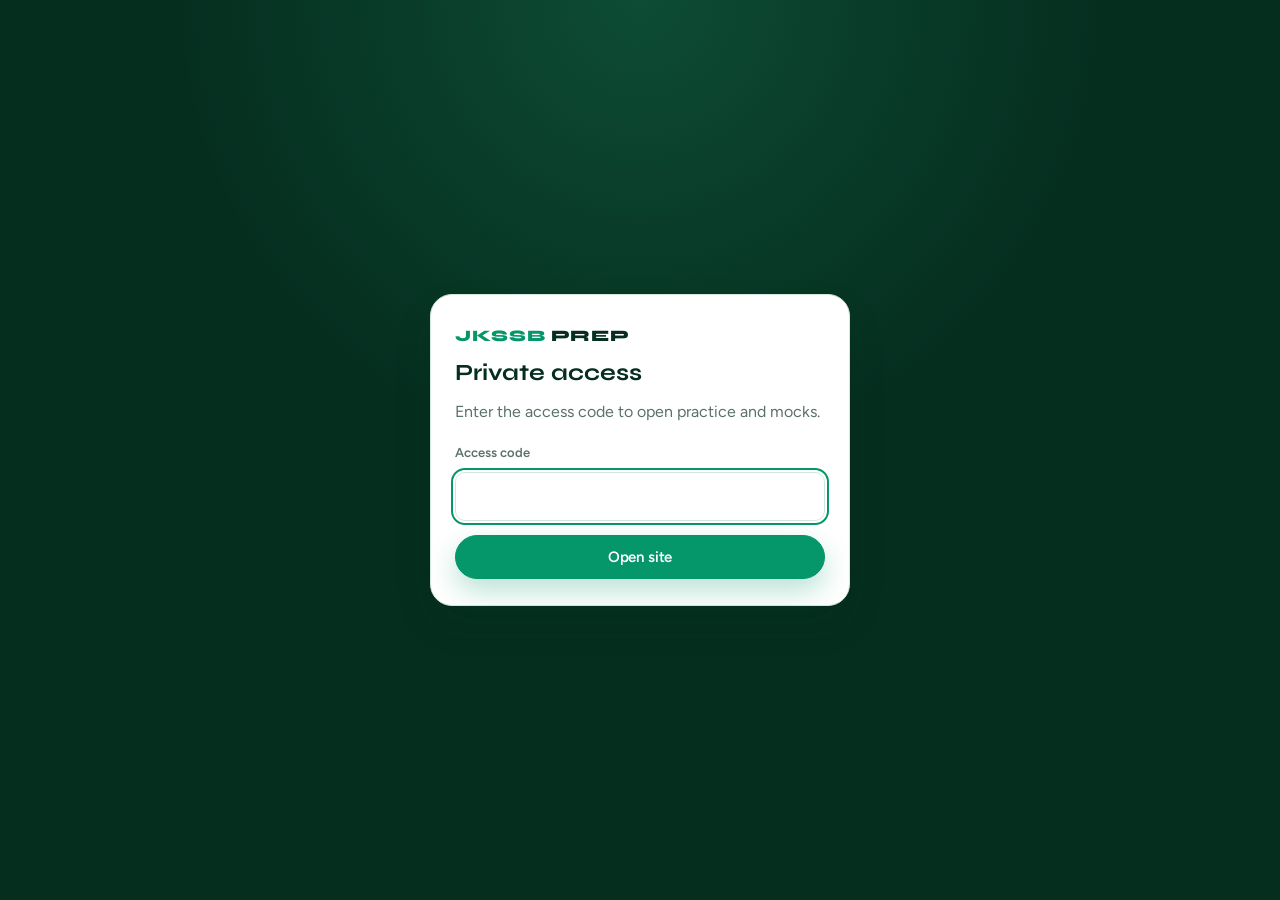
==== commit 6c10e236: "Add a site access gate so casual visitors cannot open tests from the public link." ====
--- a/index.html
+++ b/index.html
@@ -7,6 +7,7 @@
   <meta name="theme-color" content="#047857" />
   <title>JKSSB PREP</title>
   <link rel="icon" href="./assets/logo/logo.svg" type="image/svg+xml" />
+  <script src="./js/gate.js"></script>
   <link rel="stylesheet" href="./css/main.css" />
   <link rel="stylesheet" href="./css/components.css" />
   <link rel="stylesheet" href="./css/responsive.css" />
--- a/css/main.css
+++ b/css/main.css
@@ -69,28 +69,28 @@
   min-height: 100vh;
   display: flex;
   flex-direction: column;
-  background:
-    radial-gradient(900px 480px at 8% -8%, rgba(52, 211, 153, 0.22), transparent 55%),
-    radial-gradient(700px 420px at 100% 0%, rgba(5, 150, 105, 0.12), transparent 45%),
-    linear-gradient(180deg, #eefaf3 0%, var(--mist) 42%, #f8fbf9 100%);
+  background: #f3f5f2;
   background-attachment: fixed;
 }
 
+html.site-locked:not(.site-unlocked) body {
+  background: #052e1f;
+}
+
+html.site-locked:not(.site-unlocked) body > *:not(#site-gate) {
+  display: none !important;
+}
+
 body::before {
-  content: '';
-  position: fixed;
-  inset: 0;
-  pointer-events: none;
-  z-index: 0;
-  opacity: 0.4;
-  background-image:
-    linear-gradient(rgba(5, 46, 31, 0.035) 1px, transparent 1px),
-    linear-gradient(90deg, rgba(5, 46, 31, 0.035) 1px, transparent 1px);
-  background-size: 48px 48px;
-  mask-image: radial-gradient(ellipse at center, black 20%, transparent 75%);
-}
-
-body > * { position: relative; z-index: 1; }
+  display: none;
+}
+
+body.exam-mode .site-footer { display: none; }
+body.exam-mode .bottom-nav { display: none !important; }
+body.exam-mode main#main-content,
+body.exam-mode main.container {
+  padding-bottom: 2rem;
+}
 #site-nav { z-index: 300; }
 .site-header { z-index: 300; }
 
--- a/css/components.css
+++ b/css/components.css
@@ -167,10 +167,19 @@
   color: var(--muted);
 }
 
-.badge--outline {
-  background: transparent;
-  border: 1px solid var(--border);
-  color: var(--muted);
+.badge--generated {
+  background: rgba(180, 83, 9, 0.12);
+  color: #9a3412;
+}
+
+.badge--human-reviewed {
+  background: rgba(4, 120, 87, 0.14);
+  color: var(--lake);
+}
+
+.badge--official-pyq {
+  background: rgba(15, 118, 110, 0.16);
+  color: #0f766e;
 }
 
 .chip,
@@ -779,23 +788,50 @@
 }
 
 .subject-grid {
-  display: grid;
-  grid-template-columns: repeat(auto-fit, minmax(220px, 1fr));
-  gap: 0.75rem;
+  display: flex;
+  flex-wrap: wrap;
+  gap: 0.5rem;
   margin: 0.75rem 0 0;
 }
 
-button.post-hub__action {
+.subject-chip {
+  display: inline-flex;
+  flex-direction: column;
+  align-items: flex-start;
+  gap: 0.1rem;
+  min-height: 48px;
+  padding: 0.55rem 0.9rem;
+  border: 1.5px solid var(--border);
+  border-radius: 999px;
+  background: var(--paper);
+  color: var(--ink);
   cursor: pointer;
   font: inherit;
   text-align: left;
-  width: 100%;
-}
-
-.post-hub__action--active {
+  transition: border-color var(--transition), background var(--transition), color var(--transition);
+}
+
+.subject-chip:hover {
   border-color: var(--lake);
-  box-shadow: var(--shadow-md);
-  background: var(--lake-soft);
+}
+
+.subject-chip.is-active {
+  background: var(--ink);
+  border-color: var(--ink);
+  color: #fff;
+}
+
+.subject-chip__title {
+  font-size: 0.92rem;
+  font-weight: 700;
+  line-height: 1.2;
+}
+
+.subject-chip__meta {
+  margin: 0;
+  font-size: 0.7rem;
+  font-weight: 600;
+  opacity: 0.72;
 }
 
 /* ── Learning loop ─────────────────────────────────────────── */
@@ -1056,16 +1092,16 @@
 .option-btn,
 .option {
   display: flex;
-  align-items: flex-start;
+  align-items: center;
   gap: 0.9rem;
   width: 100%;
-  min-height: 56px;
-  padding: 0.9rem 1.1rem;
-  border: 2px solid var(--border);
-  border-radius: var(--radius-sm);
-  background: var(--paper);
+  min-height: 58px;
+  padding: 0.85rem 1rem;
+  border: 1.5px solid var(--border);
+  border-radius: 16px;
+  background: #fff;
   font-family: var(--font-body);
-  font-size: 1rem;
+  font-size: 1.02rem;
   line-height: 1.45;
   text-align: left;
   cursor: pointer;
@@ -1076,10 +1112,10 @@
 }
 
 @media (hover: hover) and (pointer: fine) {
-  .option-btn:hover:not(:disabled),
-  .option:hover:not(:disabled) {
-    border-color: var(--lake);
-    background: var(--lake-soft);
+  .option-btn:hover:not(:disabled):not(.option-btn--selected):not(.option-btn--correct):not(.option-btn--incorrect),
+  .option:hover:not(:disabled):not(.option--selected) {
+    border-color: #b7d4c4;
+    background: #fbfdfb;
   }
 }
 
@@ -1094,8 +1130,8 @@
 .option-btn[aria-pressed="true"],
 .option-btn[aria-checked="true"] {
   border-color: var(--lake);
-  background: var(--lake-soft);
-  box-shadow: inset 0 0 0 1px rgba(5, 150, 105, 0.35);
+  background: #ecfdf5;
+  box-shadow: none;
 }
 
 .option-btn--selected .option-btn__id,
@@ -1103,7 +1139,24 @@
 .option-btn[aria-pressed="true"] .option-btn__id,
 .option-btn[aria-checked="true"] .option-btn__id {
   background: var(--lake);
-  color: #fff;
+  border-color: var(--lake);
+  color: #fff;
+}
+
+.option-btn__id {
+  flex-shrink: 0;
+  width: 2.35rem;
+  height: 2.35rem;
+  display: flex;
+  align-items: center;
+  justify-content: center;
+  border-radius: 999px;
+  border: 2px solid var(--border);
+  background: #fff;
+  font-weight: 800;
+  font-size: 0.95rem;
+  color: var(--ink);
+  transition: background var(--transition), color var(--transition), border-color var(--transition);
 }
 
 .option-btn--correct,
@@ -1125,34 +1178,21 @@
   cursor: default;
 }
 
-.option-btn__id {
-  flex-shrink: 0;
-  width: 2rem;
-  height: 2rem;
-  display: flex;
-  align-items: center;
-  justify-content: center;
-  border-radius: 8px;
-  background: var(--mist-deep);
-  font-weight: 700;
-  font-size: 0.8125rem;
-  color: var(--ink);
-  transition: background var(--transition), color var(--transition);
-}
-
 .option-btn--correct .option-btn__id {
   background: var(--success);
+  border-color: var(--success);
   color: #fff;
 }
 
 .option-btn--incorrect .option-btn__id {
   background: var(--danger);
+  border-color: var(--danger);
   color: #fff;
 }
 
 .option-btn__text {
   flex: 1;
-  padding-top: 0.15rem;
+  padding-top: 0;
 }
 
 .option-btn__mark {
@@ -1306,19 +1346,20 @@
 }
 
 .test-navigator {
-  display: flex;
-  flex-wrap: wrap;
-  gap: 0.4rem;
+  display: grid;
+  grid-template-columns: repeat(6, minmax(0, 1fr));
+  gap: 0.35rem;
 }
 
 .test-navigator__item {
-  min-width: 44px;
-  min-height: 44px;
-  border: 1px solid var(--border);
-  border-radius: var(--radius-sm);
-  background: var(--paper);
-  font-size: 0.8125rem;
-  font-weight: 600;
+  min-width: 0;
+  width: 100%;
+  min-height: 36px;
+  border: 1px solid var(--border);
+  border-radius: 8px;
+  background: var(--paper);
+  font-size: 0.75rem;
+  font-weight: 700;
   cursor: pointer;
   font-family: var(--font-body);
   color: var(--text);
@@ -1565,6 +1606,17 @@
   gap: 0.75rem 1rem;
   font-size: 0.8125rem;
   margin-bottom: 0.65rem;
+}
+
+.mistake-card__explanation {
+  margin: 0 0 0.75rem;
+  font-size: 0.875rem;
+  line-height: 1.55;
+  color: var(--ink);
+}
+
+.mistake-card__explanation--muted {
+  color: var(--muted);
 }
 
 .mistake-card__meta {
@@ -1963,3 +2015,91 @@
   color: var(--ink);
   font-family: var(--font-display);
 }
+
+/* ── Site password gate ──────────────────────────────────── */
+
+.site-gate {
+  position: fixed;
+  inset: 0;
+  z-index: 4000;
+  display: flex;
+  align-items: center;
+  justify-content: center;
+  padding: 1.25rem;
+  background:
+    radial-gradient(circle at top, rgba(52, 211, 153, 0.18), transparent 42%),
+    #052e1f;
+}
+
+.site-gate__card {
+  width: min(100%, 420px);
+  padding: 1.75rem 1.5rem 1.6rem;
+  border-radius: var(--radius-lg);
+  background: var(--paper);
+  border: 1px solid var(--border);
+  box-shadow: var(--shadow-md);
+}
+
+.site-gate__brand {
+  margin: 0 0 0.35rem;
+  font-family: var(--font-display);
+  font-weight: 800;
+  letter-spacing: 0.04em;
+  color: var(--lake);
+}
+
+.site-gate__brand em {
+  font-style: normal;
+  color: var(--ink);
+}
+
+.site-gate__title {
+  margin: 0 0 0.45rem;
+  font-family: var(--font-display);
+  font-size: 1.45rem;
+  color: var(--ink);
+}
+
+.site-gate__copy,
+.site-gate__label {
+  color: var(--muted);
+}
+
+.site-gate__copy {
+  margin: 0 0 1.15rem;
+}
+
+.site-gate__form {
+  display: grid;
+  gap: 0.55rem;
+}
+
+.site-gate__label {
+  font-size: 0.8125rem;
+  font-weight: 600;
+}
+
+.site-gate__input {
+  min-height: 44px;
+  padding: 0.65rem 0.85rem;
+  border: 1px solid var(--border);
+  border-radius: var(--radius-sm);
+  font: inherit;
+  color: var(--text);
+}
+
+.site-gate__input:focus {
+  outline: 2px solid var(--focus);
+  outline-offset: 2px;
+}
+
+.site-gate__error {
+  margin: 0;
+  color: var(--danger);
+  font-size: 0.875rem;
+}
+
+.site-gate__submit {
+  margin-top: 0.35rem;
+  width: 100%;
+}
--- a/css/responsive.css
+++ b/css/responsive.css
@@ -26,7 +26,7 @@
   min-height: 44px;
   color: var(--muted);
   text-decoration: none;
-  font-size: 0.58rem;
+  font-size: 0.7rem;
   font-weight: 700;
   padding: 0.35rem 0.05rem;
   letter-spacing: 0.01em;
@@ -138,7 +138,12 @@
   }
 
   .subject-grid {
-    grid-template-columns: 1fr;
+    gap: 0.45rem;
+  }
+
+  .subject-chip {
+    min-height: 44px;
+    padding: 0.45rem 0.8rem;
   }
 
   .browse-tabs {
@@ -175,12 +180,10 @@
   }
 
   .test-navigator {
-    display: flex;
-    flex-wrap: nowrap;
-    overflow-x: auto;
-    gap: 0.35rem;
-    padding-bottom: 0.25rem;
-    -webkit-overflow-scrolling: touch;
+    display: grid;
+    grid-template-columns: repeat(8, minmax(0, 1fr));
+    overflow: visible;
+    gap: 0.3rem;
   }
 
   .mock-controls {
@@ -197,6 +200,10 @@
     z-index: 50;
   }
 
+  body.exam-mode .mock-controls {
+    bottom: 0.5rem;
+  }
+
   .mock-controls #mock-submit {
     grid-column: 1 / -1;
   }
@@ -217,7 +224,7 @@
 
 @media (min-width: 901px) {
   .mock-layout {
-    grid-template-columns: 210px 1fr;
+    grid-template-columns: 232px 1fr;
   }
 
   .mock-nav-slot {
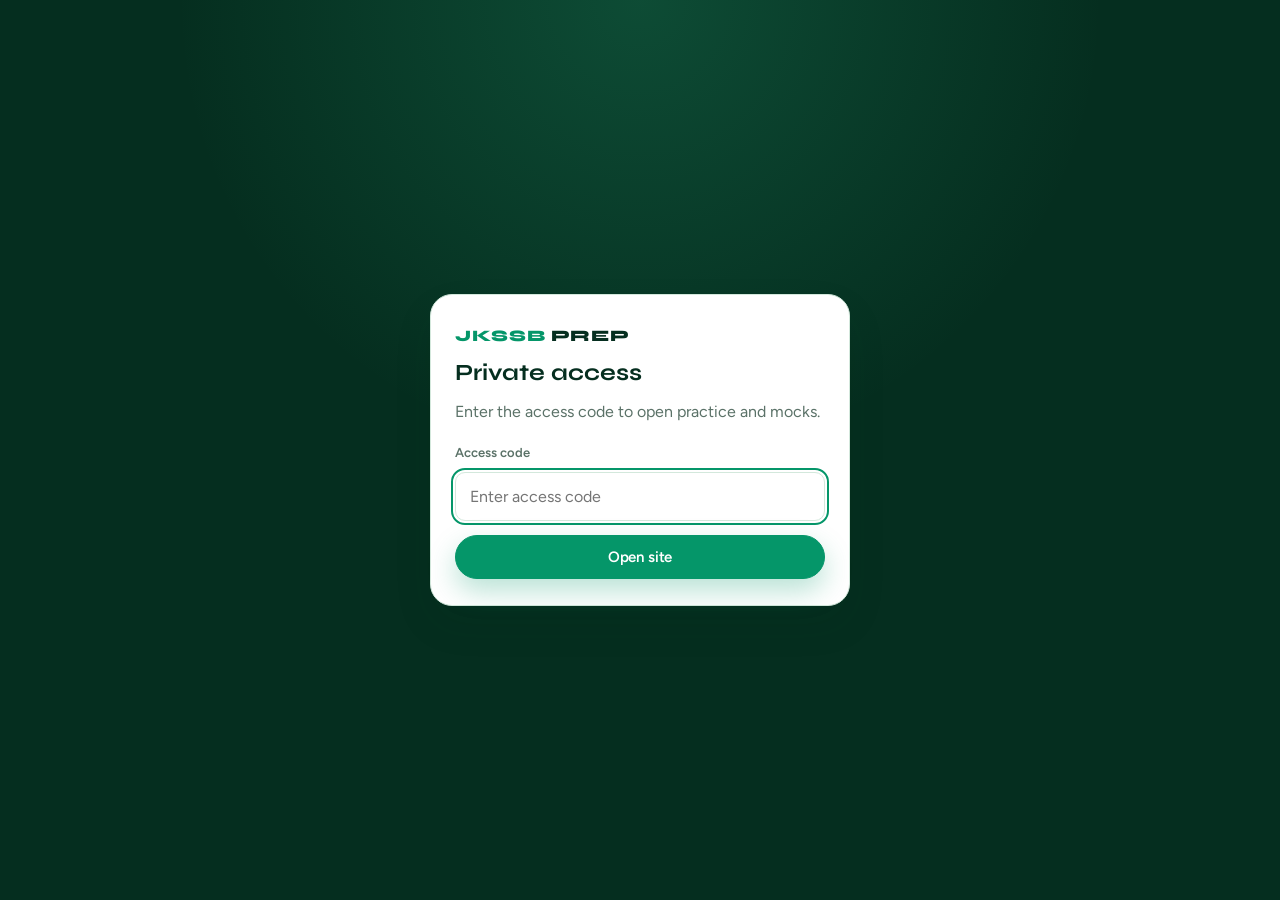
==== commit b9c63e5d: "Bust the cached app shell so the access gate actually appears." ====
--- a/index.html
+++ b/index.html
@@ -7,7 +7,7 @@
   <meta name="theme-color" content="#047857" />
   <title>JKSSB PREP</title>
   <link rel="icon" href="./assets/logo/logo.svg" type="image/svg+xml" />
-  <script src="./js/gate.js"></script>
+  <script src="./js/gate.js?v=9"></script>
   <link rel="stylesheet" href="./css/main.css" />
   <link rel="stylesheet" href="./css/components.css" />
   <link rel="stylesheet" href="./css/responsive.css" />
